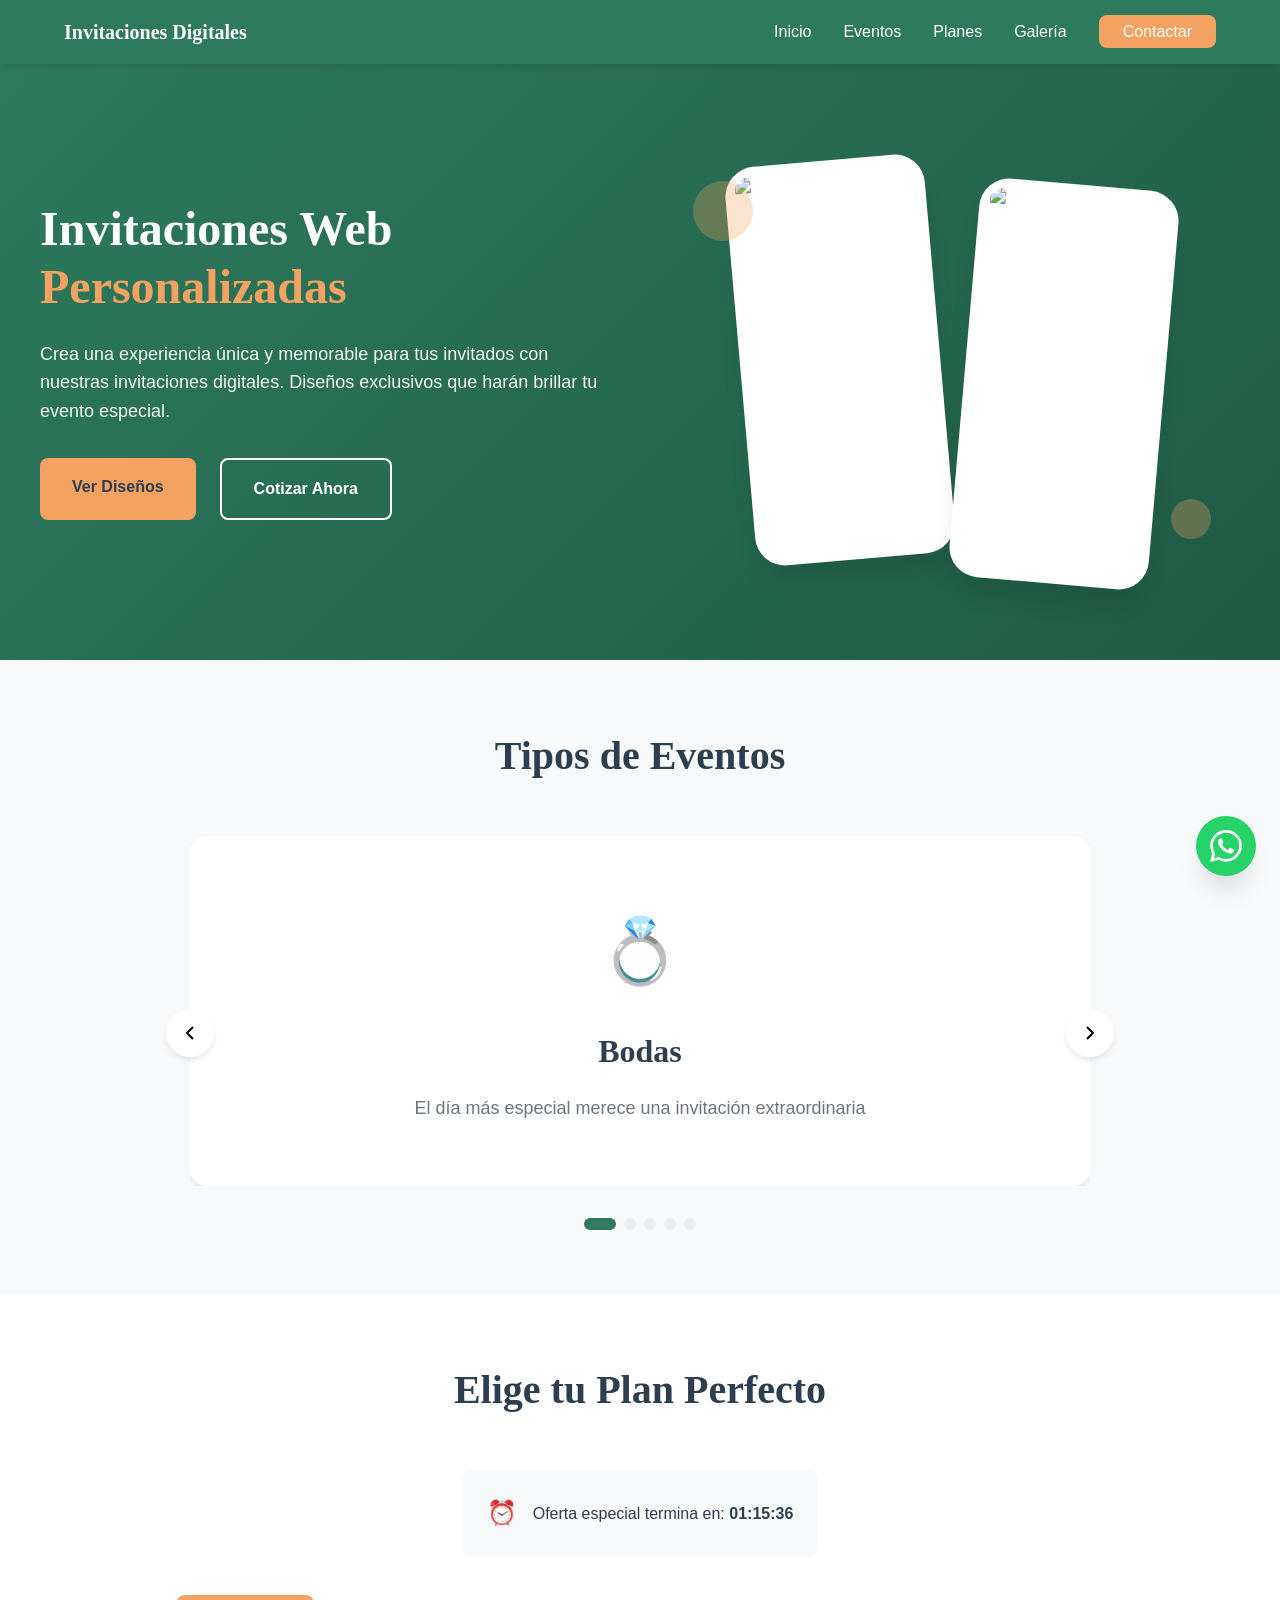
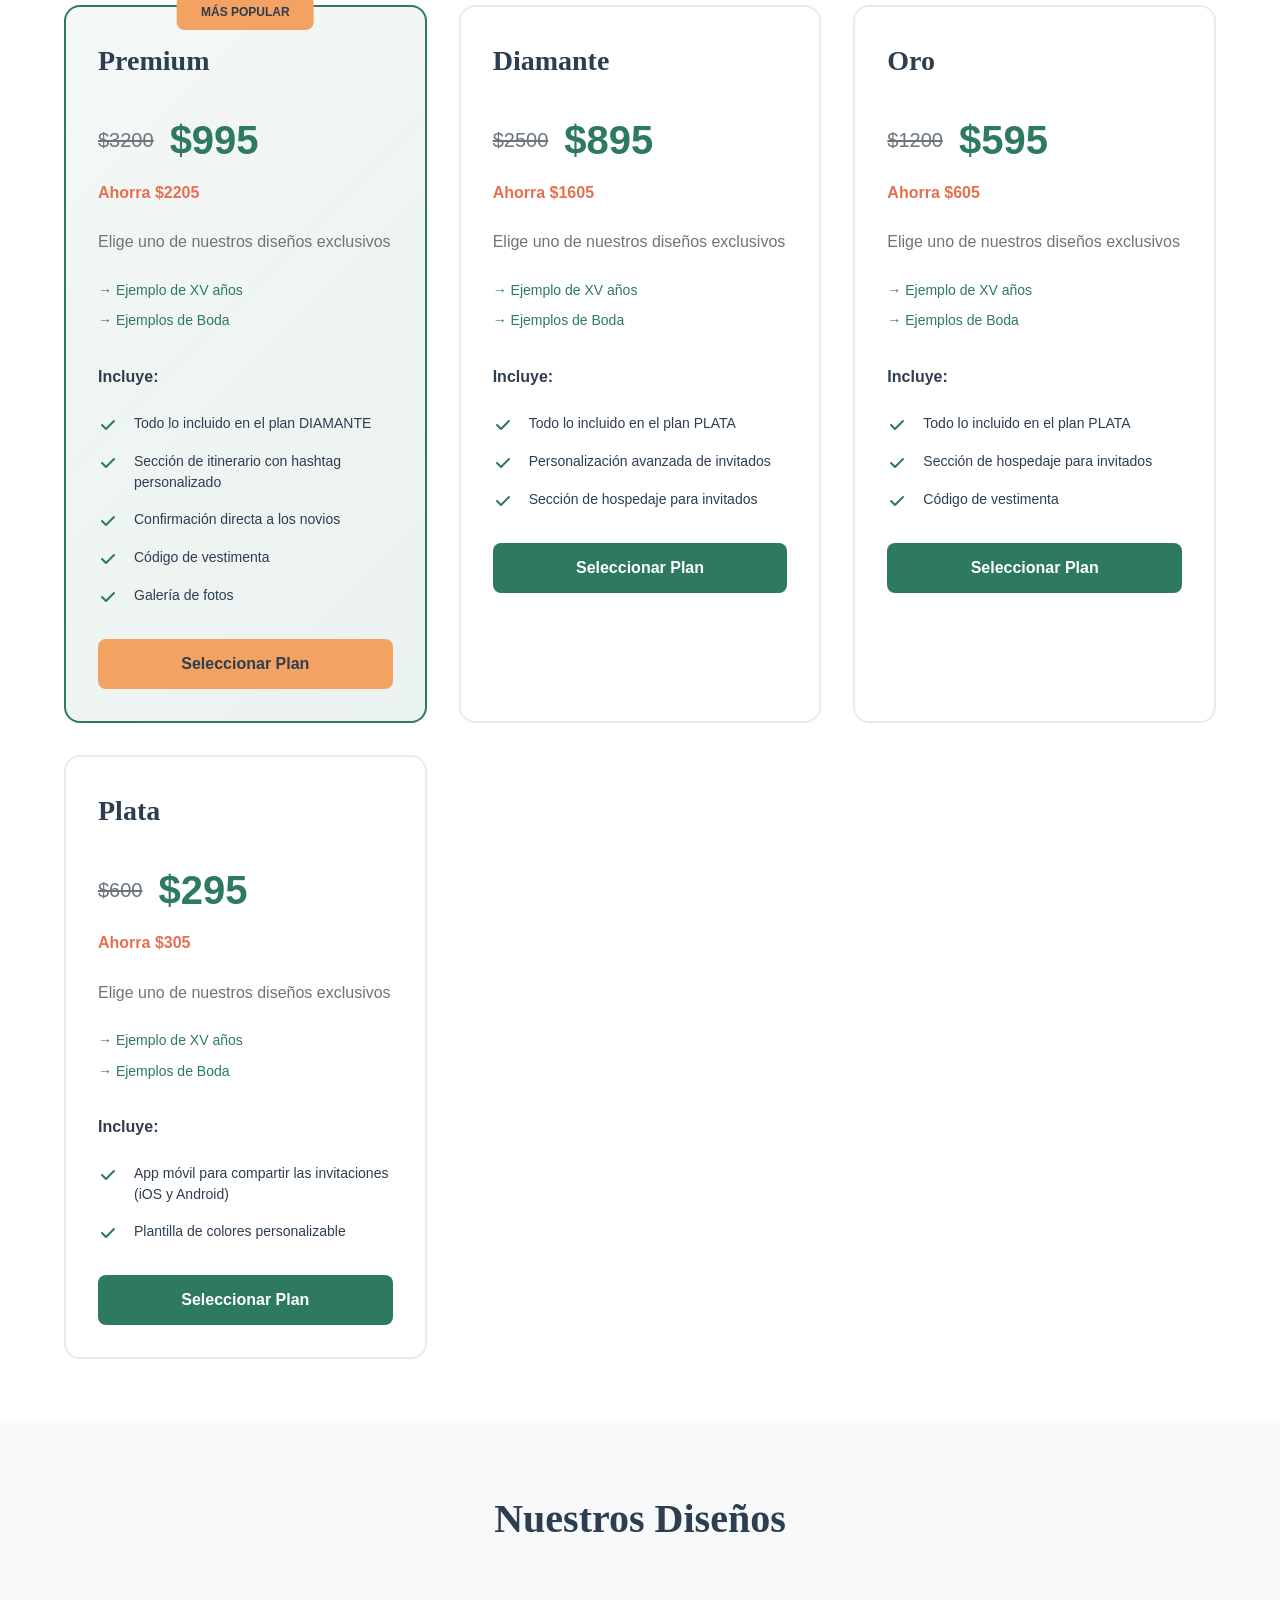
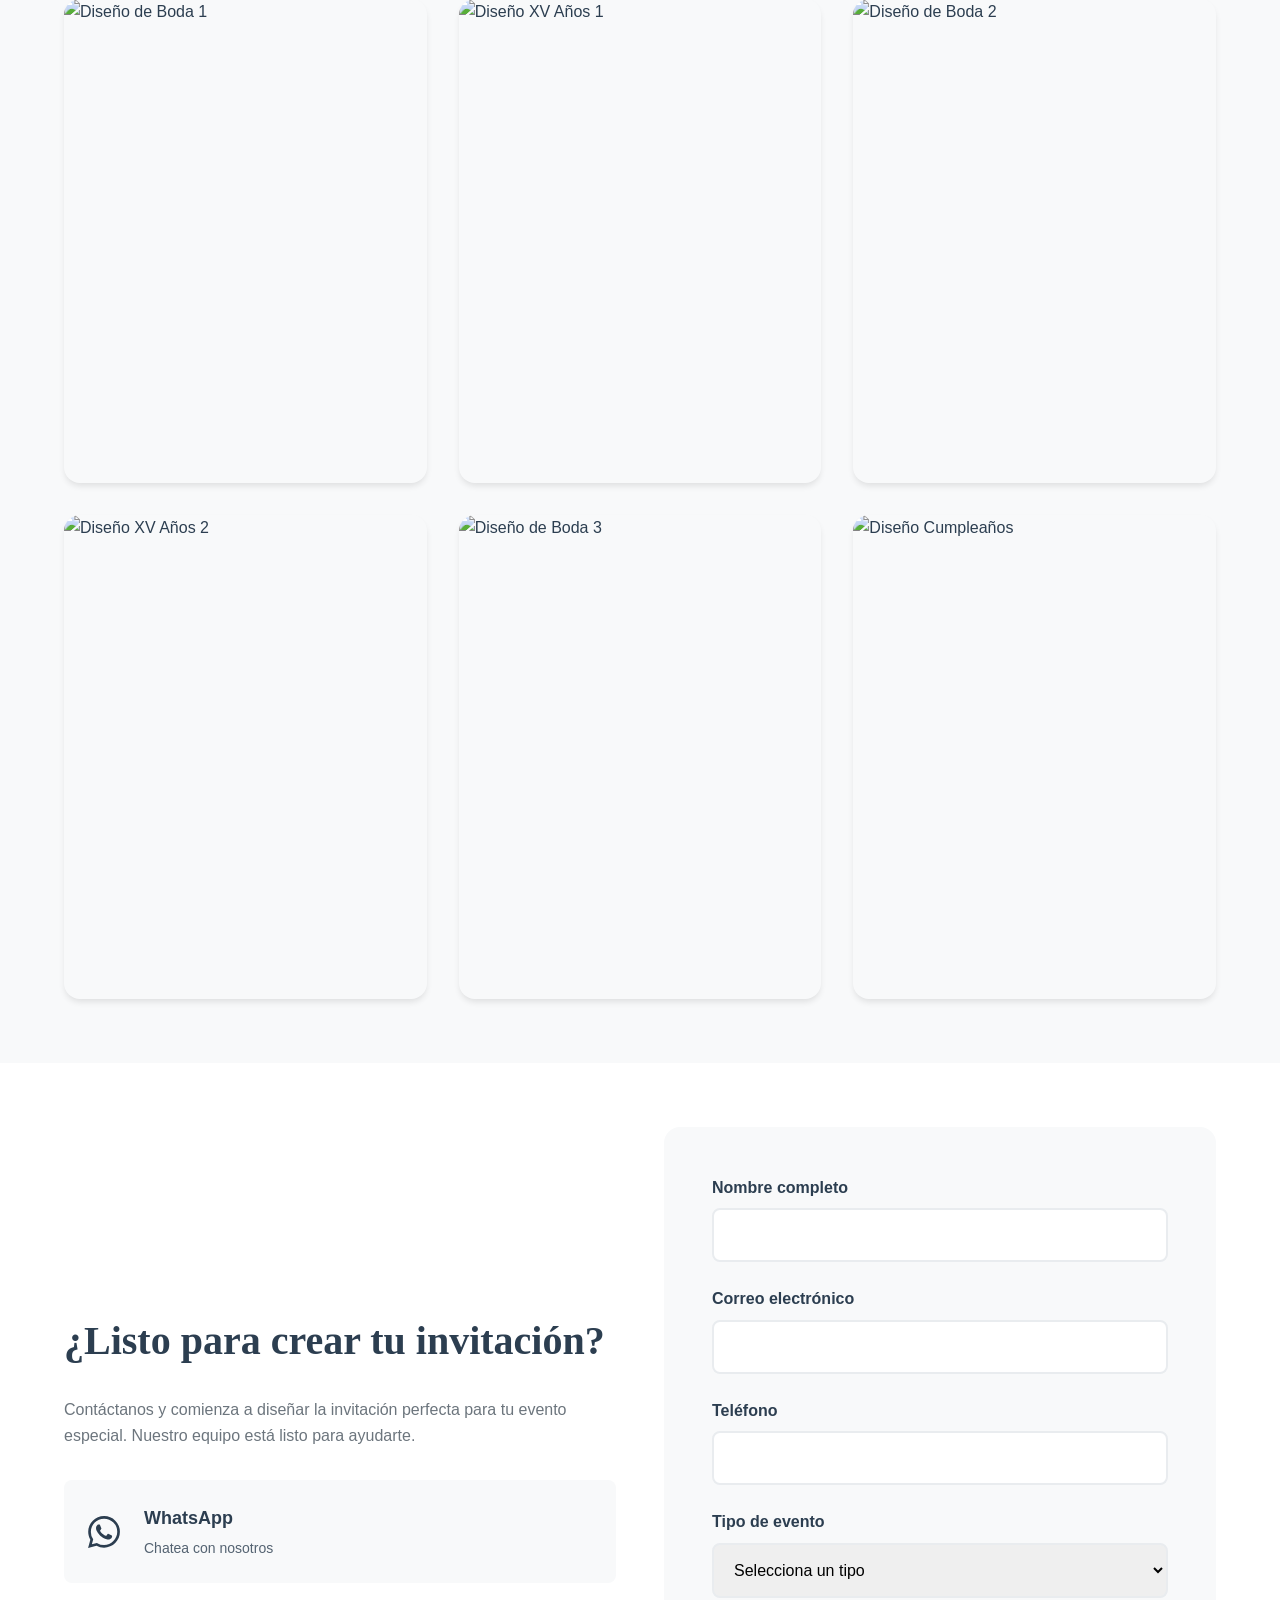
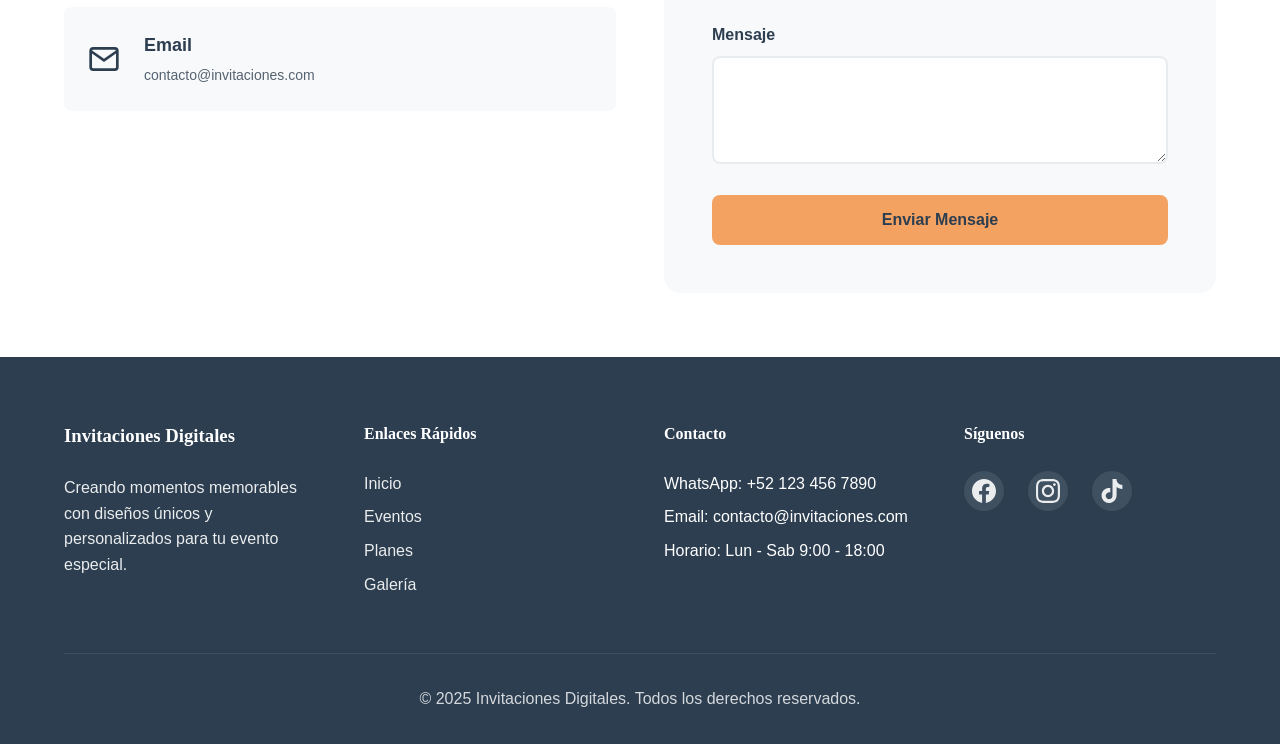
==== Principal/index.html @ 3fc33e01 "proyecto general (estado enero), venezuela cayo" ====
<!DOCTYPE html>
<html lang="es">
<head>
    <meta charset="UTF-8">
    <meta name="viewport" content="width=device-width, initial-scale=1.0">
    <title>Invitaciones Digitales - Diseños Personalizados para tu Evento</title>
    <link rel="stylesheet" href="styles.css">
</head>
<body>
    <!-- Header -->
    <header class="header">
        <nav class="nav">
            <div class="nav-brand">Invitaciones Digitales</div>
            <button class="nav-toggle" aria-label="Toggle menu">
                <span></span>
                <span></span>
                <span></span>
            </button>
            <ul class="nav-menu">
                <li><a href="#inicio">Inicio</a></li>
                <li><a href="#eventos">Eventos</a></li>
                <li><a href="#planes">Planes</a></li>
                <li><a href="#galeria">Galería</a></li>
                <li><a href="#contacto" class="btn-contact">Contactar</a></li>
            </ul>
        </nav>
    </header>

    <!-- Hero Section -->
    <section class="hero" id="inicio">
        <div class="hero-content">
            <div class="hero-text">
                <h1 class="hero-title">
                    Invitaciones Web <span class="highlight">Personalizadas</span>
                </h1>
                <p class="hero-description">
                    Crea una experiencia única y memorable para tus invitados con nuestras invitaciones digitales. Diseños exclusivos que harán brillar tu evento especial.
                </p>
                <div class="hero-buttons">
                    <a href="#planes" class="btn btn-primary">Ver Diseños</a>
                    <a href="#contacto" class="btn btn-secondary">Cotizar Ahora</a>
                </div>
            </div>
            <div class="hero-image">
                <div class="phone-mockup">
                    <img src="/placeholder.svg?height=600&width=300" alt="Invitación de Boda">
                </div>
                <div class="phone-mockup phone-mockup-secondary">
                    <img src="/placeholder.svg?height=600&width=300" alt="Invitación XV Años">
                </div>
                <div class="decorative-element element-1"></div>
                <div class="decorative-element element-2"></div>
            </div>
        </div>
    </section>

    <!-- Tipos de Eventos -->
    <section class="eventos" id="eventos">
        <div class="container">
            <h2 class="section-title">Tipos de Eventos</h2>
            <div class="carousel">
                <button class="carousel-btn carousel-prev" aria-label="Anterior">
                    <svg width="24" height="24" viewBox="0 0 24 24" fill="none" stroke="currentColor" stroke-width="2">
                        <path d="M15 18l-6-6 6-6"/>
                    </svg>
                </button>
                <div class="carousel-track">
                    <div class="carousel-slide active">
                        <div class="event-card">
                            <div class="event-icon">💍</div>
                            <h3 class="event-title">Bodas</h3>
                            <p class="event-description">El día más especial merece una invitación extraordinaria</p>
                        </div>
                    </div>
                    <div class="carousel-slide">
                        <div class="event-card">
                            <div class="event-icon">👑</div>
                            <h3 class="event-title">XV Años</h3>
                            <p class="event-description">Celebra este momento único con estilo y elegancia</p>
                        </div>
                    </div>
                    <div class="carousel-slide">
                        <div class="event-card">
                            <div class="event-icon">🎂</div>
                            <h3 class="event-title">Cumpleaños</h3>
                            <p class="event-description">Invitaciones divertidas y personalizadas para tu celebración</p>
                        </div>
                    </div>
                    <div class="carousel-slide">
                        <div class="event-card">
                            <div class="event-icon">🎓</div>
                            <h3 class="event-title">Graduaciones</h3>
                            <p class="event-description">Comparte tu logro con invitaciones memorables</p>
                        </div>
                    </div>
                    <div class="carousel-slide">
                        <div class="event-card">
                            <div class="event-icon">🎉</div>
                            <h3 class="event-title">Eventos Corporativos</h3>
                            <p class="event-description">Profesionalismo y elegancia para tu empresa</p>
                        </div>
                    </div>
                </div>
                <button class="carousel-btn carousel-next" aria-label="Siguiente">
                    <svg width="24" height="24" viewBox="0 0 24 24" fill="none" stroke="currentColor" stroke-width="2">
                        <path d="M9 18l6-6-6-6"/>
                    </svg>
                </button>
                <div class="carousel-dots"></div>
            </div>
        </div>
    </section>

    <!-- Planes de Precios -->
    <section class="planes" id="planes">
        <div class="container">
            <h2 class="section-title">Elige tu Plan Perfecto</h2>
            <div class="countdown">
                <span class="countdown-icon">⏰</span>
                <span>Oferta especial termina en: <strong id="countdown-timer">23:59:58</strong></span>
            </div>
            <div class="pricing-grid">
                <!-- Plan Premium -->
                <div class="pricing-card featured">
                    <div class="badge">MÁS POPULAR</div>
                    <h3 class="plan-name">Premium</h3>
                    <div class="plan-price">
                        <span class="price-old">$3200</span>
                        <span class="price-current">$995</span>
                    </div>
                    <p class="price-savings">Ahorra $2205</p>
                    <p class="plan-description">Elige uno de nuestros diseños exclusivos</p>
                    <div class="plan-links">
                        <a href="#" class="plan-link">→ Ejemplo de XV años</a>
                        <a href="#" class="plan-link">→ Ejemplos de Boda</a>
                    </div>
                    <div class="plan-features">
                        <h4>Incluye:</h4>
                        <ul>
                            <li>
                                <svg class="check-icon" width="20" height="20" viewBox="0 0 20 20" fill="currentColor">
                                    <path d="M16.707 5.293a1 1 0 010 1.414l-8 8a1 1 0 01-1.414 0l-4-4a1 1 0 011.414-1.414L8 12.586l7.293-7.293a1 1 0 011.414 0z"/>
                                </svg>
                                Todo lo incluido en el plan DIAMANTE
                            </li>
                            <li>
                                <svg class="check-icon" width="20" height="20" viewBox="0 0 20 20" fill="currentColor">
                                    <path d="M16.707 5.293a1 1 0 010 1.414l-8 8a1 1 0 01-1.414 0l-4-4a1 1 0 011.414-1.414L8 12.586l7.293-7.293a1 1 0 011.414 0z"/>
                                </svg>
                                Sección de itinerario con hashtag personalizado
                            </li>
                            <li>
                                <svg class="check-icon" width="20" height="20" viewBox="0 0 20 20" fill="currentColor">
                                    <path d="M16.707 5.293a1 1 0 010 1.414l-8 8a1 1 0 01-1.414 0l-4-4a1 1 0 011.414-1.414L8 12.586l7.293-7.293a1 1 0 011.414 0z"/>
                                </svg>
                                Confirmación directa a los novios
                            </li>
                            <li>
                                <svg class="check-icon" width="20" height="20" viewBox="0 0 20 20" fill="currentColor">
                                    <path d="M16.707 5.293a1 1 0 010 1.414l-8 8a1 1 0 01-1.414 0l-4-4a1 1 0 011.414-1.414L8 12.586l7.293-7.293a1 1 0 011.414 0z"/>
                                </svg>
                                Código de vestimenta
                            </li>
                            <li>
                                <svg class="check-icon" width="20" height="20" viewBox="0 0 20 20" fill="currentColor">
                                    <path d="M16.707 5.293a1 1 0 010 1.414l-8 8a1 1 0 01-1.414 0l-4-4a1 1 0 011.414-1.414L8 12.586l7.293-7.293a1 1 0 011.414 0z"/>
                                </svg>
                                Galería de fotos
                            </li>
                        </ul>
                    </div>
                    <button class="btn btn-plan">Seleccionar Plan</button>
                </div>

                <!-- Plan Diamante -->
                <div class="pricing-card">
                    <h3 class="plan-name">Diamante</h3>
                    <div class="plan-price">
                        <span class="price-old">$2500</span>
                        <span class="price-current">$895</span>
                    </div>
                    <p class="price-savings">Ahorra $1605</p>
                    <p class="plan-description">Elige uno de nuestros diseños exclusivos</p>
                    <div class="plan-links">
                        <a href="#" class="plan-link">→ Ejemplo de XV años</a>
                        <a href="#" class="plan-link">→ Ejemplos de Boda</a>
                    </div>
                    <div class="plan-features">
                        <h4>Incluye:</h4>
                        <ul>
                            <li>
                                <svg class="check-icon" width="20" height="20" viewBox="0 0 20 20" fill="currentColor">
                                    <path d="M16.707 5.293a1 1 0 010 1.414l-8 8a1 1 0 01-1.414 0l-4-4a1 1 0 011.414-1.414L8 12.586l7.293-7.293a1 1 0 011.414 0z"/>
                                </svg>
                                Todo lo incluido en el plan PLATA
                            </li>
                            <li>
                                <svg class="check-icon" width="20" height="20" viewBox="0 0 20 20" fill="currentColor">
                                    <path d="M16.707 5.293a1 1 0 010 1.414l-8 8a1 1 0 01-1.414 0l-4-4a1 1 0 011.414-1.414L8 12.586l7.293-7.293a1 1 0 011.414 0z"/>
                                </svg>
                                Personalización avanzada de invitados
                            </li>
                            <li>
                                <svg class="check-icon" width="20" height="20" viewBox="0 0 20 20" fill="currentColor">
                                    <path d="M16.707 5.293a1 1 0 010 1.414l-8 8a1 1 0 01-1.414 0l-4-4a1 1 0 011.414-1.414L8 12.586l7.293-7.293a1 1 0 011.414 0z"/>
                                </svg>
                                Sección de hospedaje para invitados
                            </li>
                        </ul>
                    </div>
                    <button class="btn btn-plan">Seleccionar Plan</button>
                </div>

                <!-- Plan Oro -->
                <div class="pricing-card">
                    <h3 class="plan-name">Oro</h3>
                    <div class="plan-price">
                        <span class="price-old">$1200</span>
                        <span class="price-current">$595</span>
                    </div>
                    <p class="price-savings">Ahorra $605</p>
                    <p class="plan-description">Elige uno de nuestros diseños exclusivos</p>
                    <div class="plan-links">
                        <a href="#" class="plan-link">→ Ejemplo de XV años</a>
                        <a href="#" class="plan-link">→ Ejemplos de Boda</a>
                    </div>
                    <div class="plan-features">
                        <h4>Incluye:</h4>
                        <ul>
                            <li>
                                <svg class="check-icon" width="20" height="20" viewBox="0 0 20 20" fill="currentColor">
                                    <path d="M16.707 5.293a1 1 0 010 1.414l-8 8a1 1 0 01-1.414 0l-4-4a1 1 0 011.414-1.414L8 12.586l7.293-7.293a1 1 0 011.414 0z"/>
                                </svg>
                                Todo lo incluido en el plan PLATA
                            </li>
                            <li>
                                <svg class="check-icon" width="20" height="20" viewBox="0 0 20 20" fill="currentColor">
                                    <path d="M16.707 5.293a1 1 0 010 1.414l-8 8a1 1 0 01-1.414 0l-4-4a1 1 0 011.414-1.414L8 12.586l7.293-7.293a1 1 0 011.414 0z"/>
                                </svg>
                                Sección de hospedaje para invitados
                            </li>
                            <li>
                                <svg class="check-icon" width="20" height="20" viewBox="0 0 20 20" fill="currentColor">
                                    <path d="M16.707 5.293a1 1 0 010 1.414l-8 8a1 1 0 01-1.414 0l-4-4a1 1 0 011.414-1.414L8 12.586l7.293-7.293a1 1 0 011.414 0z"/>
                                </svg>
                                Código de vestimenta
                            </li>
                        </ul>
                    </div>
                    <button class="btn btn-plan">Seleccionar Plan</button>
                </div>

                <!-- Plan Plata -->
                <div class="pricing-card">
                    <h3 class="plan-name">Plata</h3>
                    <div class="plan-price">
                        <span class="price-old">$600</span>
                        <span class="price-current">$295</span>
                    </div>
                    <p class="price-savings">Ahorra $305</p>
                    <p class="plan-description">Elige uno de nuestros diseños exclusivos</p>
                    <div class="plan-links">
                        <a href="#" class="plan-link">→ Ejemplo de XV años</a>
                        <a href="#" class="plan-link">→ Ejemplos de Boda</a>
                    </div>
                    <div class="plan-features">
                        <h4>Incluye:</h4>
                        <ul>
                            <li>
                                <svg class="check-icon" width="20" height="20" viewBox="0 0 20 20" fill="currentColor">
                                    <path d="M16.707 5.293a1 1 0 010 1.414l-8 8a1 1 0 01-1.414 0l-4-4a1 1 0 011.414-1.414L8 12.586l7.293-7.293a1 1 0 011.414 0z"/>
                                </svg>
                                App móvil para compartir las invitaciones (iOS y Android)
                            </li>
                            <li>
                                <svg class="check-icon" width="20" height="20" viewBox="0 0 20 20" fill="currentColor">
                                    <path d="M16.707 5.293a1 1 0 010 1.414l-8 8a1 1 0 01-1.414 0l-4-4a1 1 0 011.414-1.414L8 12.586l7.293-7.293a1 1 0 011.414 0z"/>
                                </svg>
                                Plantilla de colores personalizable
                            </li>
                        </ul>
                    </div>
                    <button class="btn btn-plan">Seleccionar Plan</button>
                </div>
            </div>
        </div>
    </section>

    <!-- Galería -->
    <section class="galeria" id="galeria">
        <div class="container">
            <h2 class="section-title">Nuestros Diseños</h2>
            <div class="gallery-grid">
                <div class="gallery-item">
                    <img src="/placeholder.svg?height=400&width=300" alt="Diseño de Boda 1">
                    <div class="gallery-overlay">
                        <h3>Boda Elegante</h3>
                        <p>Diseño clásico y sofisticado</p>
                    </div>
                </div>
                <div class="gallery-item">
                    <img src="/placeholder.svg?height=400&width=300" alt="Diseño XV Años 1">
                    <div class="gallery-overlay">
                        <h3>XV Años Moderno</h3>
                        <p>Estilo contemporáneo y vibrante</p>
                    </div>
                </div>
                <div class="gallery-item">
                    <img src="/placeholder.svg?height=400&width=300" alt="Diseño de Boda 2">
                    <div class="gallery-overlay">
                        <h3>Boda Romántica</h3>
                        <p>Delicado y encantador</p>
                    </div>
                </div>
                <div class="gallery-item">
                    <img src="/placeholder.svg?height=400&width=300" alt="Diseño XV Años 2">
                    <div class="gallery-overlay">
                        <h3>XV Años Princesa</h3>
                        <p>Elegancia y glamour</p>
                    </div>
                </div>
                <div class="gallery-item">
                    <img src="/placeholder.svg?height=400&width=300" alt="Diseño de Boda 3">
                    <div class="gallery-overlay">
                        <h3>Boda Rústica</h3>
                        <p>Natural y acogedor</p>
                    </div>
                </div>
                <div class="gallery-item">
                    <img src="/placeholder.svg?height=400&width=300" alt="Diseño Cumpleaños">
                    <div class="gallery-overlay">
                        <h3>Cumpleaños Especial</h3>
                        <p>Celebración memorable</p>
                    </div>
                </div>
            </div>
        </div>
    </section>

    <!-- Contacto -->
    <section class="contacto" id="contacto">
        <div class="container">
            <div class="contact-content">
                <div class="contact-info">
                    <h2 class="section-title">¿Listo para crear tu invitación?</h2>
                    <p class="contact-description">
                        Contáctanos y comienza a diseñar la invitación perfecta para tu evento especial. Nuestro equipo está listo para ayudarte.
                    </p>
                    <div class="contact-methods">
                        <a href="https://wa.me/1234567890" class="contact-method" target="_blank">
                            <svg width="24" height="24" viewBox="0 0 24 24" fill="currentColor">
                                <path d="M17.472 14.382c-.297-.149-1.758-.867-2.03-.967-.273-.099-.471-.148-.67.15-.197.297-.767.966-.94 1.164-.173.199-.347.223-.644.075-.297-.15-1.255-.463-2.39-1.475-.883-.788-1.48-1.761-1.653-2.059-.173-.297-.018-.458.13-.606.134-.133.298-.347.446-.52.149-.174.198-.298.298-.497.099-.198.05-.371-.025-.52-.075-.149-.669-1.612-.916-2.207-.242-.579-.487-.5-.669-.51-.173-.008-.371-.01-.57-.01-.198 0-.52.074-.792.372-.272.297-1.04 1.016-1.04 2.479 0 1.462 1.065 2.875 1.213 3.074.149.198 2.096 3.2 5.077 4.487.709.306 1.262.489 1.694.625.712.227 1.36.195 1.871.118.571-.085 1.758-.719 2.006-1.413.248-.694.248-1.289.173-1.413-.074-.124-.272-.198-.57-.347m-5.421 7.403h-.004a9.87 9.87 0 01-5.031-1.378l-.361-.214-3.741.982.998-3.648-.235-.374a9.86 9.86 0 01-1.51-5.26c.001-5.45 4.436-9.884 9.888-9.884 2.64 0 5.122 1.03 6.988 2.898a9.825 9.825 0 012.893 6.994c-.003 5.45-4.437 9.884-9.885 9.884m8.413-18.297A11.815 11.815 0 0012.05 0C5.495 0 .16 5.335.157 11.892c0 2.096.547 4.142 1.588 5.945L.057 24l6.305-1.654a11.882 11.882 0 005.683 1.448h.005c6.554 0 11.89-5.335 11.893-11.893a11.821 11.821 0 00-3.48-8.413Z"/>
                            </svg>
                            <div>
                                <h3>WhatsApp</h3>
                                <p>Chatea con nosotros</p>
                            </div>
                        </a>
                        <a href="mailto:contacto@invitacionesdigitales.com" class="contact-method">
                            <svg width="24" height="24" viewBox="0 0 24 24" fill="none" stroke="currentColor" stroke-width="2">
                                <path d="M4 4h16c1.1 0 2 .9 2 2v12c0 1.1-.9 2-2 2H4c-1.1 0-2-.9-2-2V6c0-1.1.9-2 2-2z"/>
                                <polyline points="22,6 12,13 2,6"/>
                            </svg>
                            <div>
                                <h3>Email</h3>
                                <p>contacto@invitaciones.com</p>
                            </div>
                        </a>
                    </div>
                </div>
                <form class="contact-form">
                    <div class="form-group">
                        <label for="nombre">Nombre completo</label>
                        <input type="text" id="nombre" name="nombre" required>
                    </div>
                    <div class="form-group">
                        <label for="email">Correo electrónico</label>
                        <input type="email" id="email" name="email" required>
                    </div>
                    <div class="form-group">
                        <label for="telefono">Teléfono</label>
                        <input type="tel" id="telefono" name="telefono" required>
                    </div>
                    <div class="form-group">
                        <label for="evento">Tipo de evento</label>
                        <select id="evento" name="evento" required>
                            <option value="">Selecciona un tipo</option>
                            <option value="boda">Boda</option>
                            <option value="xv">XV Años</option>
                            <option value="cumpleanos">Cumpleaños</option>
                            <option value="graduacion">Graduación</option>
                            <option value="corporativo">Evento Corporativo</option>
                            <option value="otro">Otro</option>
                        </select>
                    </div>
                    <div class="form-group">
                        <label for="mensaje">Mensaje</label>
                        <textarea id="mensaje" name="mensaje" rows="4" required></textarea>
                    </div>
                    <button type="submit" class="btn btn-primary btn-full">Enviar Mensaje</button>
                </form>
            </div>
        </div>
    </section>

    <!-- Footer -->
    <footer class="footer">
        <div class="container">
            <div class="footer-content">
                <div class="footer-section">
                    <h3>Invitaciones Digitales</h3>
                    <p>Creando momentos memorables con diseños únicos y personalizados para tu evento especial.</p>
                </div>
                <div class="footer-section">
                    <h4>Enlaces Rápidos</h4>
                    <ul>
                        <li><a href="#inicio">Inicio</a></li>
                        <li><a href="#eventos">Eventos</a></li>
                        <li><a href="#planes">Planes</a></li>
                        <li><a href="#galeria">Galería</a></li>
                    </ul>
                </div>
                <div class="footer-section">
                    <h4>Contacto</h4>
                    <ul>
                        <li>WhatsApp: +52 123 456 7890</li>
                        <li>Email: contacto@invitaciones.com</li>
                        <li>Horario: Lun - Sab 9:00 - 18:00</li>
                    </ul>
                </div>
                <div class="footer-section">
                    <h4>Síguenos</h4>
                    <div class="social-links">
                        <a href="#" aria-label="Facebook">
                            <svg width="24" height="24" viewBox="0 0 24 24" fill="currentColor">
                                <path d="M24 12.073c0-6.627-5.373-12-12-12s-12 5.373-12 12c0 5.99 4.388 10.954 10.125 11.854v-8.385H7.078v-3.47h3.047V9.43c0-3.007 1.792-4.669 4.533-4.669 1.312 0 2.686.235 2.686.235v2.953H15.83c-1.491 0-1.956.925-1.956 1.874v2.25h3.328l-.532 3.47h-2.796v8.385C19.612 23.027 24 18.062 24 12.073z"/>
                            </svg>
                        </a>
                        <a href="#" aria-label="Instagram">
                            <svg width="24" height="24" viewBox="0 0 24 24" fill="currentColor">
                                <path d="M12 0C8.74 0 8.333.015 7.053.072 5.775.132 4.905.333 4.14.63c-.789.306-1.459.717-2.126 1.384S.935 3.35.63 4.14C.333 4.905.131 5.775.072 7.053.012 8.333 0 8.74 0 12s.015 3.667.072 4.947c.06 1.277.261 2.148.558 2.913.306.788.717 1.459 1.384 2.126.667.666 1.336 1.079 2.126 1.384.766.296 1.636.499 2.913.558C8.333 23.988 8.74 24 12 24s3.667-.015 4.947-.072c1.277-.06 2.148-.262 2.913-.558.788-.306 1.459-.718 2.126-1.384.666-.667 1.079-1.335 1.384-2.126.296-.765.499-1.636.558-2.913.06-1.28.072-1.687.072-4.947s-.015-3.667-.072-4.947c-.06-1.277-.262-2.149-.558-2.913-.306-.789-.718-1.459-1.384-2.126C21.319 1.347 20.651.935 19.86.63c-.765-.297-1.636-.499-2.913-.558C15.667.012 15.26 0 12 0zm0 2.16c3.203 0 3.585.016 4.85.071 1.17.055 1.805.249 2.227.415.562.217.96.477 1.382.896.419.42.679.819.896 1.381.164.422.36 1.057.413 2.227.057 1.266.07 1.646.07 4.85s-.015 3.585-.074 4.85c-.061 1.17-.256 1.805-.421 2.227-.224.562-.479.96-.899 1.382-.419.419-.824.679-1.38.896-.42.164-1.065.36-2.235.413-1.274.057-1.649.07-4.859.07-3.211 0-3.586-.015-4.859-.074-1.171-.061-1.816-.256-2.236-.421-.569-.224-.96-.479-1.379-.899-.421-.419-.69-.824-.9-1.38-.165-.42-.359-1.065-.42-2.235-.045-1.26-.061-1.649-.061-4.844 0-3.196.016-3.586.061-4.861.061-1.17.255-1.814.42-2.234.21-.57.479-.96.9-1.381.419-.419.81-.689 1.379-.898.42-.166 1.051-.361 2.221-.421 1.275-.045 1.65-.06 4.859-.06l.045.03zm0 3.678c-3.405 0-6.162 2.76-6.162 6.162 0 3.405 2.76 6.162 6.162 6.162 3.405 0 6.162-2.76 6.162-6.162 0-3.405-2.76-6.162-6.162-6.162zM12 16c-2.21 0-4-1.79-4-4s1.79-4 4-4 4 1.79 4 4-1.79 4-4 4zm7.846-10.405c0 .795-.646 1.44-1.44 1.44-.795 0-1.44-.646-1.44-1.44 0-.794.646-1.439 1.44-1.439.793-.001 1.44.645 1.44 1.439z"/>
                            </svg>
                        </a>
                        <a href="#" aria-label="TikTok">
                            <svg width="24" height="24" viewBox="0 0 24 24" fill="currentColor">
                                <path d="M12.525.02c1.31-.02 2.61-.01 3.91-.02.08 1.53.63 3.09 1.75 4.17 1.12 1.11 2.7 1.62 4.24 1.79v4.03c-1.44-.05-2.89-.35-4.2-.97-.57-.26-1.1-.59-1.62-.93-.01 2.92.01 5.84-.02 8.75-.08 1.4-.54 2.79-1.35 3.94-1.31 1.92-3.58 3.17-5.91 3.21-1.43.08-2.86-.31-4.08-1.03-2.02-1.19-3.44-3.37-3.65-5.71-.02-.5-.03-1-.01-1.49.18-1.9 1.12-3.72 2.58-4.96 1.66-1.44 3.98-2.13 6.15-1.72.02 1.48-.04 2.96-.04 4.44-.99-.32-2.15-.23-3.02.37-.63.41-1.11 1.04-1.36 1.75-.21.51-.15 1.07-.14 1.61.24 1.64 1.82 3.02 3.5 2.87 1.12-.01 2.19-.66 2.77-1.61.19-.33.4-.67.41-1.06.1-1.79.06-3.57.07-5.36.01-4.03-.01-8.05.02-12.07z"/>
                            </svg>
                        </a>
                    </div>
                </div>
            </div>
            <div class="footer-bottom">
                <p>&copy; 2025 Invitaciones Digitales. Todos los derechos reservados.</p>
            </div>
        </div>
    </footer>

    <!-- WhatsApp Float Button -->
    <a href="https://wa.me/1234567890" class="whatsapp-float" target="_blank" aria-label="Contactar por WhatsApp">
        <svg width="32" height="32" viewBox="0 0 24 24" fill="currentColor">
            <path d="M17.472 14.382c-.297-.149-1.758-.867-2.03-.967-.273-.099-.471-.148-.67.15-.197.297-.767.966-.94 1.164-.173.199-.347.223-.644.075-.297-.15-1.255-.463-2.39-1.475-.883-.788-1.48-1.761-1.653-2.059-.173-.297-.018-.458.13-.606.134-.133.298-.347.446-.52.149-.174.198-.298.298-.497.099-.198.05-.371-.025-.52-.075-.149-.669-1.612-.916-2.207-.242-.579-.487-.5-.669-.51-.173-.008-.371-.01-.57-.01-.198 0-.52.074-.792.372-.272.297-1.04 1.016-1.04 2.479 0 1.462 1.065 2.875 1.213 3.074.149.198 2.096 3.2 5.077 4.487.709.306 1.262.489 1.694.625.712.227 1.36.195 1.871.118.571-.085 1.758-.719 2.006-1.413.248-.694.248-1.289.173-1.413-.074-.124-.272-.198-.57-.347m-5.421 7.403h-.004a9.87 9.87 0 01-5.031-1.378l-.361-.214-3.741.982.998-3.648-.235-.374a9.86 9.86 0 01-1.51-5.26c.001-5.45 4.436-9.884 9.888-9.884 2.64 0 5.122 1.03 6.988 2.898a9.825 9.825 0 012.893 6.994c-.003 5.45-4.437 9.884-9.885 9.884m8.413-18.297A11.815 11.815 0 0012.05 0C5.495 0 .16 5.335.157 11.892c0 2.096.547 4.142 1.588 5.945L.057 24l6.305-1.654a11.882 11.882 0 005.683 1.448h.005c6.554 0 11.89-5.335 11.893-11.893a11.821 11.821 0 00-3.48-8.413Z"/>
        </svg>
    </a>

    <script src="script.js"></script>
</body>
</html>
---- Principal/styles.css ----
* {
  margin: 0;
  padding: 0;
  box-sizing: border-box;
}

:root {
  /* Colors */
  --color-primary: #2d7a5e;
  --color-primary-dark: #1f5a44;
  --color-secondary: #f4a261;
  --color-accent: #e76f51;
  --color-background: #ffffff;
  --color-surface: #f8f9fa;
  --color-text: #2c3e50;
  --color-text-light: #6c757d;
  --color-border: #e9ecef;

  /* Typography */
  --font-primary: -apple-system, BlinkMacSystemFont, "Segoe UI", Roboto, "Helvetica Neue", Arial, sans-serif;
  --font-heading: "Georgia", serif;

  /* Spacing */
  --spacing-xs: 0.5rem;
  --spacing-sm: 1rem;
  --spacing-md: 1.5rem;
  --spacing-lg: 2rem;
  --spacing-xl: 3rem;
  --spacing-2xl: 4rem;

  /* Border Radius */
  --radius-sm: 0.375rem;
  --radius-md: 0.5rem;
  --radius-lg: 1rem;

  /* Shadows */
  --shadow-sm: 0 1px 2px 0 rgba(0, 0, 0, 0.05);
  --shadow-md: 0 4px 6px -1px rgba(0, 0, 0, 0.1);
  --shadow-lg: 0 10px 15px -3px rgba(0, 0, 0, 0.1);
  --shadow-xl: 0 20px 25px -5px rgba(0, 0, 0, 0.1);
}

body {
  font-family: var(--font-primary);
  color: var(--color-text);
  line-height: 1.6;
  background-color: var(--color-background);
}

.container {
  max-width: 1200px;
  margin: 0 auto;
  padding: 0 var(--spacing-md);
}

/* Header & Navigation */
.header {
  position: fixed;
  top: 0;
  left: 0;
  right: 0;
  background-color: var(--color-primary);
  box-shadow: var(--shadow-md);
  z-index: 1000;
}

.nav {
  display: flex;
  justify-content: space-between;
  align-items: center;
  padding: var(--spacing-sm) var(--spacing-md);
  max-width: 1200px;
  margin: 0 auto;
}

.nav-brand {
  font-size: 1.25rem;
  font-weight: 700;
  color: var(--color-background);
  font-family: var(--font-heading);
}

.nav-toggle {
  display: none;
  flex-direction: column;
  gap: 4px;
  background: none;
  border: none;
  cursor: pointer;
  padding: var(--spacing-xs);
}

.nav-toggle span {
  width: 24px;
  height: 2px;
  background-color: var(--color-background);
  transition: all 0.3s ease;
}

.nav-menu {
  display: flex;
  gap: var(--spacing-lg);
  list-style: none;
  align-items: center;
}

.nav-menu a {
  color: var(--color-background);
  text-decoration: none;
  font-weight: 500;
  transition: opacity 0.3s ease;
}

.nav-menu a:hover {
  opacity: 0.8;
}

.btn-contact {
  background-color: var(--color-secondary);
  color: var(--color-text);
  padding: var(--spacing-xs) var(--spacing-md);
  border-radius: var(--radius-md);
}

.btn-contact:hover {
  opacity: 1;
  background-color: var(--color-accent);
}

/* Hero Section */
.hero {
  margin-top: 60px;
  background: linear-gradient(135deg, var(--color-primary) 0%, var(--color-primary-dark) 100%);
  color: var(--color-background);
  padding: var(--spacing-2xl) var(--spacing-md);
  min-height: 600px;
  display: flex;
  align-items: center;
}

.hero-content {
  max-width: 1200px;
  margin: 0 auto;
  display: flex;
  gap: var(--spacing-xl);
  align-items: center;
}

.hero-text {
  flex: 1;
}

.hero-title {
  font-family: var(--font-heading);
  font-size: 3rem;
  line-height: 1.2;
  margin-bottom: var(--spacing-md);
}

.highlight {
  color: var(--color-secondary);
}

.hero-description {
  font-size: 1.125rem;
  line-height: 1.6;
  margin-bottom: var(--spacing-lg);
  opacity: 0.95;
}

.hero-buttons {
  display: flex;
  gap: var(--spacing-md);
  flex-wrap: wrap;
}

.btn {
  padding: var(--spacing-sm) var(--spacing-lg);
  border-radius: var(--radius-md);
  font-weight: 600;
  text-decoration: none;
  display: inline-block;
  transition: all 0.3s ease;
  border: none;
  cursor: pointer;
  font-size: 1rem;
}

.btn-primary {
  background-color: var(--color-secondary);
  color: var(--color-text);
}

.btn-primary:hover {
  background-color: var(--color-accent);
  transform: translateY(-2px);
  box-shadow: var(--shadow-lg);
}

.btn-secondary {
  background-color: transparent;
  color: var(--color-background);
  border: 2px solid var(--color-background);
}

.btn-secondary:hover {
  background-color: var(--color-background);
  color: var(--color-primary);
}

.hero-image {
  flex: 1;
  position: relative;
  display: flex;
  justify-content: center;
  align-items: center;
  gap: var(--spacing-md);
}

.phone-mockup {
  width: 200px;
  height: 400px;
  border-radius: 30px;
  overflow: hidden;
  box-shadow: var(--shadow-xl);
  background-color: var(--color-background);
  padding: 10px;
  transform: rotate(-5deg);
  transition: transform 0.3s ease;
}

.phone-mockup:hover {
  transform: rotate(0deg) scale(1.05);
}

.phone-mockup-secondary {
  transform: rotate(5deg);
  margin-top: var(--spacing-xl);
}

.phone-mockup-secondary:hover {
  transform: rotate(0deg) scale(1.05);
}

.phone-mockup img {
  width: 100%;
  height: 100%;
  object-fit: cover;
  border-radius: 20px;
}

.decorative-element {
  position: absolute;
  width: 60px;
  height: 60px;
  background-color: var(--color-secondary);
  border-radius: 50%;
  opacity: 0.3;
}

.element-1 {
  top: 10%;
  left: 5%;
  animation: float 3s ease-in-out infinite;
}

.element-2 {
  bottom: 10%;
  right: 5%;
  width: 40px;
  height: 40px;
  animation: float 4s ease-in-out infinite;
}

@keyframes float {
  0%,
  100% {
    transform: translateY(0);
  }
  50% {
    transform: translateY(-20px);
  }
}

/* Section Title */
.section-title {
  font-family: var(--font-heading);
  font-size: 2.5rem;
  text-align: center;
  margin-bottom: var(--spacing-xl);
  color: var(--color-text);
}

/* Eventos Section */
.eventos {
  padding: var(--spacing-2xl) var(--spacing-md);
  background-color: var(--color-surface);
}

.carousel {
  position: relative;
  max-width: 900px;
  margin: 0 auto;
}

.carousel-track {
  overflow: hidden;
  position: relative;
}

.carousel-slide {
  display: none;
  animation: fadeIn 0.5s ease;
}

.carousel-slide.active {
  display: block;
}

@keyframes fadeIn {
  from {
    opacity: 0;
    transform: translateX(20px);
  }
  to {
    opacity: 1;
    transform: translateX(0);
  }
}

.event-card {
  background-color: var(--color-background);
  padding: var(--spacing-2xl);
  border-radius: var(--radius-lg);
  text-align: center;
  box-shadow: var(--shadow-md);
}

.event-icon {
  font-size: 4rem;
  margin-bottom: var(--spacing-md);
}

.event-title {
  font-family: var(--font-heading);
  font-size: 2rem;
  margin-bottom: var(--spacing-sm);
  color: var(--color-text);
}

.event-description {
  color: var(--color-text-light);
  font-size: 1.125rem;
}

.carousel-btn {
  position: absolute;
  top: 50%;
  transform: translateY(-50%);
  background-color: var(--color-background);
  border: none;
  width: 48px;
  height: 48px;
  border-radius: 50%;
  display: flex;
  align-items: center;
  justify-content: center;
  cursor: pointer;
  box-shadow: var(--shadow-md);
  transition: all 0.3s ease;
  z-index: 10;
}

.carousel-btn:hover {
  background-color: var(--color-primary);
  color: var(--color-background);
  transform: translateY(-50%) scale(1.1);
}

.carousel-prev {
  left: -24px;
}

.carousel-next {
  right: -24px;
}

.carousel-dots {
  display: flex;
  justify-content: center;
  gap: var(--spacing-xs);
  margin-top: var(--spacing-lg);
}

.carousel-dot {
  width: 12px;
  height: 12px;
  border-radius: 50%;
  background-color: var(--color-border);
  cursor: pointer;
  transition: all 0.3s ease;
}

.carousel-dot.active {
  background-color: var(--color-primary);
  width: 32px;
  border-radius: 6px;
}

/* Planes Section */
.planes {
  padding: var(--spacing-2xl) var(--spacing-md);
  background-color: var(--color-background);
}

.countdown {
  text-align: center;
  margin-bottom: var(--spacing-xl);
  padding: var(--spacing-md);
  background-color: var(--color-surface);
  border-radius: var(--radius-md);
  display: inline-flex;
  align-items: center;
  gap: var(--spacing-sm);
  margin-left: 50%;
  transform: translateX(-50%);
}

.countdown-icon {
  font-size: 1.5rem;
}

.pricing-grid {
  display: grid;
  grid-template-columns: repeat(auto-fit, minmax(280px, 1fr));
  gap: var(--spacing-lg);
  max-width: 1200px;
  margin: 0 auto;
}

.pricing-card {
  background-color: var(--color-background);
  border: 2px solid var(--color-border);
  border-radius: var(--radius-lg);
  padding: var(--spacing-lg);
  position: relative;
  transition: all 0.3s ease;
}

.pricing-card:hover {
  transform: translateY(-8px);
  box-shadow: var(--shadow-xl);
}

.pricing-card.featured {
  border-color: var(--color-primary);
  background: linear-gradient(135deg, rgba(45, 122, 94, 0.05) 0%, rgba(45, 122, 94, 0.1) 100%);
}

.badge {
  position: absolute;
  top: -12px;
  left: 50%;
  transform: translateX(-50%);
  background-color: var(--color-secondary);
  color: var(--color-text);
  padding: var(--spacing-xs) var(--spacing-md);
  border-radius: var(--radius-md);
  font-size: 0.75rem;
  font-weight: 700;
}

.plan-name {
  font-family: var(--font-heading);
  font-size: 1.75rem;
  margin-bottom: var(--spacing-md);
  color: var(--color-text);
}

.plan-price {
  display: flex;
  align-items: center;
  gap: var(--spacing-sm);
  margin-bottom: var(--spacing-xs);
}

.price-old {
  text-decoration: line-through;
  color: var(--color-text-light);
  font-size: 1.25rem;
}

.price-current {
  font-size: 2.5rem;
  font-weight: 700;
  color: var(--color-primary);
}

.price-savings {
  color: var(--color-accent);
  font-weight: 600;
  margin-bottom: var(--spacing-md);
}

.plan-description {
  color: var(--color-text-light);
  margin-bottom: var(--spacing-md);
}

.plan-links {
  display: flex;
  flex-direction: column;
  gap: var(--spacing-xs);
  margin-bottom: var(--spacing-lg);
}

.plan-link {
  color: var(--color-primary);
  text-decoration: none;
  font-size: 0.875rem;
  transition: color 0.3s ease;
}

.plan-link:hover {
  color: var(--color-primary-dark);
}

.plan-features {
  margin-bottom: var(--spacing-lg);
}

.plan-features h4 {
  margin-bottom: var(--spacing-md);
  color: var(--color-text);
}

.plan-features ul {
  list-style: none;
}

.plan-features li {
  display: flex;
  gap: var(--spacing-sm);
  margin-bottom: var(--spacing-sm);
  font-size: 0.875rem;
  line-height: 1.5;
}

.check-icon {
  color: var(--color-primary);
  flex-shrink: 0;
  margin-top: 2px;
}

.btn-plan {
  width: 100%;
  background-color: var(--color-primary);
  color: var(--color-background);
}

.btn-plan:hover {
  background-color: var(--color-primary-dark);
}

.featured .btn-plan {
  background-color: var(--color-secondary);
  color: var(--color-text);
}

.featured .btn-plan:hover {
  background-color: var(--color-accent);
}

/* Galería Section */
.galeria {
  padding: var(--spacing-2xl) var(--spacing-md);
  background-color: var(--color-surface);
}

.gallery-grid {
  display: grid;
  grid-template-columns: repeat(auto-fit, minmax(300px, 1fr));
  gap: var(--spacing-lg);
}

.gallery-item {
  position: relative;
  border-radius: var(--radius-lg);
  overflow: hidden;
  aspect-ratio: 3 / 4;
  cursor: pointer;
  box-shadow: var(--shadow-md);
}

.gallery-item img {
  width: 100%;
  height: 100%;
  object-fit: cover;
  transition: transform 0.3s ease;
}

.gallery-overlay {
  position: absolute;
  bottom: 0;
  left: 0;
  right: 0;
  background: linear-gradient(to top, rgba(0, 0, 0, 0.8), transparent);
  color: var(--color-background);
  padding: var(--spacing-lg);
  transform: translateY(100%);
  transition: transform 0.3s ease;
}

.gallery-item:hover img {
  transform: scale(1.1);
}

.gallery-item:hover .gallery-overlay {
  transform: translateY(0);
}

.gallery-overlay h3 {
  font-family: var(--font-heading);
  font-size: 1.25rem;
  margin-bottom: var(--spacing-xs);
}

.gallery-overlay p {
  font-size: 0.875rem;
  opacity: 0.9;
}

/* Contacto Section */
.contacto {
  padding: var(--spacing-2xl) var(--spacing-md);
  background-color: var(--color-background);
}

.contact-content {
  display: grid;
  grid-template-columns: 1fr 1fr;
  gap: var(--spacing-xl);
  max-width: 1200px;
  margin: 0 auto;
}

.contact-info {
  display: flex;
  flex-direction: column;
  justify-content: center;
}

.contact-info .section-title {
  text-align: left;
  margin-bottom: var(--spacing-md);
}

.contact-description {
  color: var(--color-text-light);
  margin-bottom: var(--spacing-lg);
  line-height: 1.6;
}

.contact-methods {
  display: flex;
  flex-direction: column;
  gap: var(--spacing-md);
}

.contact-method {
  display: flex;
  align-items: center;
  gap: var(--spacing-md);
  padding: var(--spacing-md);
  background-color: var(--color-surface);
  border-radius: var(--radius-md);
  text-decoration: none;
  color: var(--color-text);
  transition: all 0.3s ease;
}

.contact-method:hover {
  background-color: var(--color-primary);
  color: var(--color-background);
  transform: translateX(8px);
}

.contact-method svg {
  width: 32px;
  height: 32px;
  flex-shrink: 0;
}

.contact-method h3 {
  font-size: 1.125rem;
  margin-bottom: 4px;
}

.contact-method p {
  font-size: 0.875rem;
  opacity: 0.8;
}

.contact-form {
  background-color: var(--color-surface);
  padding: var(--spacing-xl);
  border-radius: var(--radius-lg);
}

.form-group {
  margin-bottom: var(--spacing-md);
}

.form-group label {
  display: block;
  margin-bottom: var(--spacing-xs);
  font-weight: 600;
  color: var(--color-text);
}

.form-group input,
.form-group select,
.form-group textarea {
  width: 100%;
  padding: var(--spacing-sm);
  border: 2px solid var(--color-border);
  border-radius: var(--radius-md);
  font-family: var(--font-primary);
  font-size: 1rem;
  transition: border-color 0.3s ease;
}

.form-group input:focus,
.form-group select:focus,
.form-group textarea:focus {
  outline: none;
  border-color: var(--color-primary);
}

.btn-full {
  width: 100%;
}

/* Footer */
.footer {
  background-color: var(--color-text);
  color: var(--color-background);
  padding: var(--spacing-2xl) var(--spacing-md) var(--spacing-lg);
}

.footer-content {
  display: grid;
  grid-template-columns: repeat(auto-fit, minmax(250px, 1fr));
  gap: var(--spacing-xl);
  max-width: 1200px;
  margin: 0 auto var(--spacing-xl);
}

.footer-section h3,
.footer-section h4 {
  margin-bottom: var(--spacing-md);
  font-family: var(--font-heading);
}

.footer-section p {
  line-height: 1.6;
  opacity: 0.9;
}

.footer-section ul {
  list-style: none;
}

.footer-section li {
  margin-bottom: var(--spacing-xs);
}

.footer-section a {
  color: var(--color-background);
  text-decoration: none;
  opacity: 0.9;
  transition: opacity 0.3s ease;
}

.footer-section a:hover {
  opacity: 1;
}

.social-links {
  display: flex;
  gap: var(--spacing-md);
}

.social-links a {
  width: 40px;
  height: 40px;
  display: flex;
  align-items: center;
  justify-content: center;
  background-color: rgba(255, 255, 255, 0.1);
  border-radius: 50%;
  transition: all 0.3s ease;
}

.social-links a:hover {
  background-color: var(--color-primary);
  transform: translateY(-4px);
}

.footer-bottom {
  text-align: center;
  padding-top: var(--spacing-lg);
  border-top: 1px solid rgba(255, 255, 255, 0.1);
  opacity: 0.8;
}

/* WhatsApp Float Button */
.whatsapp-float {
  position: fixed;
  bottom: 24px;
  right: 24px;
  width: 60px;
  height: 60px;
  background-color: #25d366;
  border-radius: 50%;
  display: flex;
  align-items: center;
  justify-content: center;
  box-shadow: var(--shadow-xl);
  z-index: 1000;
  transition: all 0.3s ease;
  color: var(--color-background);
}

.whatsapp-float:hover {
  transform: scale(1.1);
  box-shadow: 0 8px 16px rgba(37, 211, 102, 0.4);
}

/* Responsive Design */
@media (max-width: 768px) {
  .nav-toggle {
    display: flex;
  }

  .nav-menu {
    position: absolute;
    top: 100%;
    left: 0;
    right: 0;
    background-color: var(--color-primary);
    flex-direction: column;
    padding: var(--spacing-md);
    gap: var(--spacing-md);
    transform: translateY(-100%);
    opacity: 0;
    pointer-events: none;
    transition: all 0.3s ease;
  }

  .nav-menu.active {
    transform: translateY(0);
    opacity: 1;
    pointer-events: all;
  }

  .hero-content {
    flex-direction: column;
    text-align: center;
  }

  .hero-title {
    font-size: 2rem;
  }

  .hero-buttons {
    justify-content: center;
  }

  .hero-image {
    margin-top: var(--spacing-lg);
  }

  .phone-mockup {
    width: 150px;
    height: 300px;
  }

  .carousel-prev {
    left: 8px;
  }

  .carousel-next {
    right: 8px;
  }

  .pricing-grid {
    grid-template-columns: 1fr;
  }

  .contact-content {
    grid-template-columns: 1fr;
  }

  .gallery-grid {
    grid-template-columns: 1fr;
  }

  .footer-content {
    grid-template-columns: 1fr;
  }
}

@media (max-width: 480px) {
  .hero-title {
    font-size: 1.75rem;
  }

  .section-title {
    font-size: 2rem;
  }

  .hero-image {
    flex-direction: column;
  }

  .phone-mockup-secondary {
    margin-top: var(--spacing-md);
  }
}
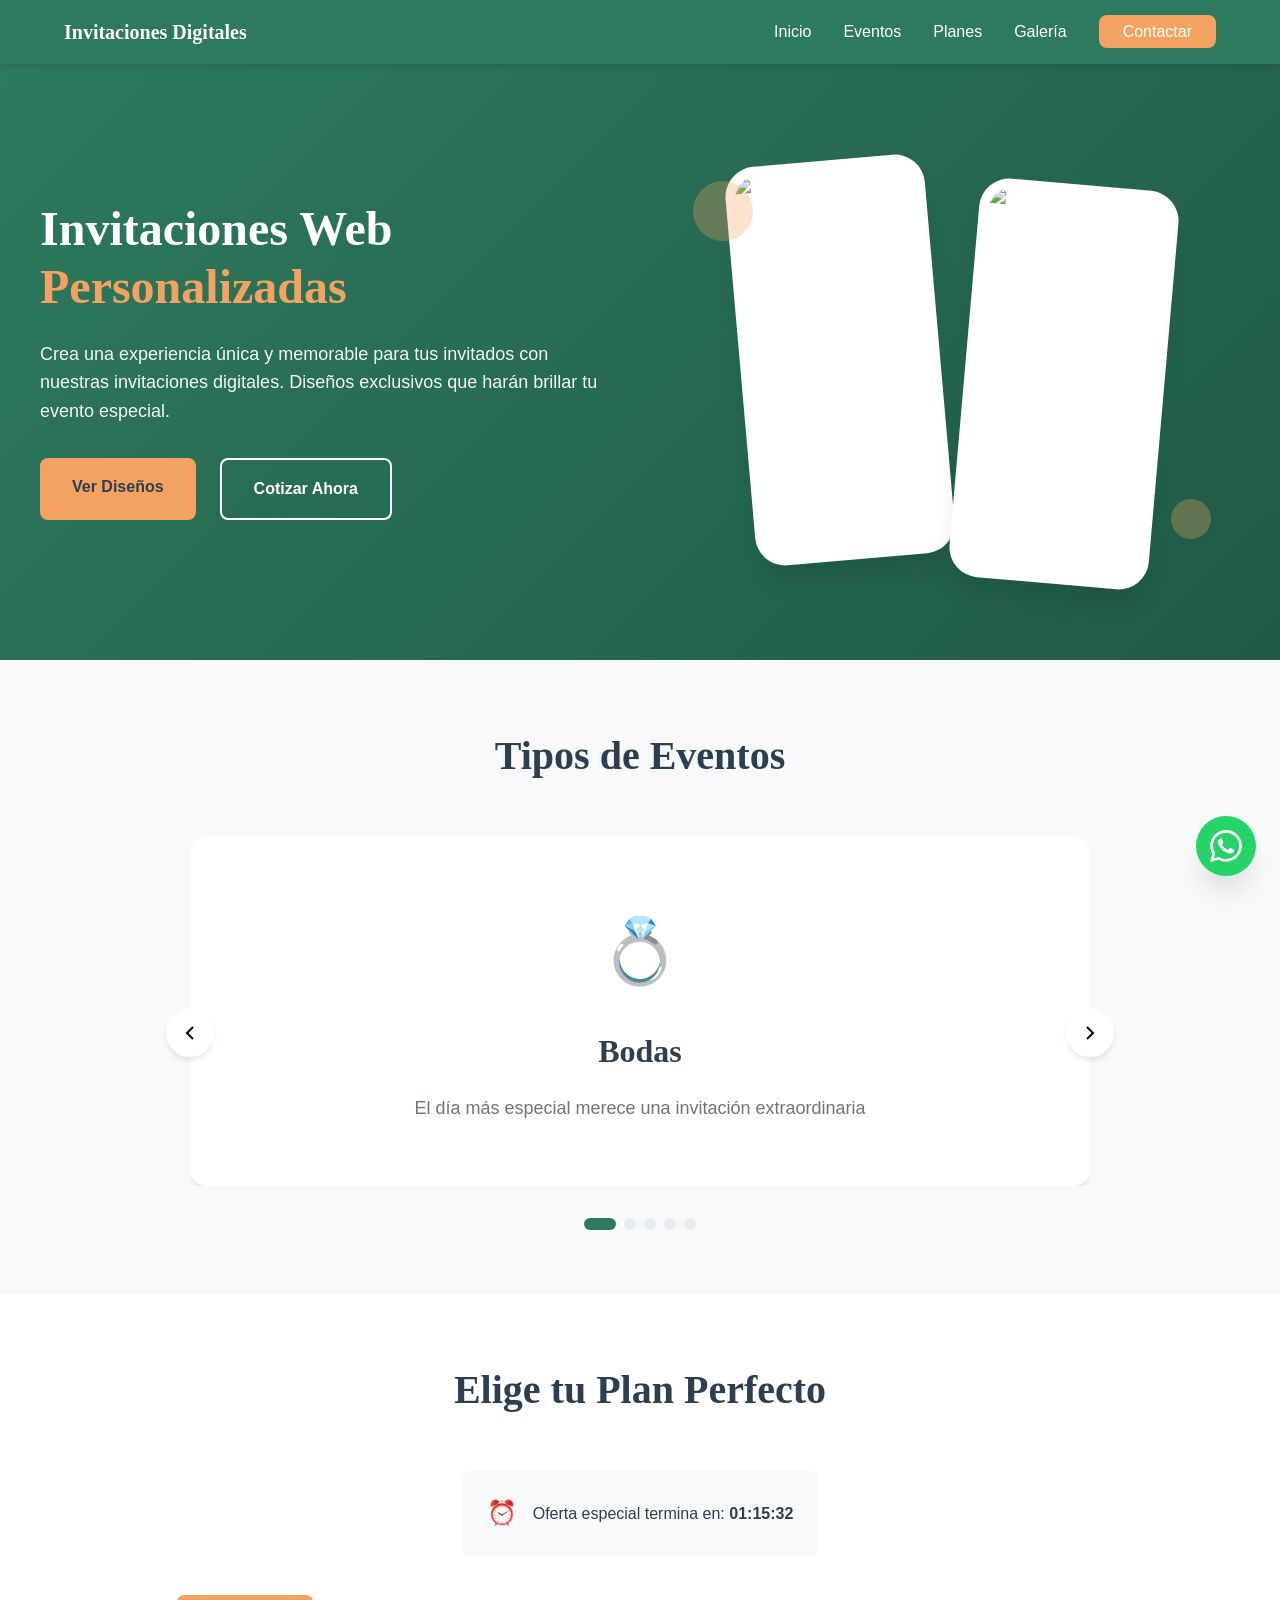
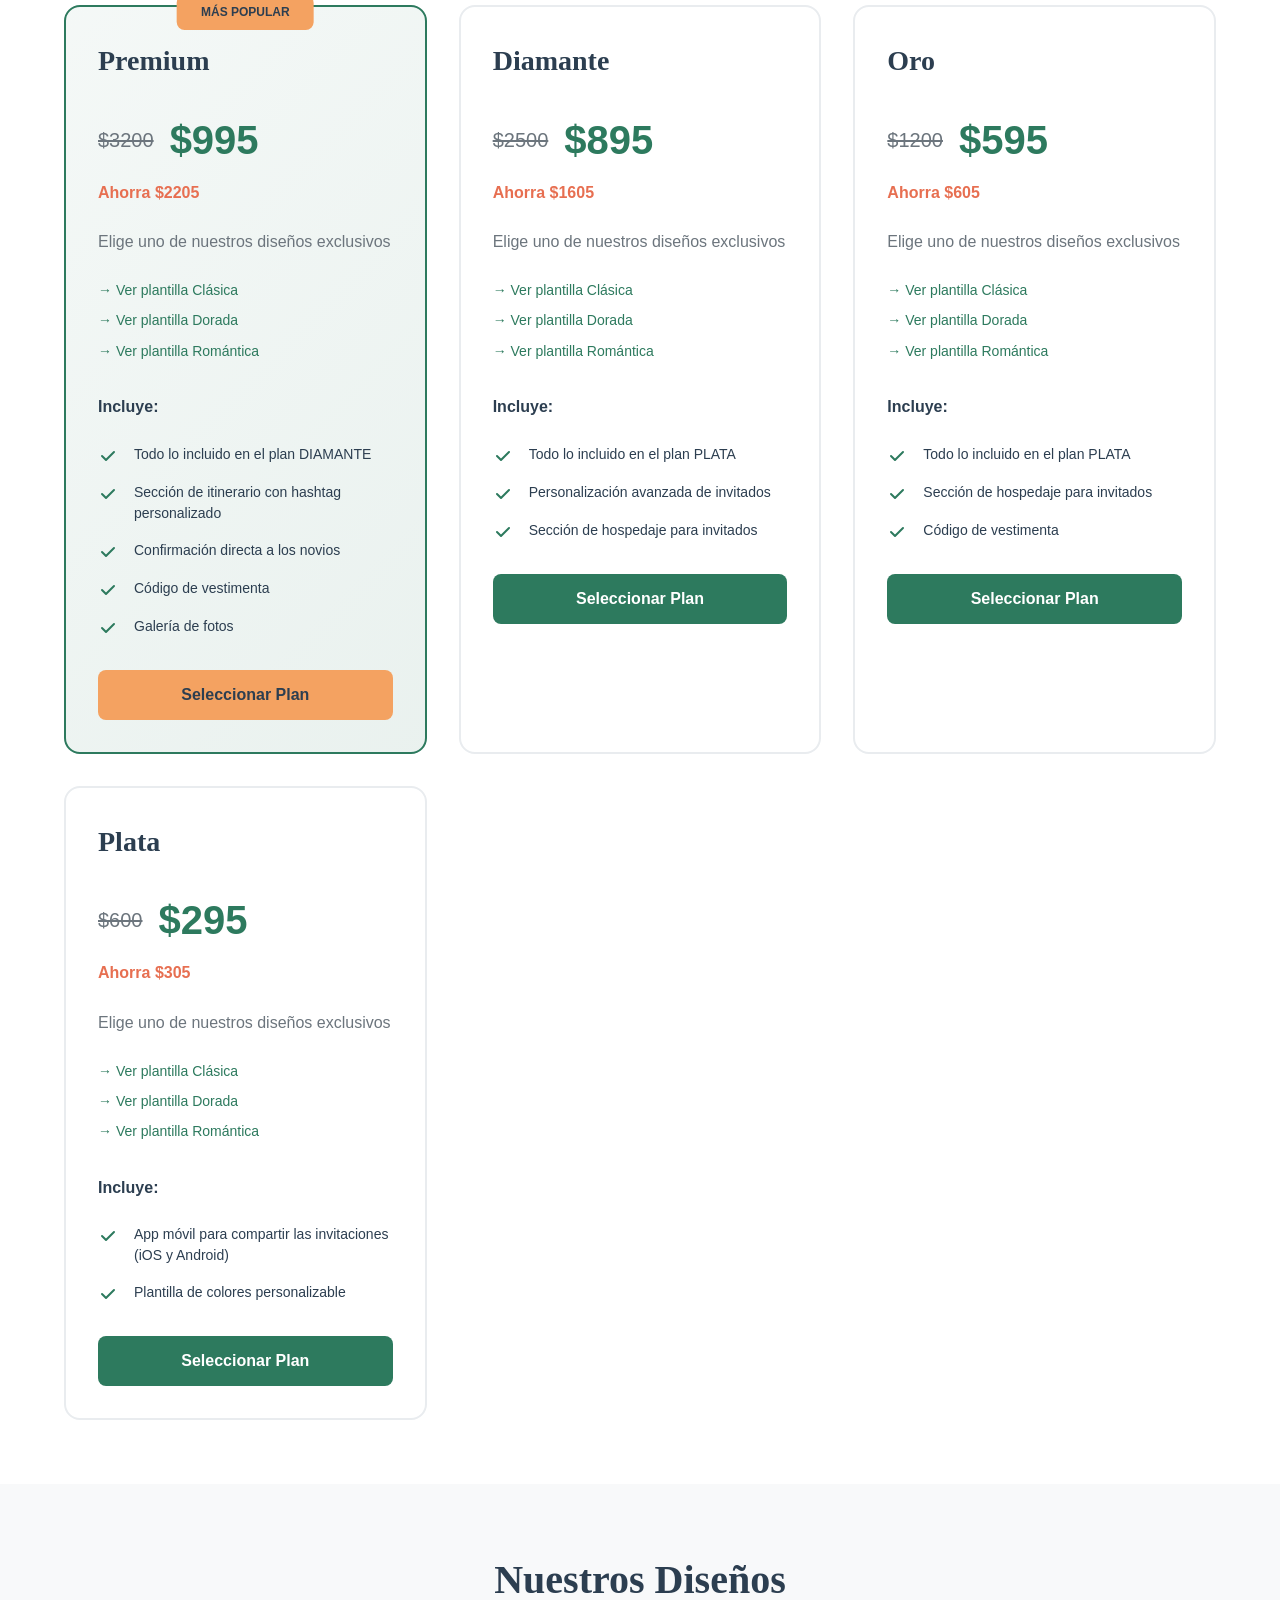
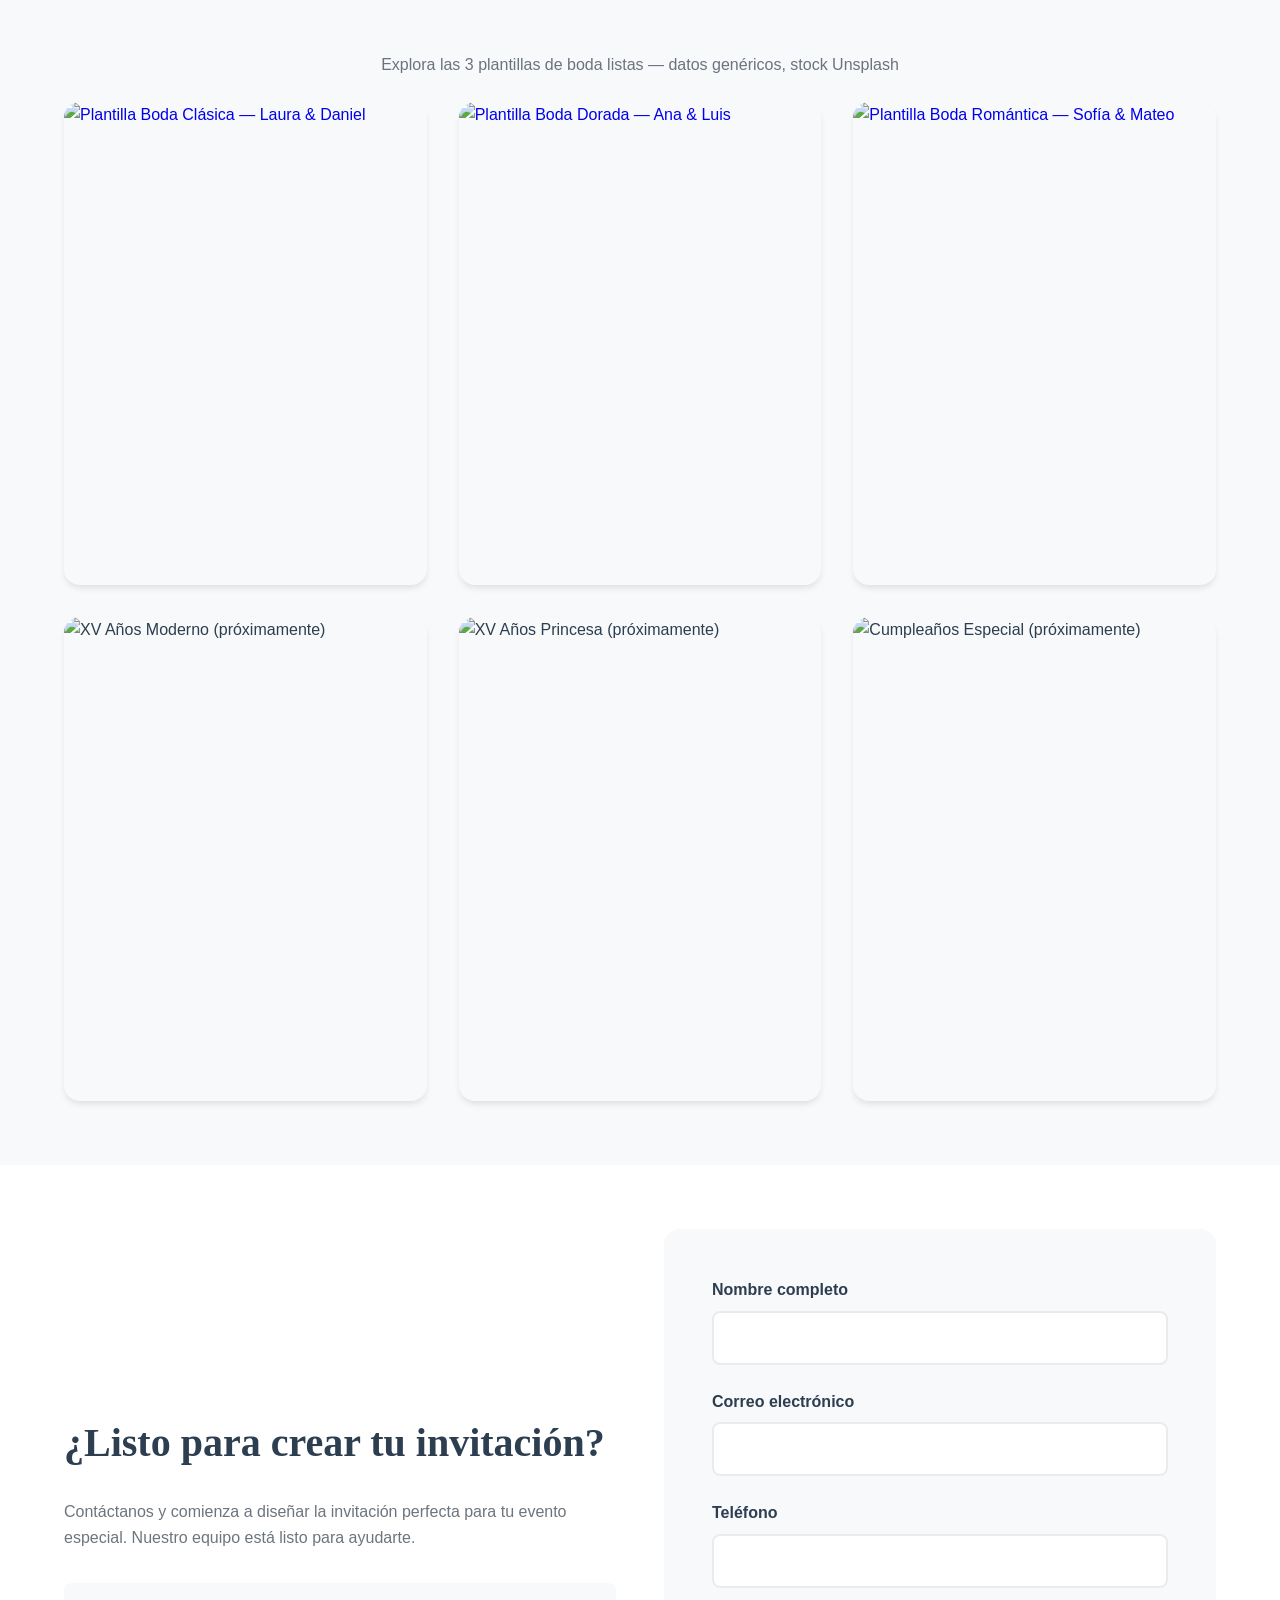
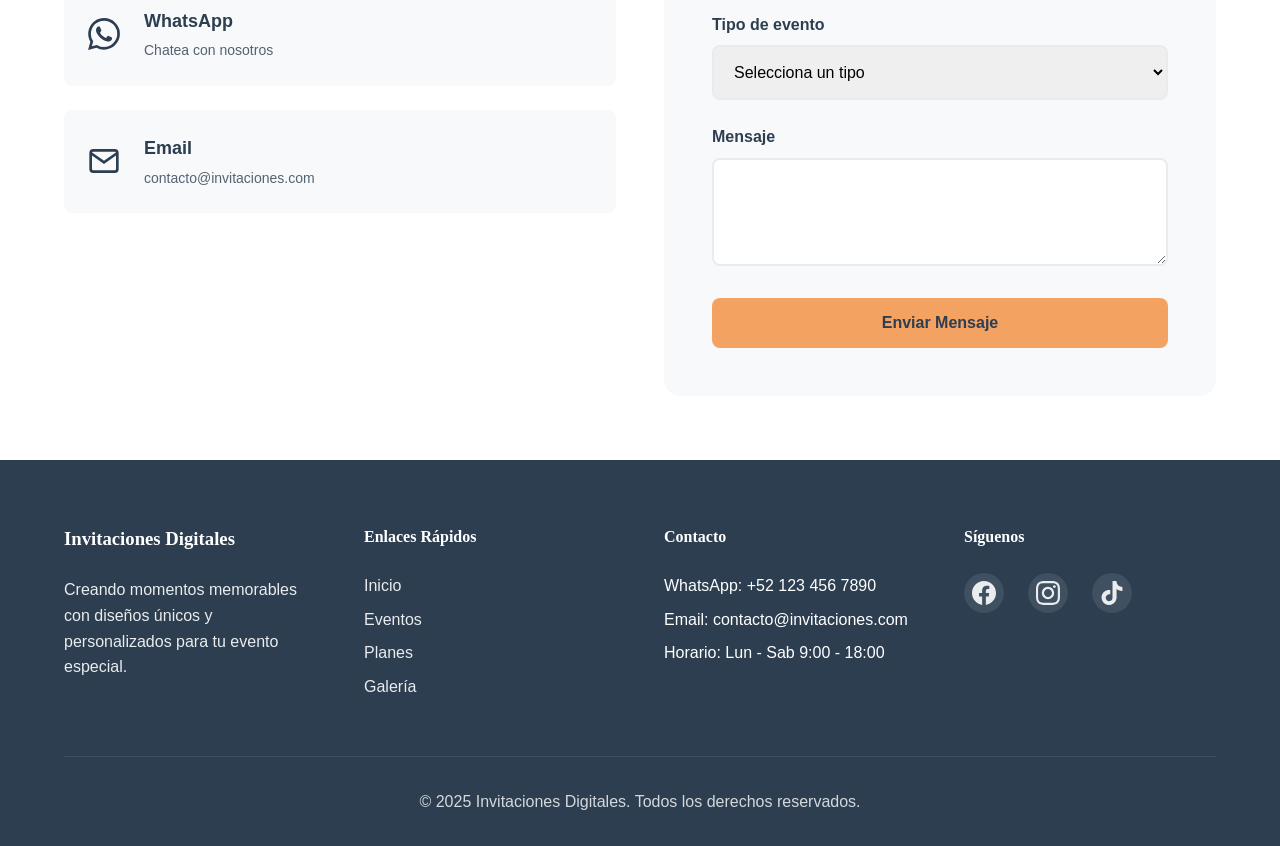
==== commit db0ae398: "feat(landing): 3 plantillas boda showcase + refactor Principal - Plantillas/boda-clasica (Laura & Da" ====
--- a/Principal/index.html
+++ b/Principal/index.html
@@ -43,10 +43,10 @@
             </div>
             <div class="hero-image">
                 <div class="phone-mockup">
-                    <img src="/placeholder.svg?height=600&width=300" alt="Invitación de Boda">
+                    <img src="https://images.unsplash.com/photo-1519741497674-611481863552?w=600&q=80&auto=format&fit=crop" alt="Invitación de Boda — Laura & Daniel (demo)" loading="eager" decoding="async">
                 </div>
                 <div class="phone-mockup phone-mockup-secondary">
-                    <img src="/placeholder.svg?height=600&width=300" alt="Invitación XV Años">
+                    <img src="https://images.unsplash.com/photo-1511285560929-80b456fea0bc?w=600&q=80&auto=format&fit=crop" alt="Invitación Boda — Ana & Luis (demo)" loading="eager" decoding="async">
                 </div>
                 <div class="decorative-element element-1"></div>
                 <div class="decorative-element element-2"></div>
@@ -131,8 +131,9 @@
                     <p class="price-savings">Ahorra $2205</p>
                     <p class="plan-description">Elige uno de nuestros diseños exclusivos</p>
                     <div class="plan-links">
-                        <a href="#" class="plan-link">→ Ejemplo de XV años</a>
-                        <a href="#" class="plan-link">→ Ejemplos de Boda</a>
+                        <a href="./Plantillas/boda-clasica/" class="plan-link">→ Ver plantilla Clásica</a>
+                        <a href="./Plantillas/boda-dorada/" class="plan-link">→ Ver plantilla Dorada</a>
+                        <a href="./Plantillas/boda-romantica/" class="plan-link">→ Ver plantilla Romántica</a>
                     </div>
                     <div class="plan-features">
                         <h4>Incluye:</h4>
@@ -181,9 +182,10 @@
                     </div>
                     <p class="price-savings">Ahorra $1605</p>
                     <p class="plan-description">Elige uno de nuestros diseños exclusivos</p>
-                    <div class="plan-links">
-                        <a href="#" class="plan-link">→ Ejemplo de XV años</a>
-                        <a href="#" class="plan-link">→ Ejemplos de Boda</a>
+                     <div class="plan-links">
+                        <a href="./Plantillas/boda-clasica/" class="plan-link">→ Ver plantilla Clásica</a>
+                        <a href="./Plantillas/boda-dorada/" class="plan-link">→ Ver plantilla Dorada</a>
+                        <a href="./Plantillas/boda-romantica/" class="plan-link">→ Ver plantilla Romántica</a>
                     </div>
                     <div class="plan-features">
                         <h4>Incluye:</h4>
@@ -221,8 +223,9 @@
                     <p class="price-savings">Ahorra $605</p>
                     <p class="plan-description">Elige uno de nuestros diseños exclusivos</p>
                     <div class="plan-links">
-                        <a href="#" class="plan-link">→ Ejemplo de XV años</a>
-                        <a href="#" class="plan-link">→ Ejemplos de Boda</a>
+                        <a href="./Plantillas/boda-clasica/" class="plan-link">→ Ver plantilla Clásica</a>
+                        <a href="./Plantillas/boda-dorada/" class="plan-link">→ Ver plantilla Dorada</a>
+                        <a href="./Plantillas/boda-romantica/" class="plan-link">→ Ver plantilla Romántica</a>
                     </div>
                     <div class="plan-features">
                         <h4>Incluye:</h4>
@@ -260,8 +263,9 @@
                     <p class="price-savings">Ahorra $305</p>
                     <p class="plan-description">Elige uno de nuestros diseños exclusivos</p>
                     <div class="plan-links">
-                        <a href="#" class="plan-link">→ Ejemplo de XV años</a>
-                        <a href="#" class="plan-link">→ Ejemplos de Boda</a>
+                        <a href="./Plantillas/boda-clasica/" class="plan-link">→ Ver plantilla Clásica</a>
+                        <a href="./Plantillas/boda-dorada/" class="plan-link">→ Ver plantilla Dorada</a>
+                        <a href="./Plantillas/boda-romantica/" class="plan-link">→ Ver plantilla Romántica</a>
                     </div>
                     <div class="plan-features">
                         <h4>Incluye:</h4>
@@ -286,51 +290,52 @@
         </div>
     </section>
 
-    <!-- Galería -->
+    <!-- Galería / Plantillas destacadas -->
     <section class="galeria" id="galeria">
         <div class="container">
             <h2 class="section-title">Nuestros Diseños</h2>
+            <p style="text-align:center; color:#6b7280; margin:-8px 0 24px; font-family:'DM Sans',sans-serif;">Explora las 3 plantillas de boda listas — datos genéricos, stock Unsplash</p>
             <div class="gallery-grid">
+                <a href="./Plantillas/boda-clasica/" class="gallery-item" style="text-decoration:none;">
+                    <img src="https://images.unsplash.com/photo-1519741497674-611481863552?w=600&q=80&auto=format&fit=crop" alt="Plantilla Boda Clásica — Laura & Daniel" loading="lazy" decoding="async">
+                    <div class="gallery-overlay">
+                        <h3>Boda Clásica</h3>
+                        <p>Laura & Daniel · Verde salvia · → Ver demo</p>
+                    </div>
+                </a>
+                <a href="./Plantillas/boda-dorada/" class="gallery-item" style="text-decoration:none;">
+                    <img src="https://images.unsplash.com/photo-1511285560929-80b456fea0bc?w=600&q=80&auto=format&fit=crop" alt="Plantilla Boda Dorada — Ana & Luis" loading="lazy" decoding="async">
+                    <div class="gallery-overlay">
+                        <h3>Boda Dorada</h3>
+                        <p>Ana & Luis · Dorado crema · → Ver demo</p>
+                    </div>
+                </a>
+                <a href="./Plantillas/boda-romantica/" class="gallery-item" style="text-decoration:none;">
+                    <img src="https://images.unsplash.com/photo-1465495976277-4387d4b0b4c6?w=600&q=80&auto=format&fit=crop" alt="Plantilla Boda Romántica — Sofía & Mateo" loading="lazy" decoding="async">
+                    <div class="gallery-overlay">
+                        <h3>Boda Romántica</h3>
+                        <p>Sofía & Mateo · Rosa mauve · → Ver demo</p>
+                    </div>
+                </a>
                 <div class="gallery-item">
-                    <img src="/placeholder.svg?height=400&width=300" alt="Diseño de Boda 1">
-                    <div class="gallery-overlay">
-                        <h3>Boda Elegante</h3>
-                        <p>Diseño clásico y sofisticado</p>
+                    <img src="https://images.unsplash.com/photo-1520854221256-589c14166900?w=600&q=80&auto=format&fit=crop" alt="XV Años Moderno (próximamente)" loading="lazy" decoding="async">
+                    <div class="gallery-overlay">
+                        <h3>XV Años Moderno</h3>
+                        <p>Próximamente · Estilo contemporáneo</p>
                     </div>
                 </div>
                 <div class="gallery-item">
-                    <img src="/placeholder.svg?height=400&width=300" alt="Diseño XV Años 1">
-                    <div class="gallery-overlay">
-                        <h3>XV Años Moderno</h3>
-                        <p>Estilo contemporáneo y vibrante</p>
+                    <img src="https://images.unsplash.com/photo-1583939003579-730e3918a45a?w=600&q=80&auto=format&fit=crop" alt="XV Años Princesa (próximamente)" loading="lazy" decoding="async">
+                    <div class="gallery-overlay">
+                        <h3>XV Años Princesa</h3>
+                        <p>Próximamente · Elegancia y glamour</p>
                     </div>
                 </div>
                 <div class="gallery-item">
-                    <img src="/placeholder.svg?height=400&width=300" alt="Diseño de Boda 2">
-                    <div class="gallery-overlay">
-                        <h3>Boda Romántica</h3>
-                        <p>Delicado y encantador</p>
-                    </div>
-                </div>
-                <div class="gallery-item">
-                    <img src="/placeholder.svg?height=400&width=300" alt="Diseño XV Años 2">
-                    <div class="gallery-overlay">
-                        <h3>XV Años Princesa</h3>
-                        <p>Elegancia y glamour</p>
-                    </div>
-                </div>
-                <div class="gallery-item">
-                    <img src="/placeholder.svg?height=400&width=300" alt="Diseño de Boda 3">
-                    <div class="gallery-overlay">
-                        <h3>Boda Rústica</h3>
-                        <p>Natural y acogedor</p>
-                    </div>
-                </div>
-                <div class="gallery-item">
-                    <img src="/placeholder.svg?height=400&width=300" alt="Diseño Cumpleaños">
+                    <img src="https://images.unsplash.com/photo-1511795409834-ef04bbd61622?w=600&q=80&auto=format&fit=crop" alt="Cumpleaños Especial (próximamente)" loading="lazy" decoding="async">
                     <div class="gallery-overlay">
                         <h3>Cumpleaños Especial</h3>
-                        <p>Celebración memorable</p>
+                        <p>Próximamente · Celebración memorable</p>
                     </div>
                 </div>
             </div>
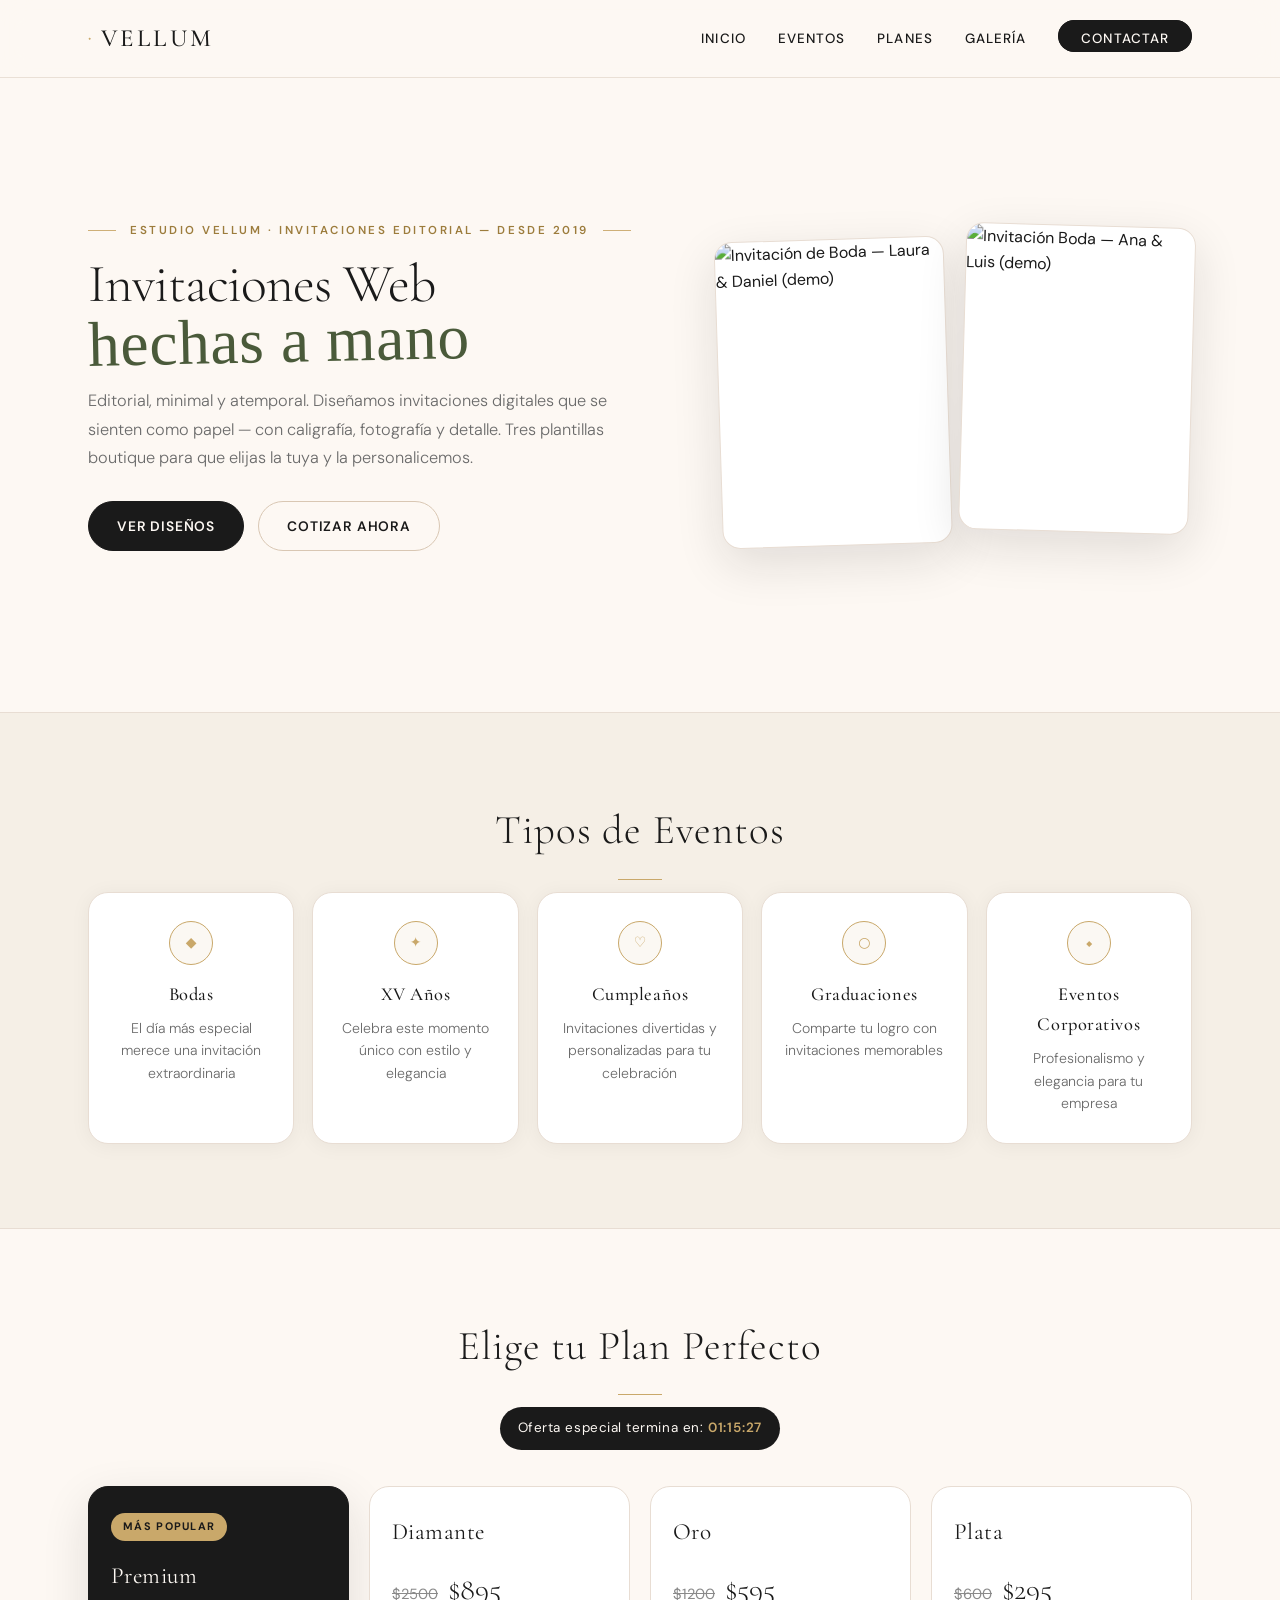
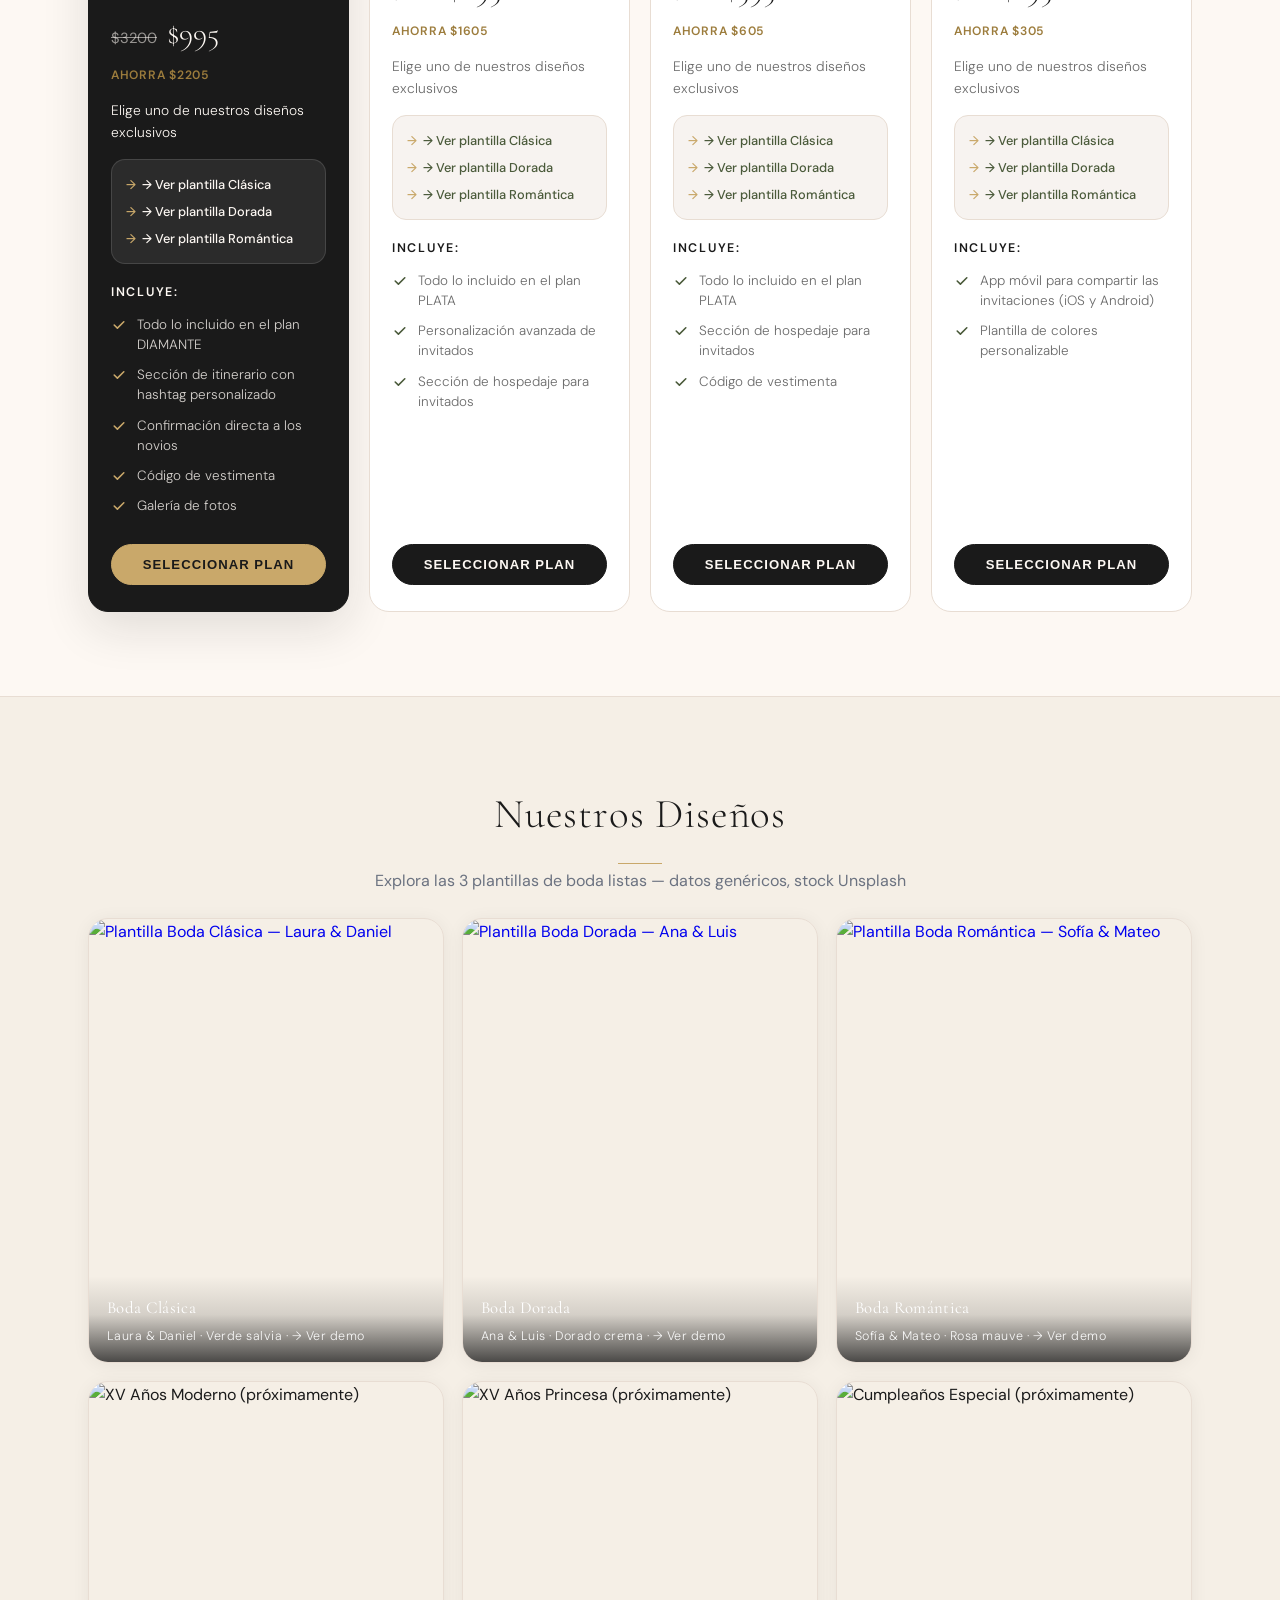
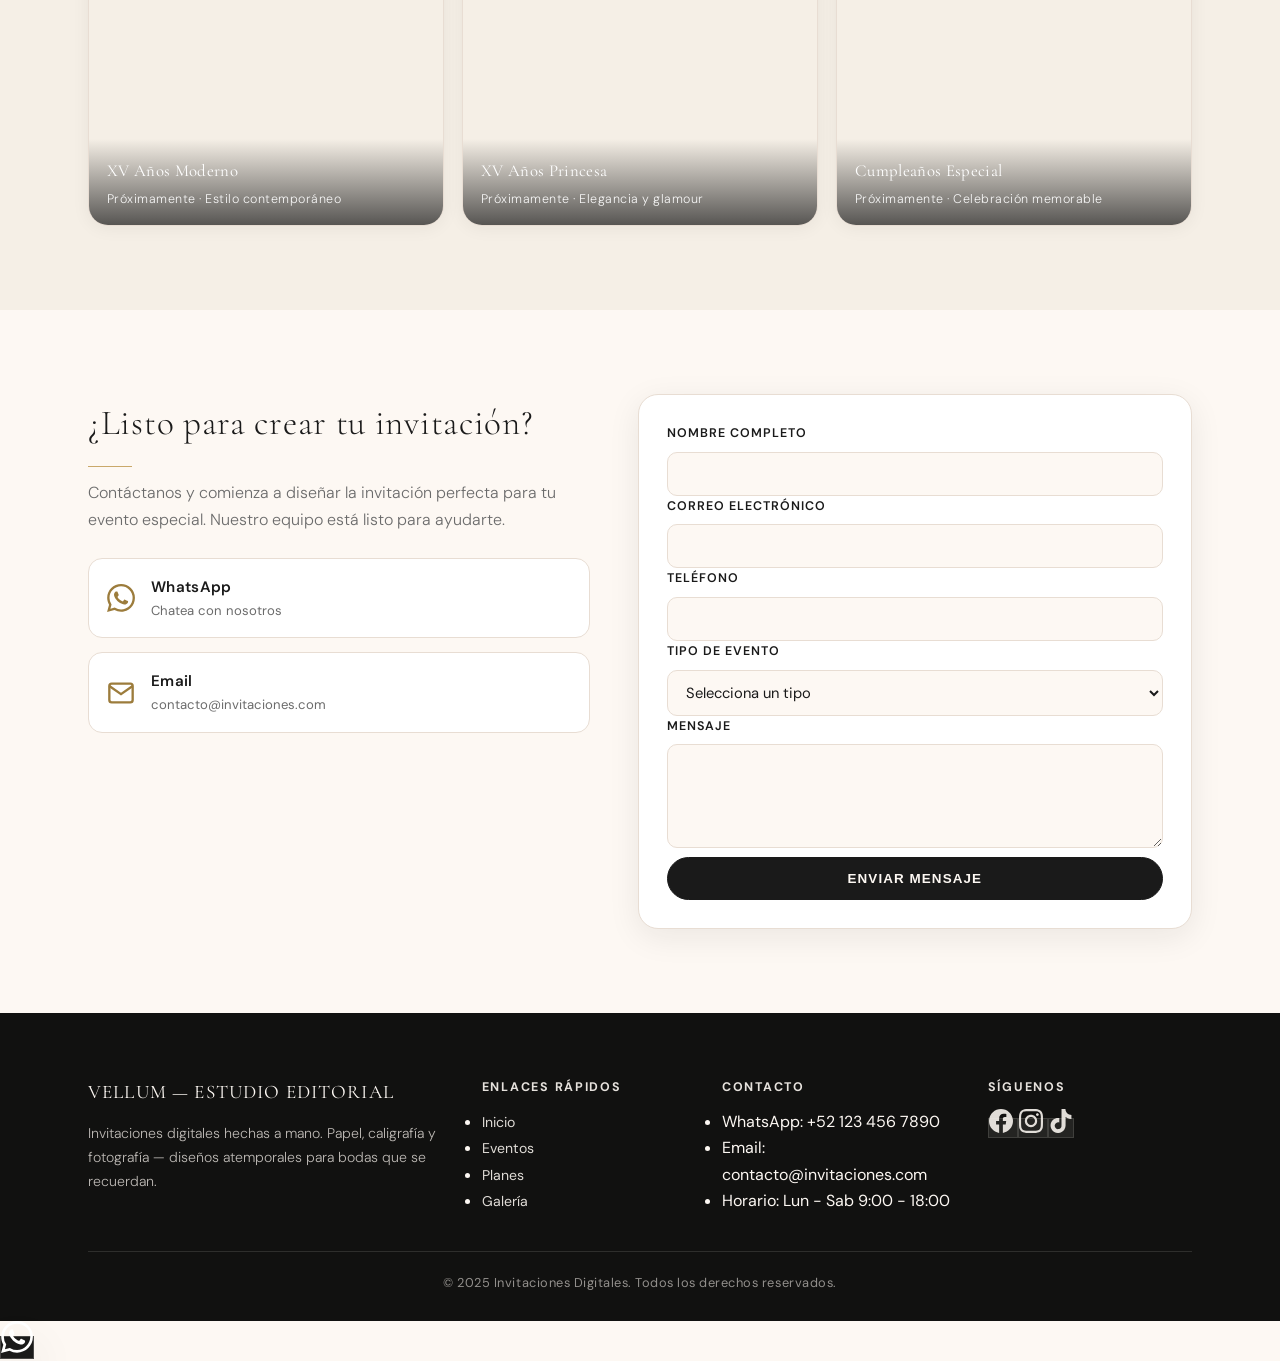
==== commit 619998bc: "design: diferencia radical 3 bodas + landing editorial premium - Plantillas: hero overlay degradado " ====
--- a/Principal/index.html
+++ b/Principal/index.html
@@ -10,7 +10,7 @@
     <!-- Header -->
     <header class="header">
         <nav class="nav">
-            <div class="nav-brand">Invitaciones Digitales</div>
+            <div class="nav-brand">VELLUM</div>
             <button class="nav-toggle" aria-label="Toggle menu">
                 <span></span>
                 <span></span>
@@ -30,11 +30,12 @@
     <section class="hero" id="inicio">
         <div class="hero-content">
             <div class="hero-text">
+                <div class="hero-eyebrow">Estudio Vellum · Invitaciones Editorial — Desde 2019</div>
                 <h1 class="hero-title">
-                    Invitaciones Web <span class="highlight">Personalizadas</span>
+                    Invitaciones Web <span class="highlight">hechas a mano</span>
                 </h1>
                 <p class="hero-description">
-                    Crea una experiencia única y memorable para tus invitados con nuestras invitaciones digitales. Diseños exclusivos que harán brillar tu evento especial.
+                    Editorial, minimal y atemporal. Diseñamos invitaciones digitales que se sienten como papel — con caligrafía, fotografía y detalle. Tres plantillas boutique para que elijas la tuya y la personalicemos.
                 </p>
                 <div class="hero-buttons">
                     <a href="#planes" class="btn btn-primary">Ver Diseños</a>
@@ -413,8 +414,8 @@
         <div class="container">
             <div class="footer-content">
                 <div class="footer-section">
-                    <h3>Invitaciones Digitales</h3>
-                    <p>Creando momentos memorables con diseños únicos y personalizados para tu evento especial.</p>
+                    <h3>VELLUM — Estudio Editorial</h3>
+                    <p>Invitaciones digitales hechas a mano. Papel, caligrafía y fotografía — diseños atemporales para bodas que se recuerdan.</p>
                 </div>
                 <div class="footer-section">
                     <h4>Enlaces Rápidos</h4>
--- a/Principal/styles.css
+++ b/Principal/styles.css
@@ -1,930 +1,357 @@
-* {
-  margin: 0;
-  padding: 0;
-  box-sizing: border-box;
-}
-
-:root {
-  /* Colors */
-  --color-primary: #2d7a5e;
-  --color-primary-dark: #1f5a44;
-  --color-secondary: #f4a261;
-  --color-accent: #e76f51;
-  --color-background: #ffffff;
-  --color-surface: #f8f9fa;
-  --color-text: #2c3e50;
-  --color-text-light: #6c757d;
-  --color-border: #e9ecef;
-
-  /* Typography */
-  --font-primary: -apple-system, BlinkMacSystemFont, "Segoe UI", Roboto, "Helvetica Neue", Arial, sans-serif;
-  --font-heading: "Georgia", serif;
-
-  /* Spacing */
-  --spacing-xs: 0.5rem;
-  --spacing-sm: 1rem;
-  --spacing-md: 1.5rem;
-  --spacing-lg: 2rem;
-  --spacing-xl: 3rem;
-  --spacing-2xl: 4rem;
-
-  /* Border Radius */
-  --radius-sm: 0.375rem;
-  --radius-md: 0.5rem;
-  --radius-lg: 1rem;
-
-  /* Shadows */
-  --shadow-sm: 0 1px 2px 0 rgba(0, 0, 0, 0.05);
-  --shadow-md: 0 4px 6px -1px rgba(0, 0, 0, 0.1);
-  --shadow-lg: 0 10px 15px -3px rgba(0, 0, 0, 0.1);
-  --shadow-xl: 0 20px 25px -5px rgba(0, 0, 0, 0.1);
-}
-
-body {
-  font-family: var(--font-primary);
+/* ==========================================================
+   VELLUM — Landing Editorial Premium
+   Rework 2026-09-02 — quitar estética ChatGPT / genérica IA
+   Palette: ivory #fdf8f3, charcoal #1a1a1a, sage #4a5a3a,
+            gold #c9a86a, blush #e8ddd3, stone #f5efe6
+   Fonts:  Cormorant Garamond (display), DM Sans (body),
+           Miama (script acento)
+========================================================== */
+@import url('https://fonts.googleapis.com/css2?family=Cormorant+Garamond:ital,wght@0,300;0,400;0,500;0,600;1,300;1,400&family=DM+Sans:wght@300;400;500;600&display=swap');
+@import url('https://fonts.cdnfonts.com/css/miama');
+
+* { margin:0; padding:0; box-sizing:border-box; }
+
+:root{
+  --color-bg: #fdf8f3;
+  --color-surface: #f5efe6;
+  --color-surface-2: #ffffff;
+  --color-text: #1a1a1a;
+  --color-text-muted: #6b6b6b;
+  --color-text-light: #8a8a8a;
+  --color-border: #e8ddd3;
+  --color-border-strong: #d9c7b3;
+  --color-sage: #4a5a3a;
+  --color-sage-dark: #2f3a26;
+  --color-gold: #c9a86a;
+  --color-gold-dark: #9c7c3c;
+  --font-display: 'Cormorant Garamond', serif;
+  --font-body: 'DM Sans', system-ui, sans-serif;
+  --font-script: 'Miama', cursive;
+  --radius-sm: 10px;
+  --radius-md: 14px;
+  --radius-lg: 20px;
+  --radius-pill: 999px;
+  --shadow-soft: 0 8px 32px rgba(26,26,26,0.08);
+  --shadow-medium: 0 16px 48px rgba(26,26,26,0.12);
+}
+
+html{ scroll-behavior:smooth; scroll-padding-top:84px; }
+body{
+  font-family: var(--font-body);
   color: var(--color-text);
-  line-height: 1.6;
-  background-color: var(--color-background);
-}
-
-.container {
-  max-width: 1200px;
-  margin: 0 auto;
-  padding: 0 var(--spacing-md);
-}
-
-/* Header & Navigation */
-.header {
-  position: fixed;
-  top: 0;
-  left: 0;
-  right: 0;
-  background-color: var(--color-primary);
-  box-shadow: var(--shadow-md);
-  z-index: 1000;
-}
-
-.nav {
-  display: flex;
-  justify-content: space-between;
-  align-items: center;
-  padding: var(--spacing-sm) var(--spacing-md);
-  max-width: 1200px;
-  margin: 0 auto;
-}
-
-.nav-brand {
-  font-size: 1.25rem;
-  font-weight: 700;
-  color: var(--color-background);
-  font-family: var(--font-heading);
-}
-
-.nav-toggle {
-  display: none;
-  flex-direction: column;
-  gap: 4px;
-  background: none;
-  border: none;
-  cursor: pointer;
-  padding: var(--spacing-xs);
-}
-
-.nav-toggle span {
-  width: 24px;
-  height: 2px;
-  background-color: var(--color-background);
-  transition: all 0.3s ease;
-}
-
-.nav-menu {
-  display: flex;
-  gap: var(--spacing-lg);
-  list-style: none;
-  align-items: center;
-}
-
-.nav-menu a {
-  color: var(--color-background);
-  text-decoration: none;
-  font-weight: 500;
-  transition: opacity 0.3s ease;
-}
-
-.nav-menu a:hover {
-  opacity: 0.8;
-}
-
-.btn-contact {
-  background-color: var(--color-secondary);
-  color: var(--color-text);
-  padding: var(--spacing-xs) var(--spacing-md);
-  border-radius: var(--radius-md);
-}
-
-.btn-contact:hover {
-  opacity: 1;
-  background-color: var(--color-accent);
-}
-
-/* Hero Section */
-.hero {
-  margin-top: 60px;
-  background: linear-gradient(135deg, var(--color-primary) 0%, var(--color-primary-dark) 100%);
-  color: var(--color-background);
-  padding: var(--spacing-2xl) var(--spacing-md);
-  min-height: 600px;
-  display: flex;
-  align-items: center;
-}
-
-.hero-content {
-  max-width: 1200px;
-  margin: 0 auto;
-  display: flex;
-  gap: var(--spacing-xl);
-  align-items: center;
-}
-
-.hero-text {
-  flex: 1;
-}
-
-.hero-title {
-  font-family: var(--font-heading);
-  font-size: 3rem;
-  line-height: 1.2;
-  margin-bottom: var(--spacing-md);
-}
-
-.highlight {
-  color: var(--color-secondary);
-}
-
-.hero-description {
-  font-size: 1.125rem;
-  line-height: 1.6;
-  margin-bottom: var(--spacing-lg);
-  opacity: 0.95;
-}
-
-.hero-buttons {
-  display: flex;
-  gap: var(--spacing-md);
-  flex-wrap: wrap;
-}
-
-.btn {
-  padding: var(--spacing-sm) var(--spacing-lg);
-  border-radius: var(--radius-md);
-  font-weight: 600;
-  text-decoration: none;
-  display: inline-block;
-  transition: all 0.3s ease;
-  border: none;
-  cursor: pointer;
-  font-size: 1rem;
-}
-
-.btn-primary {
-  background-color: var(--color-secondary);
-  color: var(--color-text);
-}
-
-.btn-primary:hover {
-  background-color: var(--color-accent);
-  transform: translateY(-2px);
-  box-shadow: var(--shadow-lg);
-}
-
-.btn-secondary {
-  background-color: transparent;
-  color: var(--color-background);
-  border: 2px solid var(--color-background);
-}
-
-.btn-secondary:hover {
-  background-color: var(--color-background);
-  color: var(--color-primary);
-}
-
-.hero-image {
-  flex: 1;
-  position: relative;
-  display: flex;
-  justify-content: center;
-  align-items: center;
-  gap: var(--spacing-md);
-}
-
-.phone-mockup {
-  width: 200px;
-  height: 400px;
-  border-radius: 30px;
-  overflow: hidden;
-  box-shadow: var(--shadow-xl);
-  background-color: var(--color-background);
-  padding: 10px;
-  transform: rotate(-5deg);
-  transition: transform 0.3s ease;
-}
-
-.phone-mockup:hover {
-  transform: rotate(0deg) scale(1.05);
-}
-
-.phone-mockup-secondary {
-  transform: rotate(5deg);
-  margin-top: var(--spacing-xl);
-}
-
-.phone-mockup-secondary:hover {
-  transform: rotate(0deg) scale(1.05);
-}
-
-.phone-mockup img {
-  width: 100%;
-  height: 100%;
-  object-fit: cover;
-  border-radius: 20px;
-}
-
-.decorative-element {
-  position: absolute;
-  width: 60px;
-  height: 60px;
-  background-color: var(--color-secondary);
-  border-radius: 50%;
-  opacity: 0.3;
-}
-
-.element-1 {
-  top: 10%;
-  left: 5%;
-  animation: float 3s ease-in-out infinite;
-}
-
-.element-2 {
-  bottom: 10%;
-  right: 5%;
-  width: 40px;
-  height: 40px;
-  animation: float 4s ease-in-out infinite;
-}
-
-@keyframes float {
-  0%,
-  100% {
-    transform: translateY(0);
+  background: var(--color-bg);
+  line-height:1.65;
+  -webkit-font-smoothing:antialiased;
+}
+.container{ max-width:1160px; margin:0 auto; padding:0 28px; }
+
+/* Header — editorial translucido, no teal sólido */
+.header{
+  position:fixed; top:0; left:0; right:0;
+  background: rgba(253,248,243,0.86);
+  backdrop-filter: blur(14px);
+  -webkit-backdrop-filter: blur(14px);
+  border-bottom:1px solid rgba(232,221,211,0.9);
+  z-index:1000;
+}
+.nav{
+  display:flex; justify-content:space-between; align-items:center;
+  padding:18px 28px; max-width:1160px; margin:0 auto;
+}
+.nav-brand{
+  font-family: var(--font-display);
+  font-size:1.55rem; font-weight:500; letter-spacing:0.14em;
+  text-transform:uppercase; color:var(--color-text);
+  display:flex; align-items:center; gap:10px;
+}
+.nav-brand::before{
+  content:"◆"; color:var(--color-gold); font-size:0.7rem; letter-spacing:0;
+}
+.nav-toggle{ display:none; flex-direction:column; gap:5px; background:none; border:none; cursor:pointer; padding:6px; }
+.nav-toggle span{ width:22px; height:1.5px; background:var(--color-text); transition:all 0.3s ease; display:block; }
+.nav-menu{ display:flex; gap:32px; list-style:none; align-items:center; }
+.nav-menu a{
+  color:var(--color-text); text-decoration:none;
+  font-size:0.84rem; font-weight:500; letter-spacing:0.08em; text-transform:uppercase;
+  position:relative; padding-bottom:4px;
+}
+.nav-menu a::after{
+  content:""; position:absolute; left:0; bottom:0; width:0; height:1px;
+  background:var(--color-gold); transition:width 0.3s ease;
+}
+.nav-menu a:hover::after{ width:100%; }
+.btn-contact{
+  background:var(--color-text); color:var(--color-bg) !important;
+  padding:9px 22px; border-radius:var(--radius-pill);
+  font-size:0.82rem; letter-spacing:0.06em;
+  border:1px solid var(--color-text);
+}
+.btn-contact::after{ display:none !important; }
+.btn-contact:hover{ background:var(--color-sage); border-color:var(--color-sage); color:white !important; }
+
+/* Hero — editorial split, no gradiente teal */
+.hero{
+  margin-top:72px;
+  padding:72px 28px 84px;
+  max-width:1160px; margin-left:auto; margin-right:auto;
+  display:flex; align-items:center; min-height:640px;
+}
+.hero-content{
+  display:grid; grid-template-columns:1.15fr 0.95fr;
+  gap:56px; align-items:center; width:100%;
+}
+.hero-text{ padding-right:12px; }
+.hero-eyebrow{
+  font-family:var(--font-body); font-size:0.72rem; letter-spacing:0.22em;
+  text-transform:uppercase; color:var(--color-gold-dark); font-weight:600;
+  margin-bottom:18px; display:flex; align-items:center; gap:14px;
+}
+.hero-eyebrow::before, .hero-eyebrow::after{ content:""; height:1px; width:28px; background:var(--color-gold); opacity:0.9; }
+.hero-title{
+  font-family:var(--font-display); font-weight:300;
+  font-size: clamp(2.8rem, 4.2vw, 3.9rem);
+  line-height:0.95; letter-spacing:-0.02em; color:var(--color-text);
+  margin-bottom:18px;
+}
+.hero-title .highlight{
+  font-family:var(--font-script); font-weight:400;
+  color:var(--color-sage); font-size:1.18em; letter-spacing:0.01em;
+  display:inline-block; transform:rotate(-1.2deg) translateY(2px);
+}
+.hero-description{
+  color:var(--color-text-muted); font-size:1.02rem; line-height:1.75;
+  max-width:520px; margin-bottom:28px; font-weight:300;
+}
+.hero-buttons{ display:flex; gap:14px; flex-wrap:wrap; }
+.btn{
+  padding:13px 28px; border-radius:var(--radius-pill);
+  font-size:0.86rem; font-weight:600; letter-spacing:0.06em; text-transform:uppercase;
+  text-decoration:none; display:inline-flex; align-items:center; justify-content:center;
+  transition:all 0.25s ease; border:1.5px solid transparent; cursor:pointer;
+}
+.btn-primary{ background:var(--color-text); color:var(--color-bg); border-color:var(--color-text); }
+.btn-primary:hover{ background:var(--color-sage); border-color:var(--color-sage); transform:translateY(-1px); box-shadow:var(--shadow-soft); }
+.btn-secondary{ background:transparent; color:var(--color-text); border-color:var(--color-border-strong); }
+.btn-secondary:hover{ background:var(--color-surface); border-color:var(--color-text); }
+
+/* Hero visuals — editorial collage, no phone rotante */
+.hero-image{
+  position:relative; display:grid; grid-template-columns:1fr 1fr; gap:14px; align-items:center;
+}
+.hero-image .phone-mockup{
+  border-radius:18px; overflow:hidden; background:var(--color-surface-2);
+  box-shadow:var(--shadow-medium); border:1px solid var(--color-border);
+  transform:none; padding:0; width:auto; height:auto; aspect-ratio:3/4;
+}
+.hero-image .phone-mockup img{ width:100%; height:100%; object-fit:cover; border-radius:0; }
+.hero-image .phone-mockup:first-child{ transform:rotate(-1.8deg) translateY(6px); }
+.hero-image .phone-mockup-secondary{ transform:rotate(1.6deg) translateY(-8px); margin-top:0; }
+.hero-image .phone-mockup:hover{ transform:rotate(0deg) scale(1.02); }
+.decorative-element{ display:none; }
+
+/* Section titles — editorial */
+.section-title{
+  font-family:var(--font-display); font-weight:300;
+  font-size: clamp(2rem, 3.2vw, 2.8rem); text-align:center;
+  letter-spacing:0.02em; color:var(--color-text); margin-bottom:12px;
+}
+.section-title::after{
+  content:""; display:block; width:44px; height:1px; background:var(--color-gold);
+  margin:14px auto 0;
+}
+.section-kicker{
+  text-align:center; font-size:0.74rem; letter-spacing:0.18em; text-transform:uppercase;
+  color:var(--color-gold-dark); font-weight:600; margin-bottom:36px;
+}
+
+/* Eventos — de carousel emoji a grid editorial */
+.eventos{ padding:84px 28px; background:var(--color-surface); border-top:1px solid var(--color-border); border-bottom:1px solid var(--color-border); }
+.carousel{ max-width:1160px; margin:0 auto; position:relative; }
+.carousel-track{ overflow:visible; display:grid; grid-template-columns:repeat(5,1fr); gap:18px; }
+.carousel-slide{ display:block !important; animation:none; }
+.carousel-slide .event-card{
+  background:var(--color-surface-2); border:1px solid var(--color-border);
+  border-radius:var(--radius-lg); padding:28px 20px; text-align:center;
+  box-shadow:0 2px 20px rgba(26,26,26,0.05); transition:all 0.25s ease; height:100%;
+}
+.carousel-slide .event-card:hover{ transform:translateY(-4px); box-shadow:var(--shadow-soft); border-color:var(--color-border-strong); }
+.event-icon{ font-size:0 !important; margin-bottom:14px; display:flex; justify-content:center; }
+.event-icon::before{
+  content:""; width:42px; height:42px; border:1px solid var(--color-gold); border-radius:50%;
+  display:grid; place-items:center; background:rgba(201,168,106,0.08);
+}
+.carousel-slide:nth-child(1) .event-icon::before{ content:"◆"; color:var(--color-gold); font-size:14px; }
+.carousel-slide:nth-child(2) .event-icon::before{ content:"✦"; color:var(--color-gold); font-size:14px; }
+.carousel-slide:nth-child(3) .event-icon::before{ content:"♡"; color:var(--color-gold); font-size:14px; }
+.carousel-slide:nth-child(4) .event-icon::before{ content:"○"; color:var(--color-gold); font-size:14px; }
+.carousel-slide:nth-child(5) .event-icon::before{ content:"⬥"; color:var(--color-gold); font-size:14px; }
+.event-title{ font-family:var(--font-display); font-size:1.15rem; font-weight:500; margin-bottom:8px; letter-spacing:0.03em; }
+.event-description{ color:var(--color-text-muted); font-size:0.88rem; line-height:1.6; font-weight:300; }
+.carousel-btn, .carousel-dots{ display:none !important; }
+
+/* Planes — más boutique, menos “ahorra $XXXX” agresivo */
+.planes{ padding:84px 28px; background:var(--color-bg); }
+.countdown{
+  display:flex; align-items:center; gap:10px; justify-content:center;
+  margin:0 auto 36px; padding:10px 18px;
+  background:var(--color-text); color:var(--color-bg);
+  border-radius:var(--radius-pill); font-size:0.84rem; letter-spacing:0.04em;
+  width:fit-content;
+}
+.countdown-icon{ display:none; }
+#countdown-timer{ font-variant-numeric:tabular-nums; letter-spacing:0.06em; color:var(--color-gold); font-weight:600; }
+.pricing-grid{ display:grid; grid-template-columns:repeat(4,1fr); gap:20px; max-width:1160px; margin:0 auto; align-items:stretch; }
+.pricing-card{
+  background:var(--color-surface-2); border:1px solid var(--color-border);
+  border-radius:var(--radius-lg); padding:26px 22px; display:flex; flex-direction:column;
+  transition:all 0.25s ease;
+}
+.pricing-card:hover{ transform:translateY(-4px); box-shadow:var(--shadow-soft); }
+.pricing-card.featured{
+  background:var(--color-text); color:var(--color-bg); border-color:var(--color-text);
+  transform:translateY(-6px); box-shadow:var(--shadow-medium);
+}
+.pricing-card.featured .plan-name, .pricing-card.featured .plan-price .price-current,
+.pricing-card.featured h4, .pricing-card.featured .plan-description{ color:var(--color-bg); }
+.pricing-card.featured .price-old{ color:rgba(253,248,243,0.55); }
+.pricing-card.featured .check-icon{ color:var(--color-gold); }
+.badge{
+  position:static; transform:none; background:var(--color-gold); color:var(--color-text);
+  padding:5px 12px; border-radius:var(--radius-pill); font-size:0.68rem; letter-spacing:0.12em;
+  text-transform:uppercase; font-weight:700; width:fit-content; margin-bottom:16px;
+}
+.featured .badge{ background:var(--color-gold); }
+.plan-name{ font-family:var(--font-display); font-size:1.45rem; font-weight:400; letter-spacing:0.02em; margin-bottom:14px; }
+.plan-price{ display:flex; align-items:baseline; gap:10px; margin-bottom:6px; }
+.price-old{ font-size:0.92rem; color:var(--color-text-light); text-decoration:line-through; }
+.price-current{ font-size:1.9rem; font-weight:300; font-family:var(--font-display); color:var(--color-text); }
+.price-savings{ font-size:0.76rem; letter-spacing:0.06em; text-transform:uppercase; color:var(--color-gold-dark); font-weight:600; margin-bottom:14px; }
+.plan-description{ font-size:0.86rem; color:var(--color-text-muted); font-weight:300; margin-bottom:16px; line-height:1.6; }
+.plan-links{ display:flex; flex-direction:column; gap:6px; margin-bottom:18px; padding:14px; background:rgba(232,221,211,0.35); border-radius:var(--radius-md); border:1px solid var(--color-border); }
+.featured .plan-links{ background:rgba(255,255,255,0.08); border-color:rgba(255,255,255,0.12); }
+.plan-link{ font-size:0.8rem; color:var(--color-sage); text-decoration:none; font-weight:500; display:flex; align-items:center; gap:6px; }
+.plan-link::before{ content:"→"; color:var(--color-gold); }
+.featured .plan-link{ color:var(--color-bg); }
+.featured .plan-link::before{ color:var(--color-gold); }
+.plan-features{ margin-bottom:18px; flex:1; }
+.plan-features h4{ font-size:0.78rem; letter-spacing:0.14em; text-transform:uppercase; color:var(--color-text); margin-bottom:12px; font-weight:600; }
+.plan-features ul{ list-style:none; }
+.plan-features li{ font-size:0.84rem; color:var(--color-text-muted); display:flex; gap:10px; margin-bottom:10px; line-height:1.5; font-weight:300; }
+.featured .plan-features li{ color:rgba(253,248,243,0.82); }
+.check-icon{ color:var(--color-sage); width:16px; height:16px; flex-shrink:0; margin-top:2px; }
+.btn-plan{
+  background:var(--color-text); color:var(--color-bg); border:1px solid var(--color-text);
+  padding:12px 18px; border-radius:var(--radius-pill); font-size:0.82rem;
+  letter-spacing:0.08em; text-transform:uppercase; font-weight:600; width:100%;
+}
+.btn-plan:hover{ background:transparent; color:var(--color-text); }
+.featured .btn-plan{ background:var(--color-gold); color:var(--color-text); border-color:var(--color-gold); }
+.featured .btn-plan:hover{ background:var(--color-bg); color:var(--color-text); }
+
+/* Galería — más editorial, menos hover brusco */
+.galeria{ padding:84px 28px; background:var(--color-surface); border-top:1px solid var(--color-border); }
+.gallery-grid{ display:grid; grid-template-columns:repeat(3,1fr); gap:18px; }
+.gallery-item{
+  aspect-ratio:4/5; border-radius:var(--radius-lg); overflow:hidden;
+  border:1px solid var(--color-border); box-shadow:0 2px 18px rgba(26,26,26,0.06);
+  position:relative; cursor:pointer; display:block; text-decoration:none;
+}
+.gallery-item img{ width:100%; height:100%; object-fit:cover; transition:transform 0.6s cubic-bezier(0.2,0.8,0.2,1); }
+.gallery-item:hover img{ transform:scale(1.04); }
+.gallery-overlay{
+  position:absolute; inset:auto 0 0 0; background:linear-gradient(to top, rgba(26,26,26,0.72) 0%, rgba(26,26,26,0) 100%);
+  color:white; padding:18px 18px 16px; transform:none; opacity:1;
+  display:flex; flex-direction:column; gap:4px;
+}
+.gallery-overlay h3{ font-family:var(--font-display); font-size:1.05rem; font-weight:400; letter-spacing:0.02em; margin:0; }
+.gallery-overlay p{ font-size:0.78rem; opacity:0.92; font-weight:300; letter-spacing:0.04em; margin:0; }
+a.gallery-item .gallery-overlay{ background:linear-gradient(to top, rgba(26,26,26,0.78) 0%, rgba(26,26,26,0.15) 55%, transparent 100%); }
+
+/* Contacto — más limpio */
+.contacto{ padding:84px 28px; background:var(--color-bg); }
+.contact-content{ display:grid; grid-template-columns:0.95fr 1.05fr; gap:48px; max-width:1160px; margin:0 auto; }
+.contact-info .section-title{ text-align:left; font-size:2.2rem; }
+.contact-info .section-title::after{ margin-left:0; }
+.contact-description{ color:var(--color-text-muted); font-weight:300; line-height:1.7; max-width:480px; }
+.contact-methods{ display:flex; flex-direction:column; gap:14px; margin-top:24px; }
+.contact-method{
+  display:flex; align-items:center; gap:16px; padding:16px 18px;
+  background:var(--color-surface-2); border:1px solid var(--color-border);
+  border-radius:var(--radius-md); text-decoration:none; color:var(--color-text);
+  transition:all 0.2s ease;
+}
+.contact-method:hover{ border-color:var(--color-border-strong); transform:translateY(-1px); box-shadow:var(--shadow-soft); background:var(--color-surface); }
+.contact-method svg{ width:28px; height:28px; color:var(--color-gold-dark); }
+.contact-method h3{ font-size:0.95rem; font-weight:600; letter-spacing:0.02em; }
+.contact-method p{ font-size:0.82rem; color:var(--color-text-muted); }
+.contact-form{
+  background:var(--color-surface-2); border:1px solid var(--color-border);
+  border-radius:var(--radius-lg); padding:28px; box-shadow:var(--shadow-soft);
+}
+.form-group label{
+  font-size:0.78rem; letter-spacing:0.08em; text-transform:uppercase;
+  font-weight:600; color:var(--color-text); margin-bottom:8px; display:block;
+}
+.form-group input, .form-group select, .form-group textarea{
+  width:100%; padding:11px 14px; border:1px solid var(--color-border);
+  border-radius:var(--radius-sm); background:var(--color-bg);
+  font-family:var(--font-body); font-size:0.92rem; color:var(--color-text);
+  transition:border-color 0.2s ease, box-shadow 0.2s ease;
+}
+.form-group input:focus, .form-group select:focus, .form-group textarea:focus{
+  outline:none; border-color:var(--color-gold); box-shadow:0 0 0 3px rgba(201,168,106,0.15);
+}
+.btn-full{ width:100%; background:var(--color-text); color:var(--color-bg); border:1px solid var(--color-text); border-radius:var(--radius-pill); padding:13px; font-size:0.84rem; letter-spacing:0.08em; text-transform:uppercase; font-weight:600; }
+.btn-full:hover{ background:var(--color-sage); border-color:var(--color-sage); }
+
+/* Footer — editorial oscuro */
+.footer{ background:#111110; color:#fdf8f3; padding:64px 28px 28px; }
+.footer-content{ display:grid; grid-template-columns:1.4fr 0.8fr 0.9fr 0.8fr; gap:36px; max-width:1160px; margin:0 auto 36px; }
+.footer-section h3{ font-family:var(--font-display); font-weight:400; font-size:1.2rem; letter-spacing:0.06em; text-transform:uppercase; margin-bottom:14px; }
+.footer-section h4{ font-size:0.78rem; letter-spacing:0.14em; text-transform:uppercase; opacity:0.9; margin-bottom:12px; }
+.footer-section p{ color:rgba(253,248,243,0.72); font-weight:300; line-height:1.7; font-size:0.88rem; }
+.footer-section a{ color:rgba(253,248,243,0.88); text-decoration:none; font-size:0.88rem; }
+.footer-section a:hover{ color:var(--color-gold); }
+.footer-bottom{ text-align:center; padding-top:20px; border-top:1px solid rgba(253,248,243,0.12); color:rgba(253,248,243,0.55); font-size:0.8rem; letter-spacing:0.04em; }
+.social-links a{ background:rgba(253,248,243,0.08); border:1px solid rgba(253,248,243,0.12); }
+.social-links a:hover{ background:var(--color-gold); border-color:var(--color-gold); color:#111110; }
+
+.whatsapp-float{ background:#1a1a1a; border:1px solid rgba(253,248,243,0.2); color:white; box-shadow:var(--shadow-medium); }
+.whatsapp-float:hover{ background:var(--color-sage); }
+
+/* Responsive — mantener funcionalidad, mejorar estética */
+@media (max-width: 1024px){
+  .pricing-grid{ grid-template-columns:repeat(2,1fr); }
+  .carousel-track{ grid-template-columns:repeat(3,1fr); }
+  .hero-content{ grid-template-columns:1fr; gap:32px; }
+  .hero{ padding:48px 28px 48px; min-height:auto; }
+  .footer-content{ grid-template-columns:1fr 1fr; }
+}
+@media (max-width: 768px){
+  .nav-toggle{ display:flex; }
+  .nav-menu{
+    position:absolute; top:100%; left:0; right:0;
+    background:rgba(253,248,243,0.98); backdrop-filter:blur(14px);
+    flex-direction:column; padding:18px 28px; gap:16px;
+    border-top:1px solid var(--color-border); border-bottom:1px solid var(--color-border);
+    transform:translateY(-12px); opacity:0; pointer-events:none; transition:all 0.25s ease;
+    box-shadow:var(--shadow-soft);
   }
-  50% {
-    transform: translateY(-20px);
-  }
-}
-
-/* Section Title */
-.section-title {
-  font-family: var(--font-heading);
-  font-size: 2.5rem;
-  text-align: center;
-  margin-bottom: var(--spacing-xl);
-  color: var(--color-text);
-}
-
-/* Eventos Section */
-.eventos {
-  padding: var(--spacing-2xl) var(--spacing-md);
-  background-color: var(--color-surface);
-}
-
-.carousel {
-  position: relative;
-  max-width: 900px;
-  margin: 0 auto;
-}
-
-.carousel-track {
-  overflow: hidden;
-  position: relative;
-}
-
-.carousel-slide {
-  display: none;
-  animation: fadeIn 0.5s ease;
-}
-
-.carousel-slide.active {
-  display: block;
-}
-
-@keyframes fadeIn {
-  from {
-    opacity: 0;
-    transform: translateX(20px);
-  }
-  to {
-    opacity: 1;
-    transform: translateX(0);
-  }
-}
-
-.event-card {
-  background-color: var(--color-background);
-  padding: var(--spacing-2xl);
-  border-radius: var(--radius-lg);
-  text-align: center;
-  box-shadow: var(--shadow-md);
-}
-
-.event-icon {
-  font-size: 4rem;
-  margin-bottom: var(--spacing-md);
-}
-
-.event-title {
-  font-family: var(--font-heading);
-  font-size: 2rem;
-  margin-bottom: var(--spacing-sm);
-  color: var(--color-text);
-}
-
-.event-description {
-  color: var(--color-text-light);
-  font-size: 1.125rem;
-}
-
-.carousel-btn {
-  position: absolute;
-  top: 50%;
-  transform: translateY(-50%);
-  background-color: var(--color-background);
-  border: none;
-  width: 48px;
-  height: 48px;
-  border-radius: 50%;
-  display: flex;
-  align-items: center;
-  justify-content: center;
-  cursor: pointer;
-  box-shadow: var(--shadow-md);
-  transition: all 0.3s ease;
-  z-index: 10;
-}
-
-.carousel-btn:hover {
-  background-color: var(--color-primary);
-  color: var(--color-background);
-  transform: translateY(-50%) scale(1.1);
-}
-
-.carousel-prev {
-  left: -24px;
-}
-
-.carousel-next {
-  right: -24px;
-}
-
-.carousel-dots {
-  display: flex;
-  justify-content: center;
-  gap: var(--spacing-xs);
-  margin-top: var(--spacing-lg);
-}
-
-.carousel-dot {
-  width: 12px;
-  height: 12px;
-  border-radius: 50%;
-  background-color: var(--color-border);
-  cursor: pointer;
-  transition: all 0.3s ease;
-}
-
-.carousel-dot.active {
-  background-color: var(--color-primary);
-  width: 32px;
-  border-radius: 6px;
-}
-
-/* Planes Section */
-.planes {
-  padding: var(--spacing-2xl) var(--spacing-md);
-  background-color: var(--color-background);
-}
-
-.countdown {
-  text-align: center;
-  margin-bottom: var(--spacing-xl);
-  padding: var(--spacing-md);
-  background-color: var(--color-surface);
-  border-radius: var(--radius-md);
-  display: inline-flex;
-  align-items: center;
-  gap: var(--spacing-sm);
-  margin-left: 50%;
-  transform: translateX(-50%);
-}
-
-.countdown-icon {
-  font-size: 1.5rem;
-}
-
-.pricing-grid {
-  display: grid;
-  grid-template-columns: repeat(auto-fit, minmax(280px, 1fr));
-  gap: var(--spacing-lg);
-  max-width: 1200px;
-  margin: 0 auto;
-}
-
-.pricing-card {
-  background-color: var(--color-background);
-  border: 2px solid var(--color-border);
-  border-radius: var(--radius-lg);
-  padding: var(--spacing-lg);
-  position: relative;
-  transition: all 0.3s ease;
-}
-
-.pricing-card:hover {
-  transform: translateY(-8px);
-  box-shadow: var(--shadow-xl);
-}
-
-.pricing-card.featured {
-  border-color: var(--color-primary);
-  background: linear-gradient(135deg, rgba(45, 122, 94, 0.05) 0%, rgba(45, 122, 94, 0.1) 100%);
-}
-
-.badge {
-  position: absolute;
-  top: -12px;
-  left: 50%;
-  transform: translateX(-50%);
-  background-color: var(--color-secondary);
-  color: var(--color-text);
-  padding: var(--spacing-xs) var(--spacing-md);
-  border-radius: var(--radius-md);
-  font-size: 0.75rem;
-  font-weight: 700;
-}
-
-.plan-name {
-  font-family: var(--font-heading);
-  font-size: 1.75rem;
-  margin-bottom: var(--spacing-md);
-  color: var(--color-text);
-}
-
-.plan-price {
-  display: flex;
-  align-items: center;
-  gap: var(--spacing-sm);
-  margin-bottom: var(--spacing-xs);
-}
-
-.price-old {
-  text-decoration: line-through;
-  color: var(--color-text-light);
-  font-size: 1.25rem;
-}
-
-.price-current {
-  font-size: 2.5rem;
-  font-weight: 700;
-  color: var(--color-primary);
-}
-
-.price-savings {
-  color: var(--color-accent);
-  font-weight: 600;
-  margin-bottom: var(--spacing-md);
-}
-
-.plan-description {
-  color: var(--color-text-light);
-  margin-bottom: var(--spacing-md);
-}
-
-.plan-links {
-  display: flex;
-  flex-direction: column;
-  gap: var(--spacing-xs);
-  margin-bottom: var(--spacing-lg);
-}
-
-.plan-link {
-  color: var(--color-primary);
-  text-decoration: none;
-  font-size: 0.875rem;
-  transition: color 0.3s ease;
-}
-
-.plan-link:hover {
-  color: var(--color-primary-dark);
-}
-
-.plan-features {
-  margin-bottom: var(--spacing-lg);
-}
-
-.plan-features h4 {
-  margin-bottom: var(--spacing-md);
-  color: var(--color-text);
-}
-
-.plan-features ul {
-  list-style: none;
-}
-
-.plan-features li {
-  display: flex;
-  gap: var(--spacing-sm);
-  margin-bottom: var(--spacing-sm);
-  font-size: 0.875rem;
-  line-height: 1.5;
-}
-
-.check-icon {
-  color: var(--color-primary);
-  flex-shrink: 0;
-  margin-top: 2px;
-}
-
-.btn-plan {
-  width: 100%;
-  background-color: var(--color-primary);
-  color: var(--color-background);
-}
-
-.btn-plan:hover {
-  background-color: var(--color-primary-dark);
-}
-
-.featured .btn-plan {
-  background-color: var(--color-secondary);
-  color: var(--color-text);
-}
-
-.featured .btn-plan:hover {
-  background-color: var(--color-accent);
-}
-
-/* Galería Section */
-.galeria {
-  padding: var(--spacing-2xl) var(--spacing-md);
-  background-color: var(--color-surface);
-}
-
-.gallery-grid {
-  display: grid;
-  grid-template-columns: repeat(auto-fit, minmax(300px, 1fr));
-  gap: var(--spacing-lg);
-}
-
-.gallery-item {
-  position: relative;
-  border-radius: var(--radius-lg);
-  overflow: hidden;
-  aspect-ratio: 3 / 4;
-  cursor: pointer;
-  box-shadow: var(--shadow-md);
-}
-
-.gallery-item img {
-  width: 100%;
-  height: 100%;
-  object-fit: cover;
-  transition: transform 0.3s ease;
-}
-
-.gallery-overlay {
-  position: absolute;
-  bottom: 0;
-  left: 0;
-  right: 0;
-  background: linear-gradient(to top, rgba(0, 0, 0, 0.8), transparent);
-  color: var(--color-background);
-  padding: var(--spacing-lg);
-  transform: translateY(100%);
-  transition: transform 0.3s ease;
-}
-
-.gallery-item:hover img {
-  transform: scale(1.1);
-}
-
-.gallery-item:hover .gallery-overlay {
-  transform: translateY(0);
-}
-
-.gallery-overlay h3 {
-  font-family: var(--font-heading);
-  font-size: 1.25rem;
-  margin-bottom: var(--spacing-xs);
-}
-
-.gallery-overlay p {
-  font-size: 0.875rem;
-  opacity: 0.9;
-}
-
-/* Contacto Section */
-.contacto {
-  padding: var(--spacing-2xl) var(--spacing-md);
-  background-color: var(--color-background);
-}
-
-.contact-content {
-  display: grid;
-  grid-template-columns: 1fr 1fr;
-  gap: var(--spacing-xl);
-  max-width: 1200px;
-  margin: 0 auto;
-}
-
-.contact-info {
-  display: flex;
-  flex-direction: column;
-  justify-content: center;
-}
-
-.contact-info .section-title {
-  text-align: left;
-  margin-bottom: var(--spacing-md);
-}
-
-.contact-description {
-  color: var(--color-text-light);
-  margin-bottom: var(--spacing-lg);
-  line-height: 1.6;
-}
-
-.contact-methods {
-  display: flex;
-  flex-direction: column;
-  gap: var(--spacing-md);
-}
-
-.contact-method {
-  display: flex;
-  align-items: center;
-  gap: var(--spacing-md);
-  padding: var(--spacing-md);
-  background-color: var(--color-surface);
-  border-radius: var(--radius-md);
-  text-decoration: none;
-  color: var(--color-text);
-  transition: all 0.3s ease;
-}
-
-.contact-method:hover {
-  background-color: var(--color-primary);
-  color: var(--color-background);
-  transform: translateX(8px);
-}
-
-.contact-method svg {
-  width: 32px;
-  height: 32px;
-  flex-shrink: 0;
-}
-
-.contact-method h3 {
-  font-size: 1.125rem;
-  margin-bottom: 4px;
-}
-
-.contact-method p {
-  font-size: 0.875rem;
-  opacity: 0.8;
-}
-
-.contact-form {
-  background-color: var(--color-surface);
-  padding: var(--spacing-xl);
-  border-radius: var(--radius-lg);
-}
-
-.form-group {
-  margin-bottom: var(--spacing-md);
-}
-
-.form-group label {
-  display: block;
-  margin-bottom: var(--spacing-xs);
-  font-weight: 600;
-  color: var(--color-text);
-}
-
-.form-group input,
-.form-group select,
-.form-group textarea {
-  width: 100%;
-  padding: var(--spacing-sm);
-  border: 2px solid var(--color-border);
-  border-radius: var(--radius-md);
-  font-family: var(--font-primary);
-  font-size: 1rem;
-  transition: border-color 0.3s ease;
-}
-
-.form-group input:focus,
-.form-group select:focus,
-.form-group textarea:focus {
-  outline: none;
-  border-color: var(--color-primary);
-}
-
-.btn-full {
-  width: 100%;
-}
-
-/* Footer */
-.footer {
-  background-color: var(--color-text);
-  color: var(--color-background);
-  padding: var(--spacing-2xl) var(--spacing-md) var(--spacing-lg);
-}
-
-.footer-content {
-  display: grid;
-  grid-template-columns: repeat(auto-fit, minmax(250px, 1fr));
-  gap: var(--spacing-xl);
-  max-width: 1200px;
-  margin: 0 auto var(--spacing-xl);
-}
-
-.footer-section h3,
-.footer-section h4 {
-  margin-bottom: var(--spacing-md);
-  font-family: var(--font-heading);
-}
-
-.footer-section p {
-  line-height: 1.6;
-  opacity: 0.9;
-}
-
-.footer-section ul {
-  list-style: none;
-}
-
-.footer-section li {
-  margin-bottom: var(--spacing-xs);
-}
-
-.footer-section a {
-  color: var(--color-background);
-  text-decoration: none;
-  opacity: 0.9;
-  transition: opacity 0.3s ease;
-}
-
-.footer-section a:hover {
-  opacity: 1;
-}
-
-.social-links {
-  display: flex;
-  gap: var(--spacing-md);
-}
-
-.social-links a {
-  width: 40px;
-  height: 40px;
-  display: flex;
-  align-items: center;
-  justify-content: center;
-  background-color: rgba(255, 255, 255, 0.1);
-  border-radius: 50%;
-  transition: all 0.3s ease;
-}
-
-.social-links a:hover {
-  background-color: var(--color-primary);
-  transform: translateY(-4px);
-}
-
-.footer-bottom {
-  text-align: center;
-  padding-top: var(--spacing-lg);
-  border-top: 1px solid rgba(255, 255, 255, 0.1);
-  opacity: 0.8;
-}
-
-/* WhatsApp Float Button */
-.whatsapp-float {
-  position: fixed;
-  bottom: 24px;
-  right: 24px;
-  width: 60px;
-  height: 60px;
-  background-color: #25d366;
-  border-radius: 50%;
-  display: flex;
-  align-items: center;
-  justify-content: center;
-  box-shadow: var(--shadow-xl);
-  z-index: 1000;
-  transition: all 0.3s ease;
-  color: var(--color-background);
-}
-
-.whatsapp-float:hover {
-  transform: scale(1.1);
-  box-shadow: 0 8px 16px rgba(37, 211, 102, 0.4);
-}
-
-/* Responsive Design */
-@media (max-width: 768px) {
-  .nav-toggle {
-    display: flex;
-  }
-
-  .nav-menu {
-    position: absolute;
-    top: 100%;
-    left: 0;
-    right: 0;
-    background-color: var(--color-primary);
-    flex-direction: column;
-    padding: var(--spacing-md);
-    gap: var(--spacing-md);
-    transform: translateY(-100%);
-    opacity: 0;
-    pointer-events: none;
-    transition: all 0.3s ease;
-  }
-
-  .nav-menu.active {
-    transform: translateY(0);
-    opacity: 1;
-    pointer-events: all;
-  }
-
-  .hero-content {
-    flex-direction: column;
-    text-align: center;
-  }
-
-  .hero-title {
-    font-size: 2rem;
-  }
-
-  .hero-buttons {
-    justify-content: center;
-  }
-
-  .hero-image {
-    margin-top: var(--spacing-lg);
-  }
-
-  .phone-mockup {
-    width: 150px;
-    height: 300px;
-  }
-
-  .carousel-prev {
-    left: 8px;
-  }
-
-  .carousel-next {
-    right: 8px;
-  }
-
-  .pricing-grid {
-    grid-template-columns: 1fr;
-  }
-
-  .contact-content {
-    grid-template-columns: 1fr;
-  }
-
-  .gallery-grid {
-    grid-template-columns: 1fr;
-  }
-
-  .footer-content {
-    grid-template-columns: 1fr;
-  }
-}
-
-@media (max-width: 480px) {
-  .hero-title {
-    font-size: 1.75rem;
-  }
-
-  .section-title {
-    font-size: 2rem;
-  }
-
-  .hero-image {
-    flex-direction: column;
-  }
-
-  .phone-mockup-secondary {
-    margin-top: var(--spacing-md);
-  }
-}
+  .nav-menu a{ color:var(--color-text); }
+  .nav-menu.active{ transform:translateY(0); opacity:1; pointer-events:all; }
+  .hero-title{ font-size:2.4rem; text-align:center; }
+  .hero-description{ text-align:center; margin-left:auto; margin-right:auto; }
+  .hero-buttons{ justify-content:center; }
+  .hero-eyebrow{ justify-content:center; }
+  .carousel-track{ grid-template-columns:1fr; }
+  .pricing-grid{ grid-template-columns:1fr; }
+  .gallery-grid{ grid-template-columns:1fr; }
+  .contact-content{ grid-template-columns:1fr; }
+  .footer-content{ grid-template-columns:1fr; }
+  .hero-image{ max-width:360px; margin:0 auto; }
+}
+@media (max-width:480px){
+  .hero{ padding:36px 18px 40px; }
+  .container, .nav{ padding-left:18px; padding-right:18px; }
+  .pricing-card, .contact-form{ padding:20px 18px; }
+}
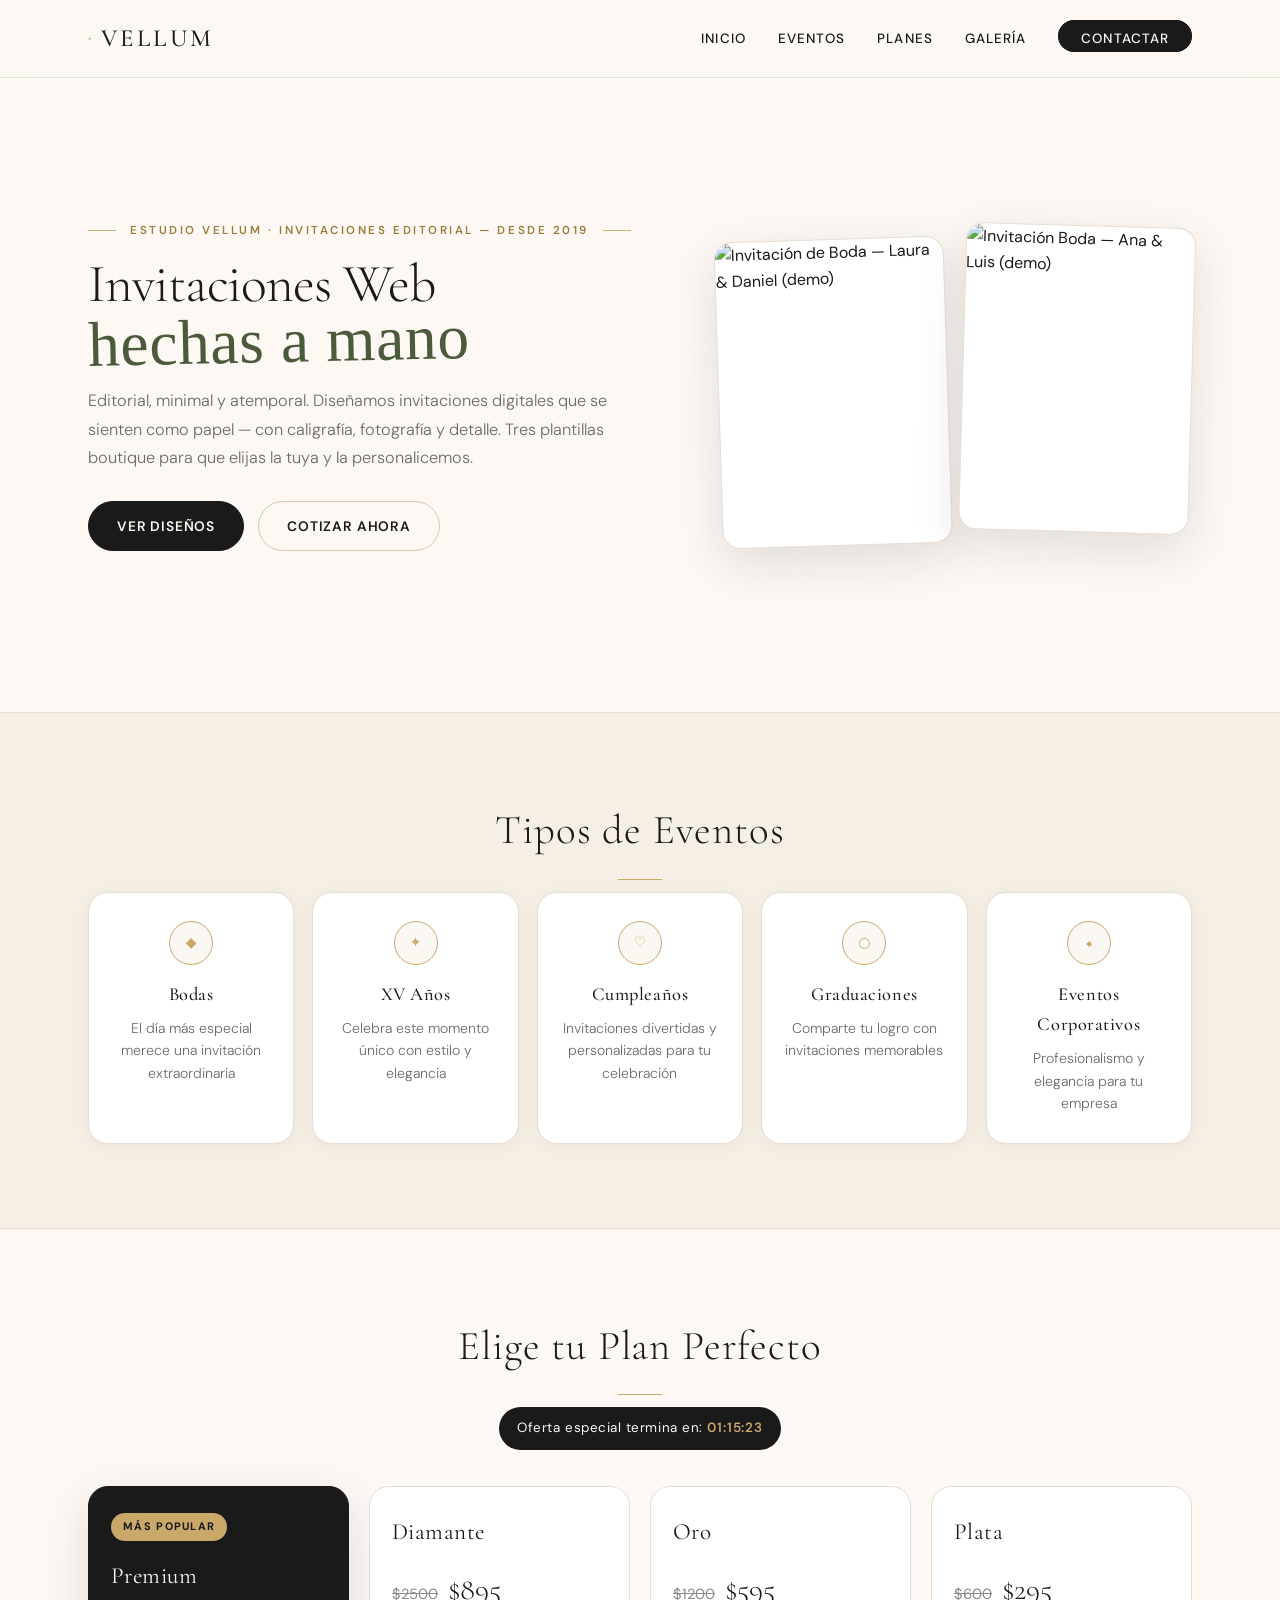
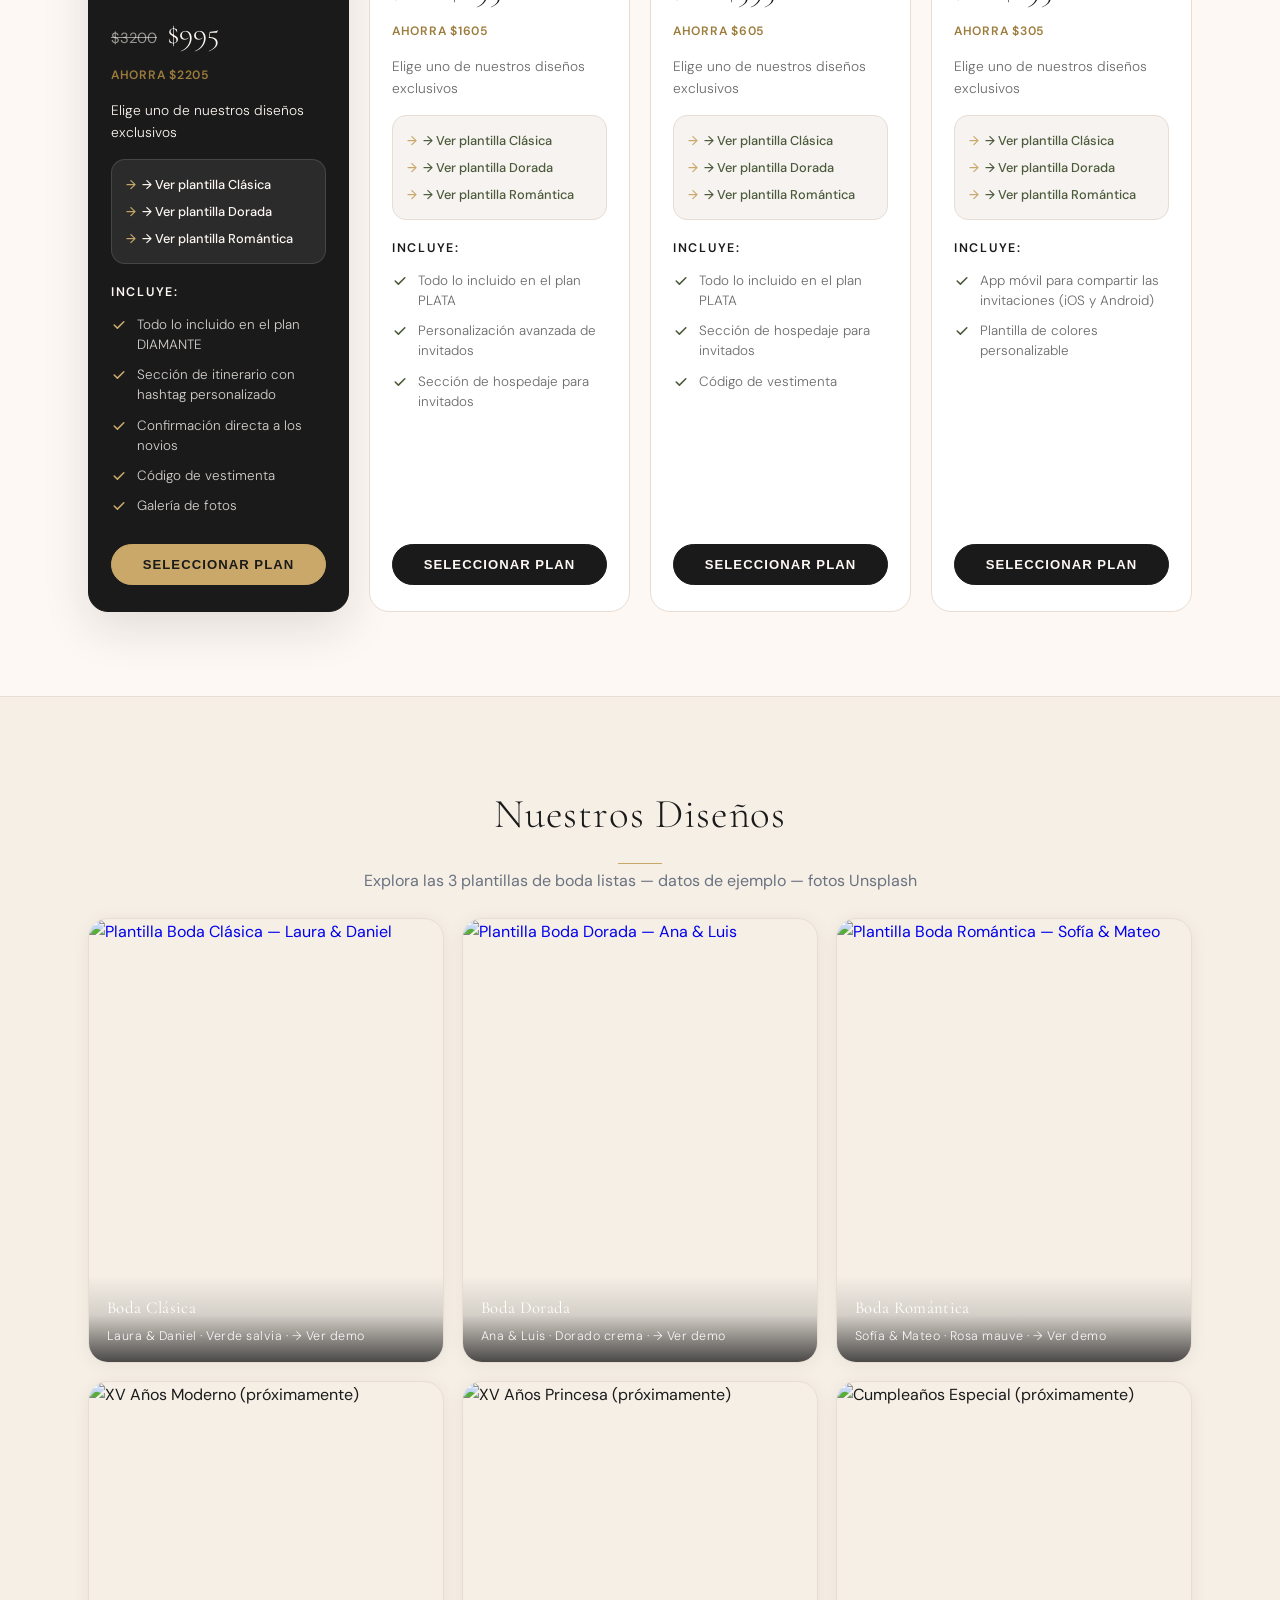
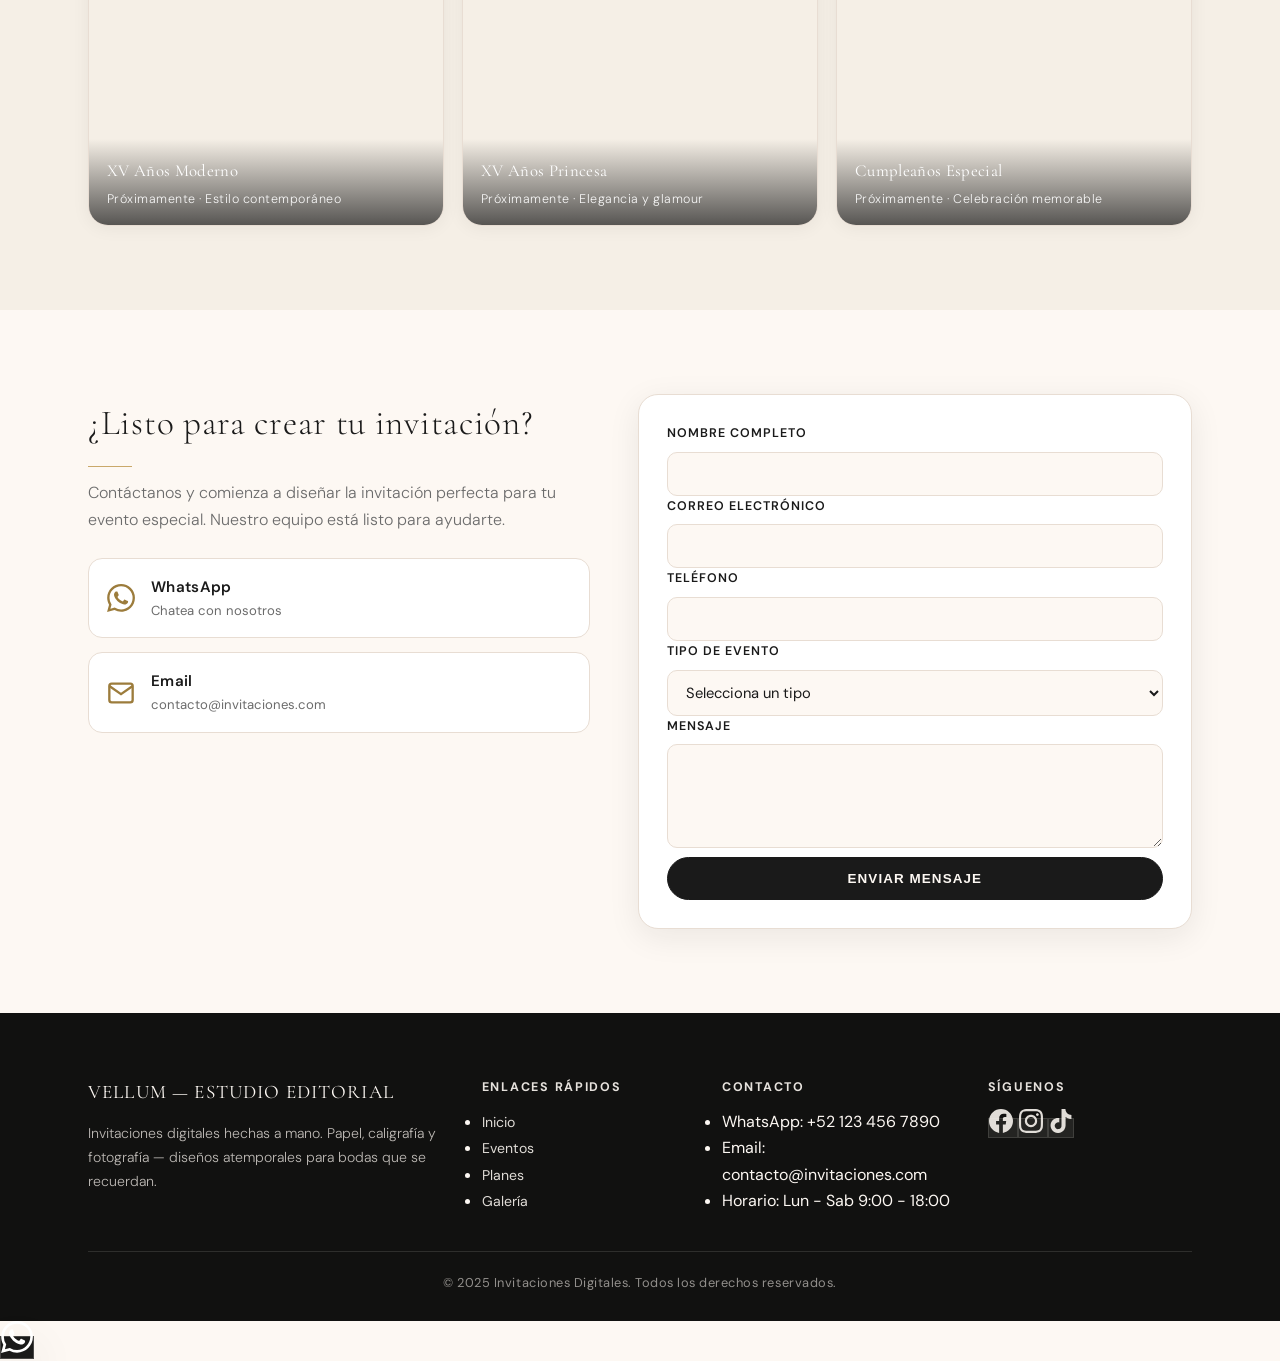
==== commit 6bf54e26: "feat(plantillas): integridad color/fotos + QR interactivo + demo sin genérico - Color: revisa integr" ====
--- a/Principal/index.html
+++ b/Principal/index.html
@@ -295,7 +295,7 @@
     <section class="galeria" id="galeria">
         <div class="container">
             <h2 class="section-title">Nuestros Diseños</h2>
-            <p style="text-align:center; color:#6b7280; margin:-8px 0 24px; font-family:'DM Sans',sans-serif;">Explora las 3 plantillas de boda listas — datos genéricos, stock Unsplash</p>
+            <p style="text-align:center; color:#6b7280; margin:-8px 0 24px; font-family:'DM Sans',sans-serif;">Explora las 3 plantillas de boda listas — datos de ejemplo — fotos Unsplash</p>
             <div class="gallery-grid">
                 <a href="./Plantillas/boda-clasica/" class="gallery-item" style="text-decoration:none;">
                     <img src="https://images.unsplash.com/photo-1519741497674-611481863552?w=600&q=80&auto=format&fit=crop" alt="Plantilla Boda Clásica — Laura & Daniel" loading="lazy" decoding="async">
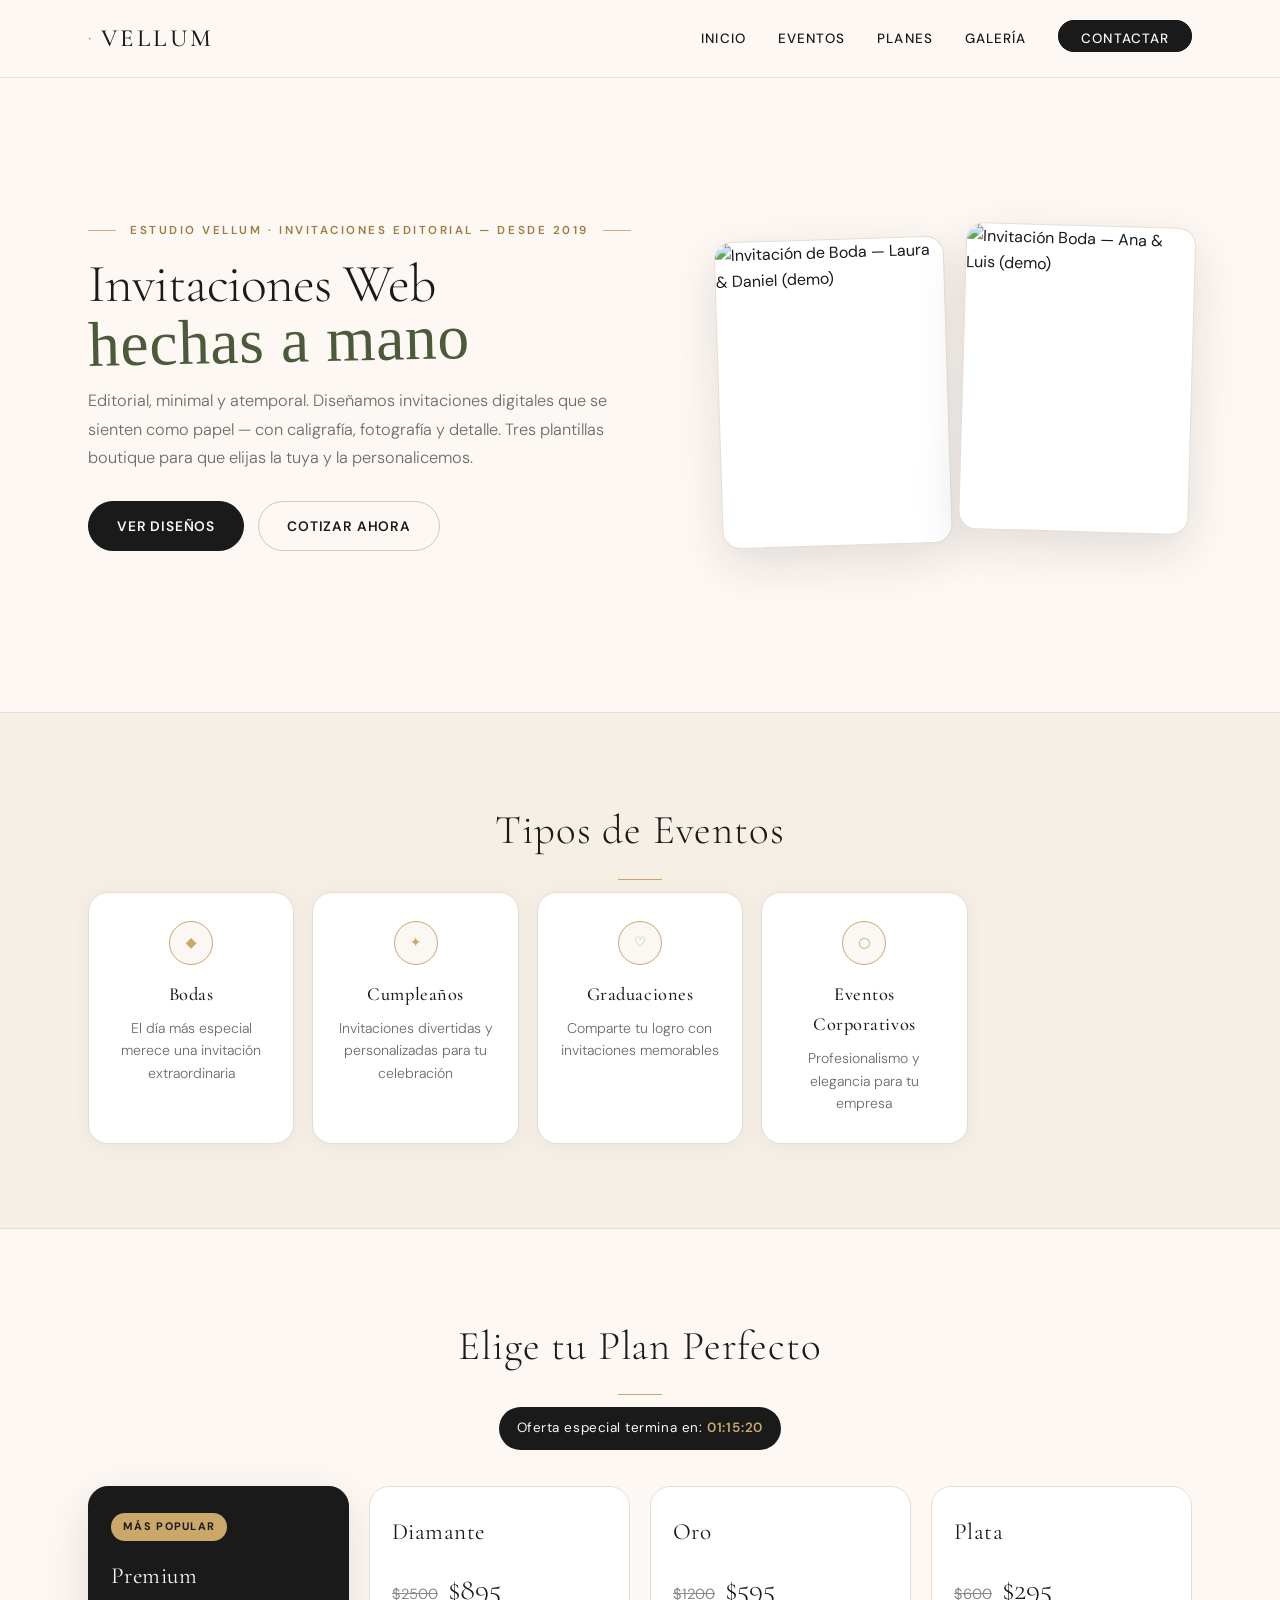
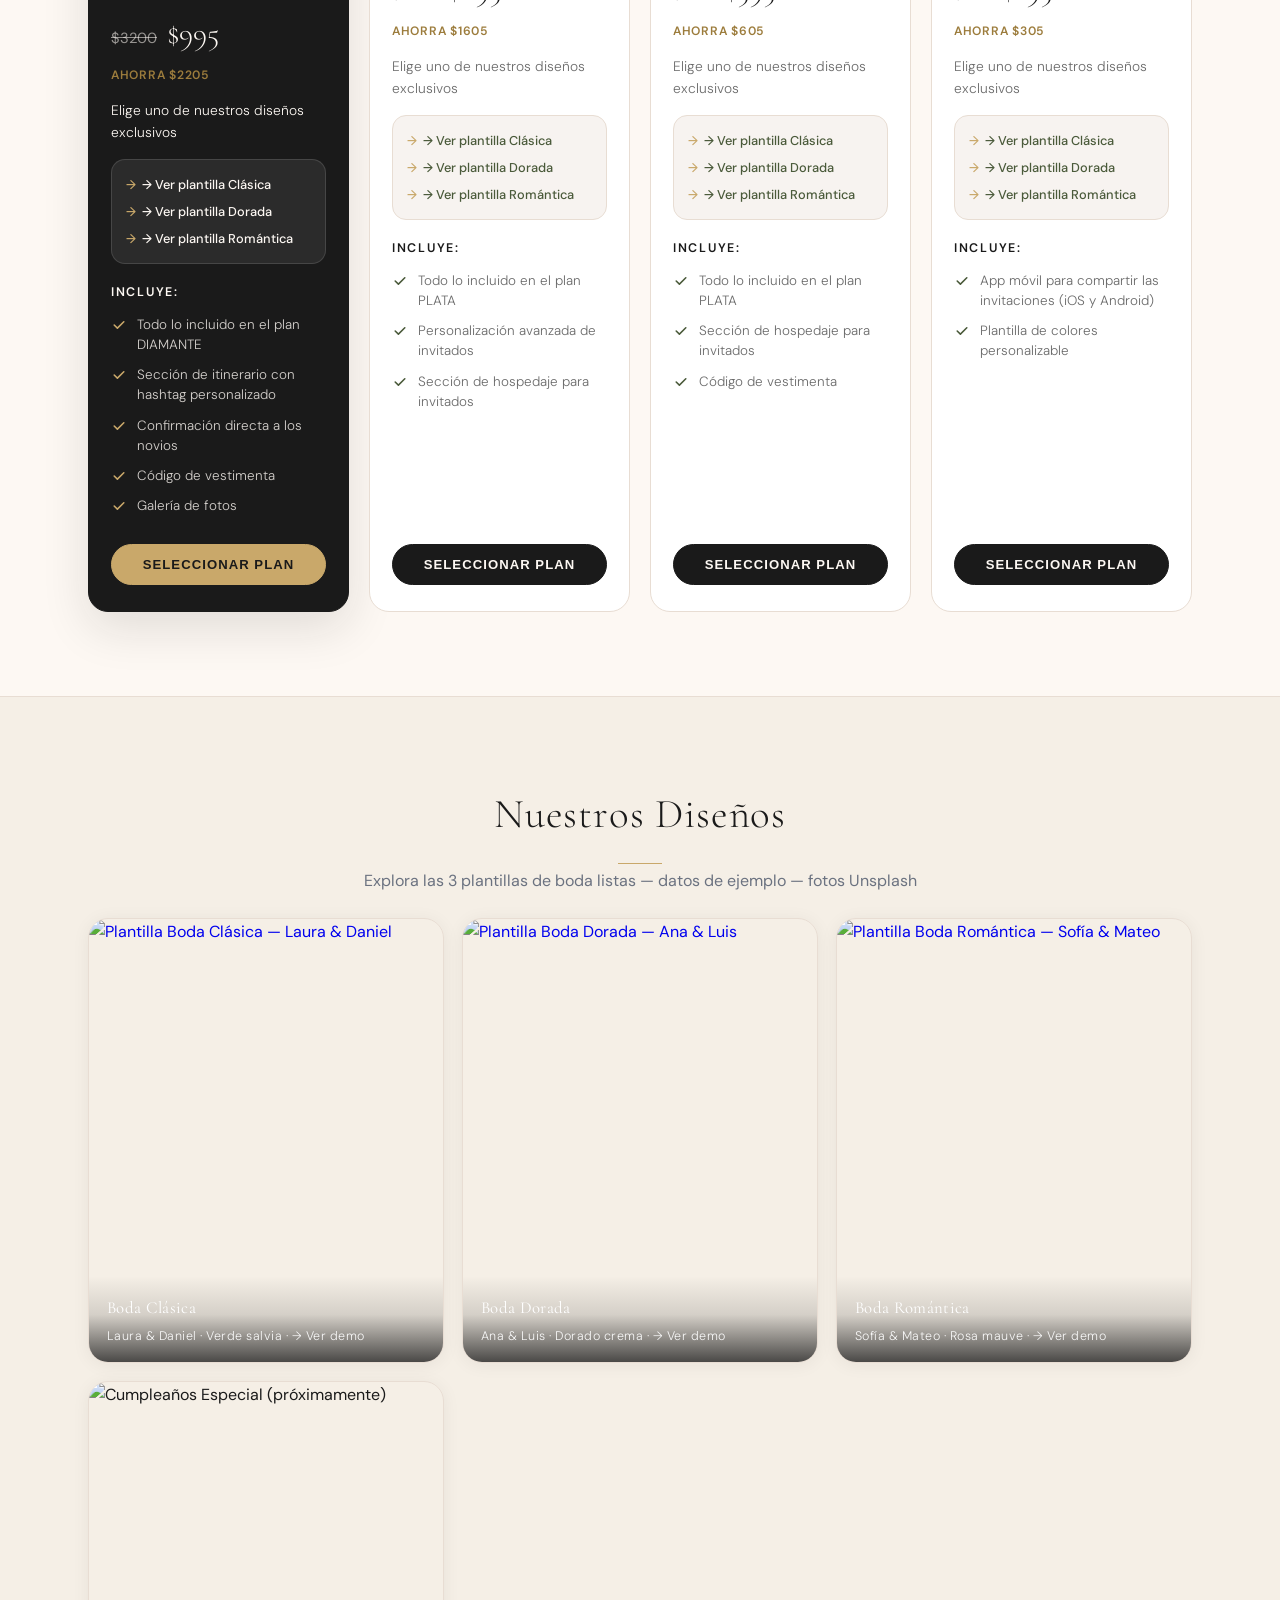
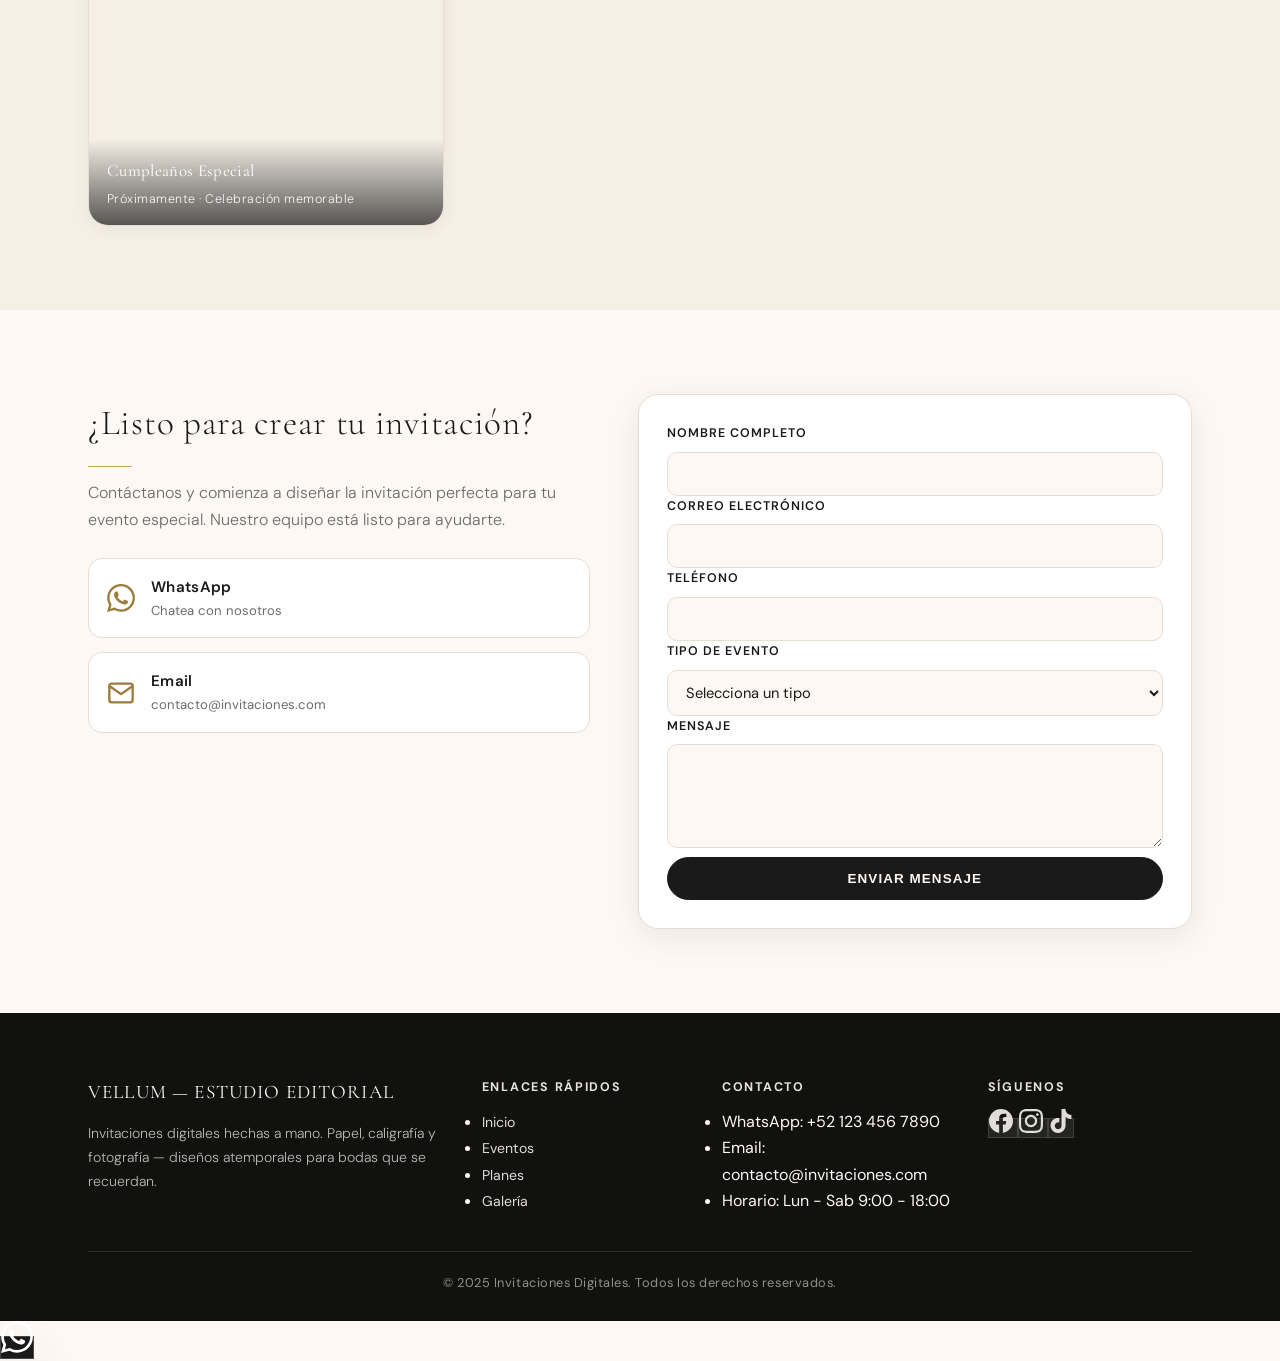
==== commit b1e37885: "fix(plantillas): sidebar elegante + oculta XV del landing - sidebar plantillas: rework completo (bac" ====
--- a/Principal/index.html
+++ b/Principal/index.html
@@ -75,13 +75,6 @@
                     </div>
                     <div class="carousel-slide">
                         <div class="event-card">
-                            <div class="event-icon">👑</div>
-                            <h3 class="event-title">XV Años</h3>
-                            <p class="event-description">Celebra este momento único con estilo y elegancia</p>
-                        </div>
-                    </div>
-                    <div class="carousel-slide">
-                        <div class="event-card">
                             <div class="event-icon">🎂</div>
                             <h3 class="event-title">Cumpleaños</h3>
                             <p class="event-description">Invitaciones divertidas y personalizadas para tu celebración</p>
@@ -318,20 +311,6 @@
                         <p>Sofía & Mateo · Rosa mauve · → Ver demo</p>
                     </div>
                 </a>
-                <div class="gallery-item">
-                    <img src="https://images.unsplash.com/photo-1520854221256-589c14166900?w=600&q=80&auto=format&fit=crop" alt="XV Años Moderno (próximamente)" loading="lazy" decoding="async">
-                    <div class="gallery-overlay">
-                        <h3>XV Años Moderno</h3>
-                        <p>Próximamente · Estilo contemporáneo</p>
-                    </div>
-                </div>
-                <div class="gallery-item">
-                    <img src="https://images.unsplash.com/photo-1583939003579-730e3918a45a?w=600&q=80&auto=format&fit=crop" alt="XV Años Princesa (próximamente)" loading="lazy" decoding="async">
-                    <div class="gallery-overlay">
-                        <h3>XV Años Princesa</h3>
-                        <p>Próximamente · Elegancia y glamour</p>
-                    </div>
-                </div>
                 <div class="gallery-item">
                     <img src="https://images.unsplash.com/photo-1511795409834-ef04bbd61622?w=600&q=80&auto=format&fit=crop" alt="Cumpleaños Especial (próximamente)" loading="lazy" decoding="async">
                     <div class="gallery-overlay">
@@ -392,7 +371,6 @@
                         <select id="evento" name="evento" required>
                             <option value="">Selecciona un tipo</option>
                             <option value="boda">Boda</option>
-                            <option value="xv">XV Años</option>
                             <option value="cumpleanos">Cumpleaños</option>
                             <option value="graduacion">Graduación</option>
                             <option value="corporativo">Evento Corporativo</option>
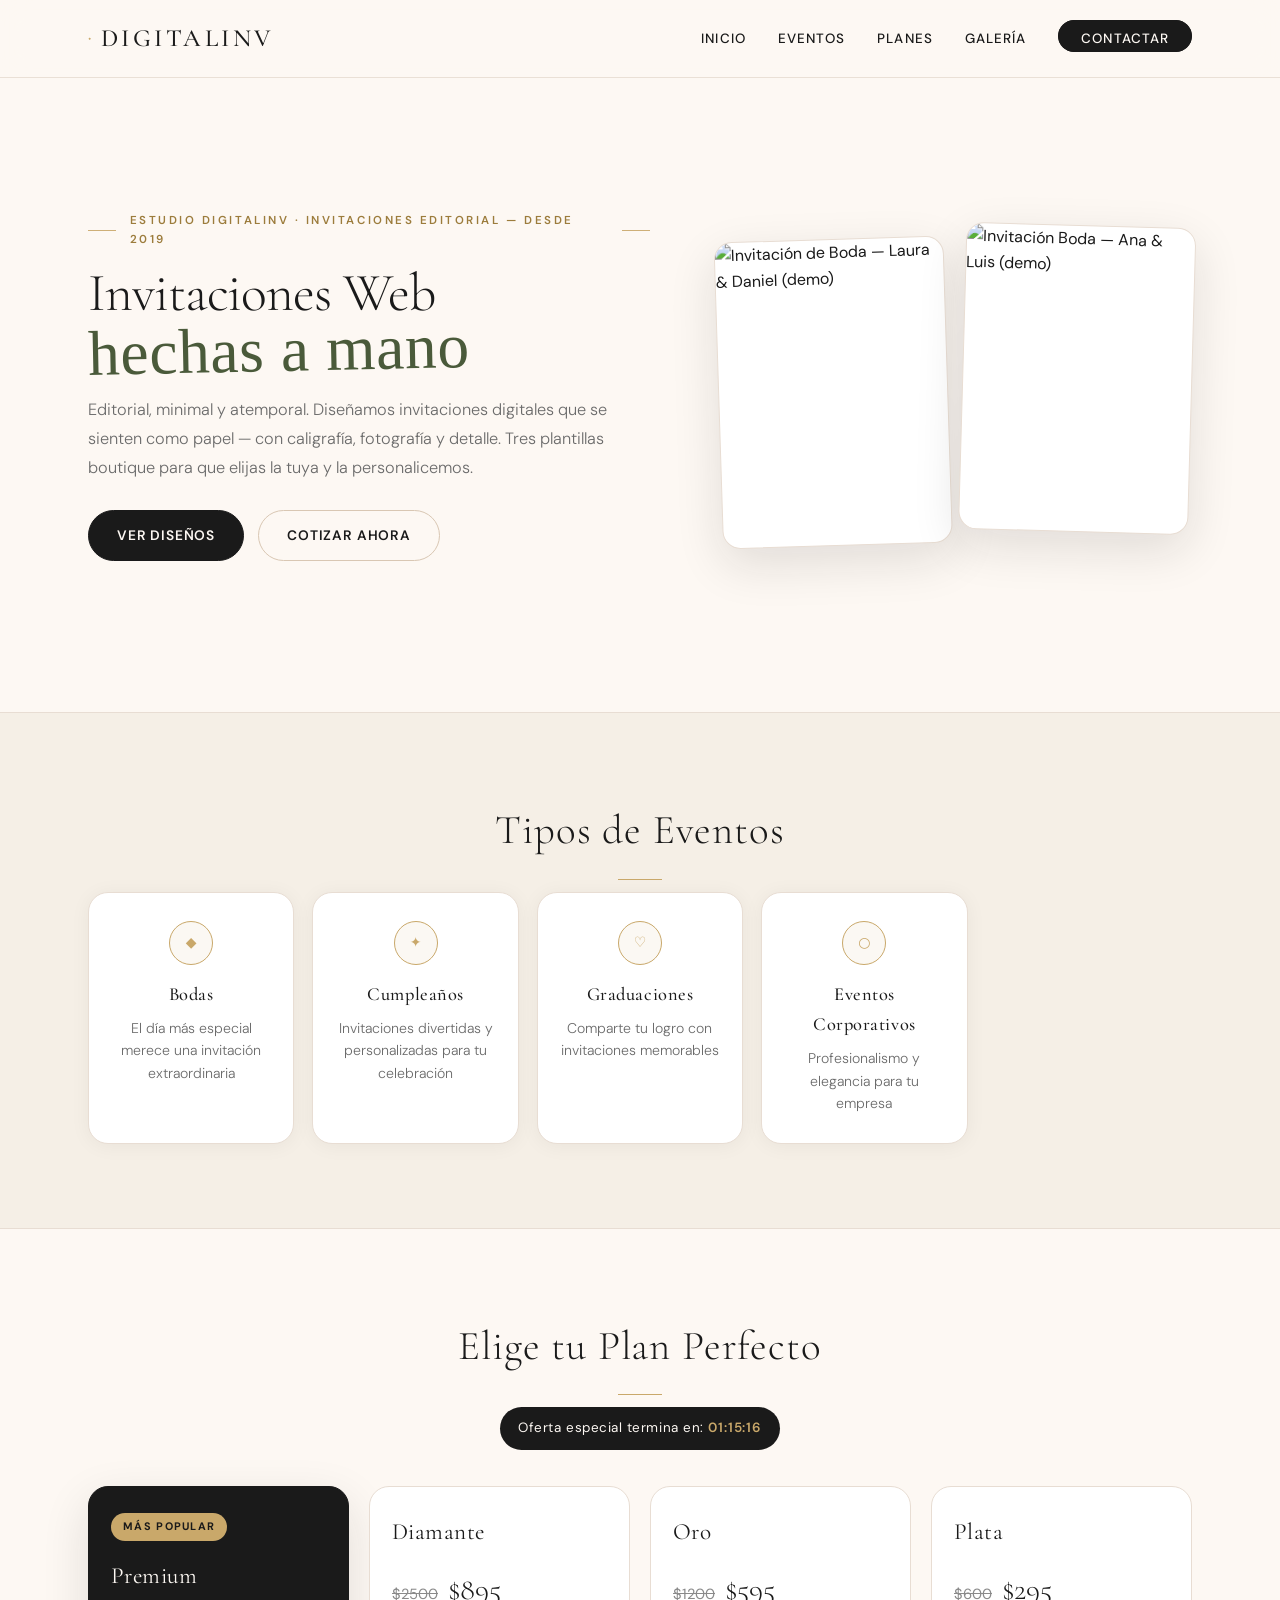
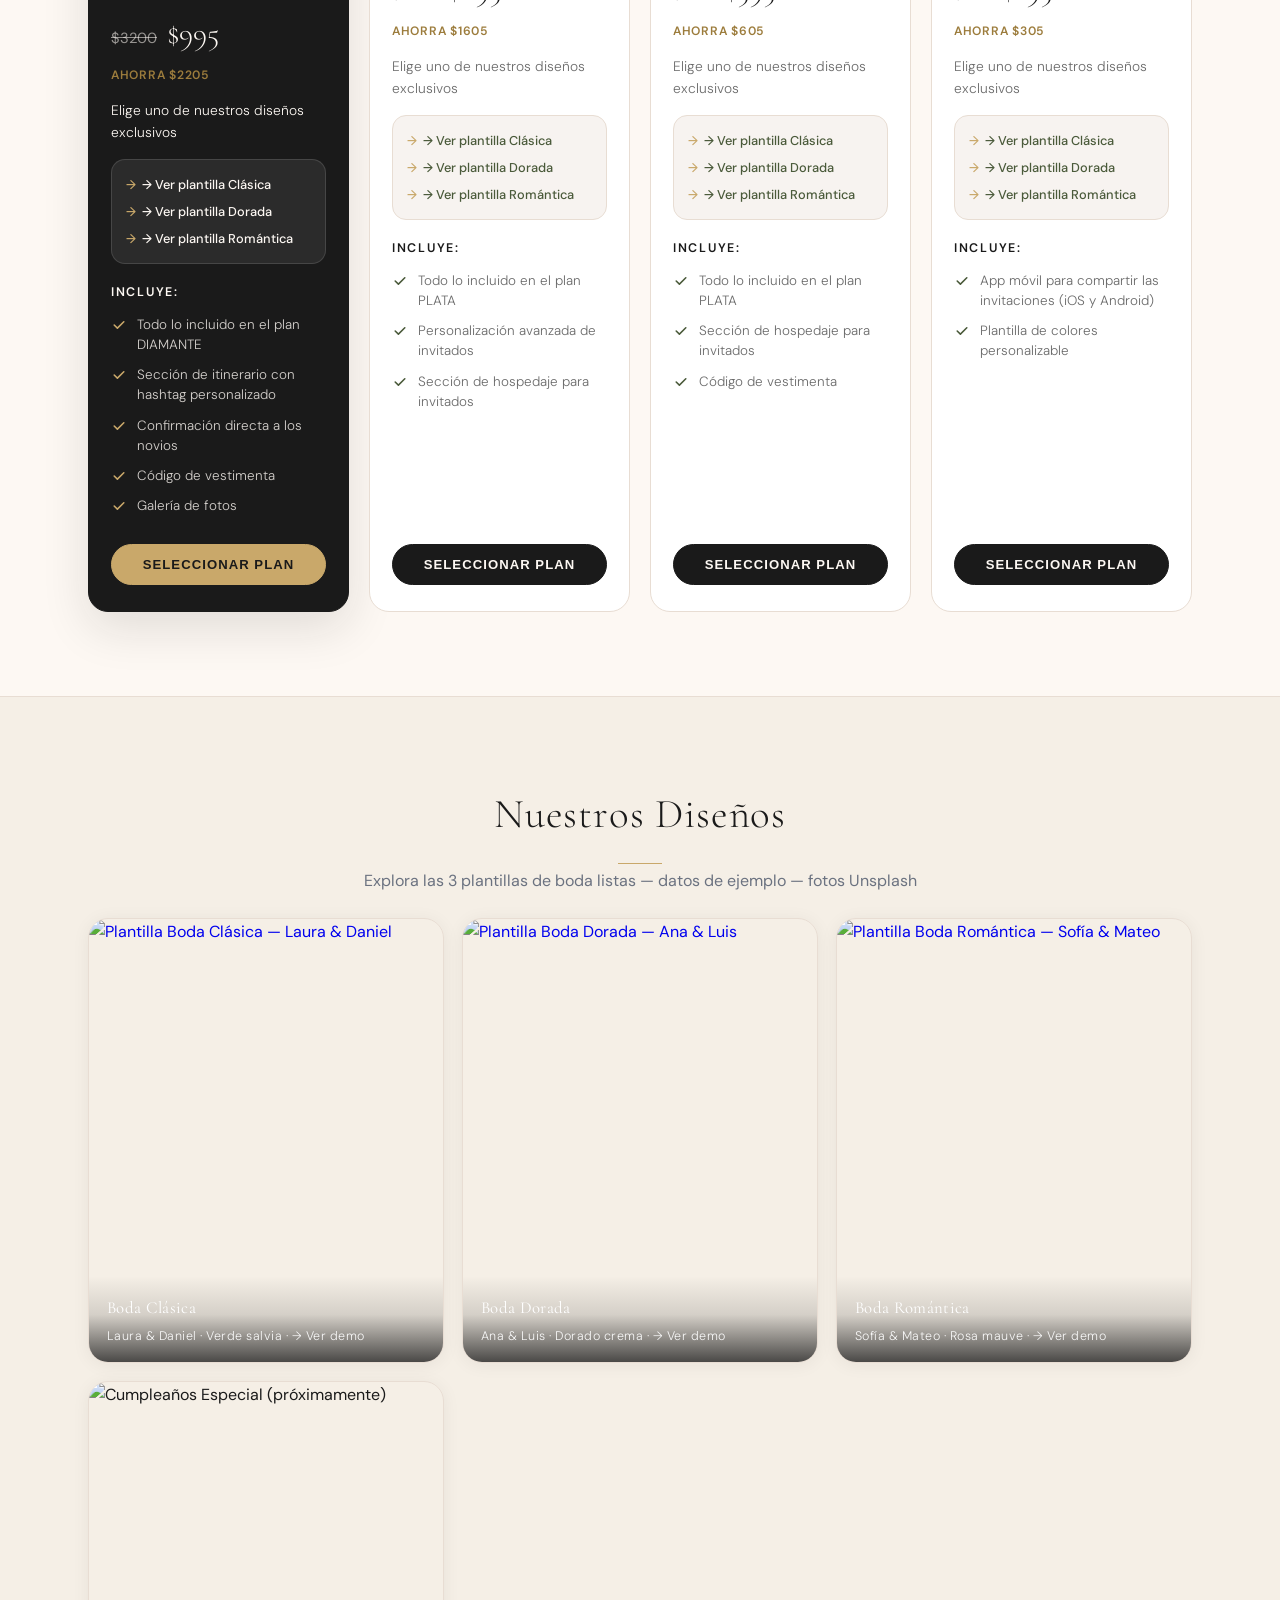
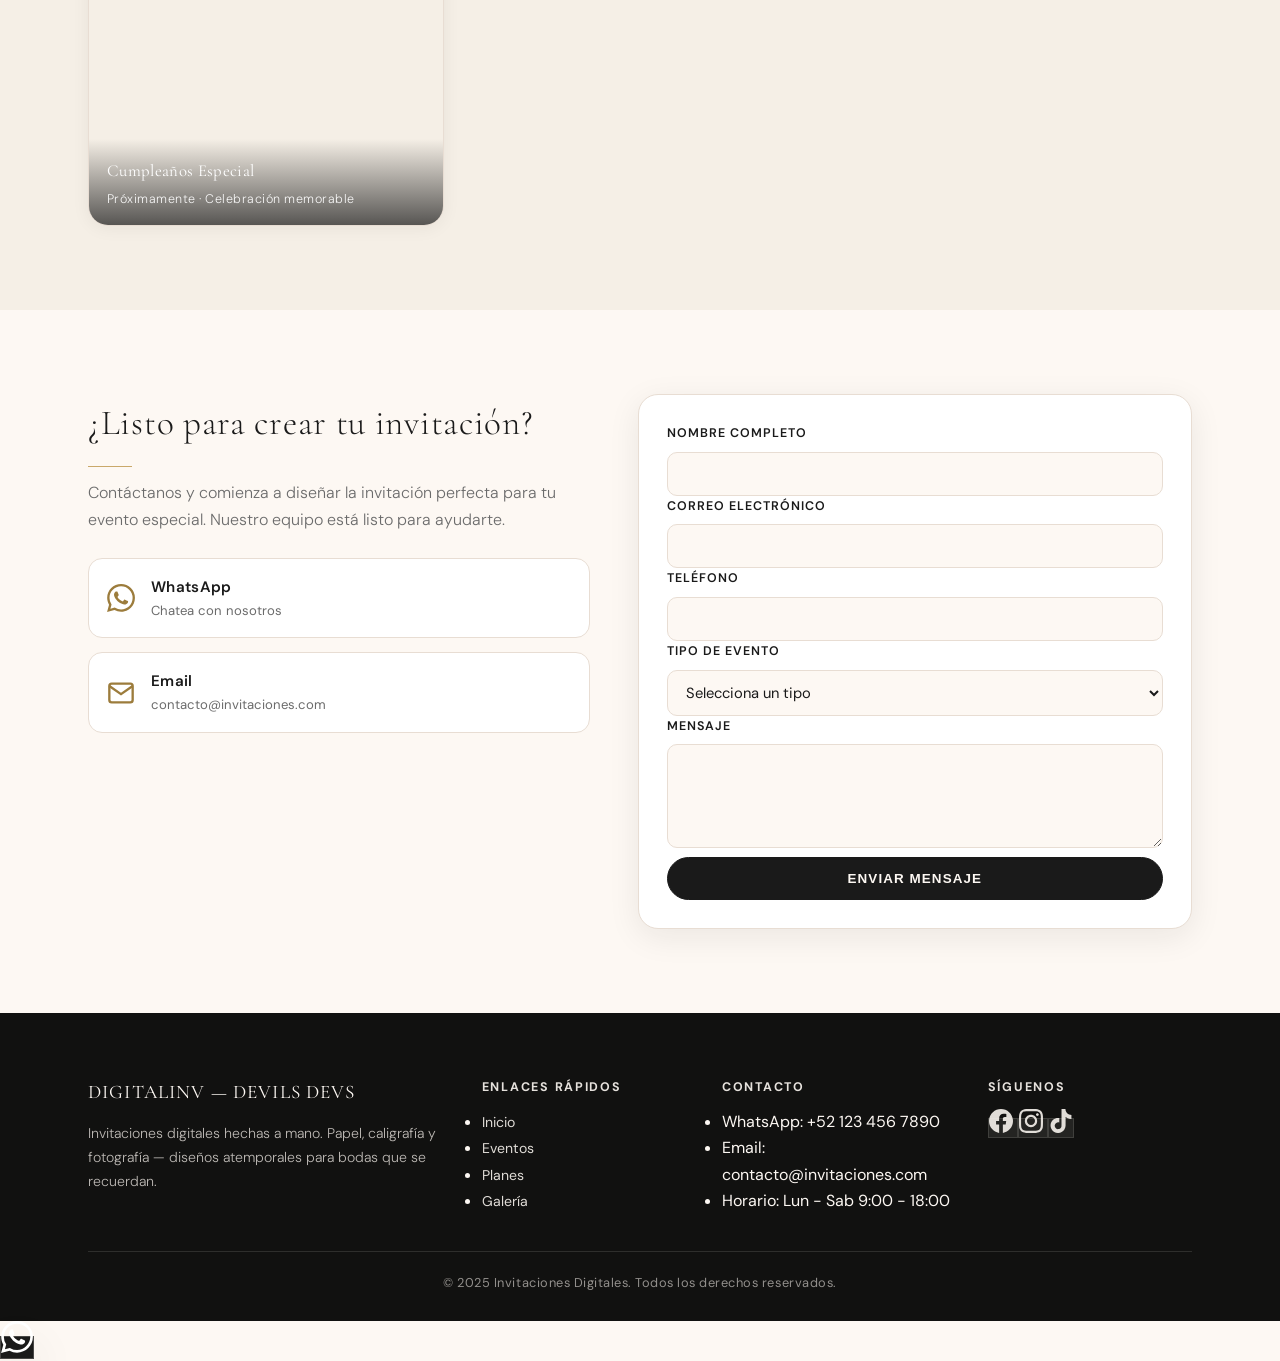
==== commit 2c6c3ff7: "fix: pase debajo de fotos + branding DigitalInv (no Vellum) - plantillas: mueve #qr-demo debajo de #" ====
--- a/Principal/index.html
+++ b/Principal/index.html
@@ -10,7 +10,7 @@
     <!-- Header -->
     <header class="header">
         <nav class="nav">
-            <div class="nav-brand">VELLUM</div>
+            <div class="nav-brand">DIGITALINV</div>
             <button class="nav-toggle" aria-label="Toggle menu">
                 <span></span>
                 <span></span>
@@ -30,7 +30,7 @@
     <section class="hero" id="inicio">
         <div class="hero-content">
             <div class="hero-text">
-                <div class="hero-eyebrow">Estudio Vellum · Invitaciones Editorial — Desde 2019</div>
+                <div class="hero-eyebrow">Estudio DigitalInv · Invitaciones Editorial — Desde 2019</div>
                 <h1 class="hero-title">
                     Invitaciones Web <span class="highlight">hechas a mano</span>
                 </h1>
@@ -392,7 +392,7 @@
         <div class="container">
             <div class="footer-content">
                 <div class="footer-section">
-                    <h3>VELLUM — Estudio Editorial</h3>
+                    <h3>DIGITALINV — Devils Devs</h3>
                     <p>Invitaciones digitales hechas a mano. Papel, caligrafía y fotografía — diseños atemporales para bodas que se recuerdan.</p>
                 </div>
                 <div class="footer-section">
--- a/Principal/styles.css
+++ b/Principal/styles.css
@@ -1,5 +1,5 @@
 /* ==========================================================
-   VELLUM — Landing Editorial Premium
+   DIGITALINV — Landing Editorial Premium
    Rework 2026-09-02 — quitar estética ChatGPT / genérica IA
    Palette: ivory #fdf8f3, charcoal #1a1a1a, sage #4a5a3a,
             gold #c9a86a, blush #e8ddd3, stone #f5efe6
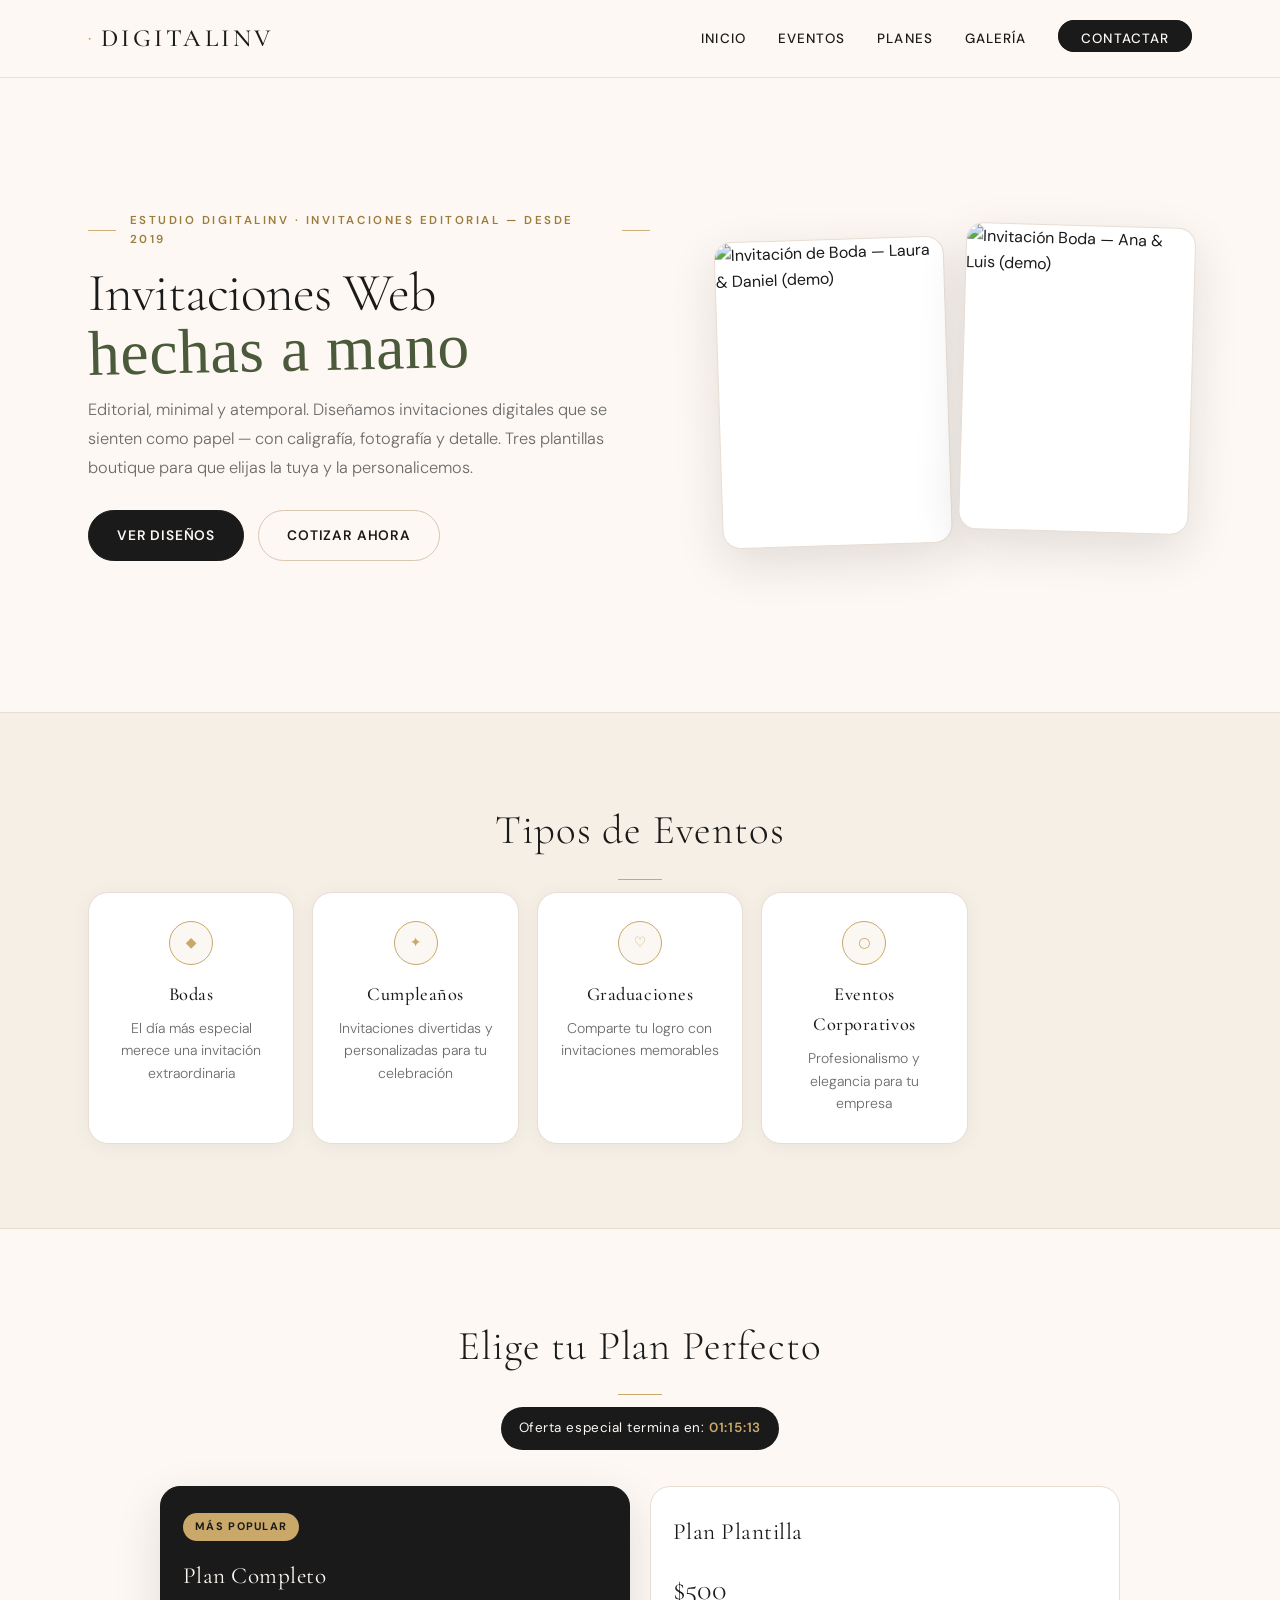
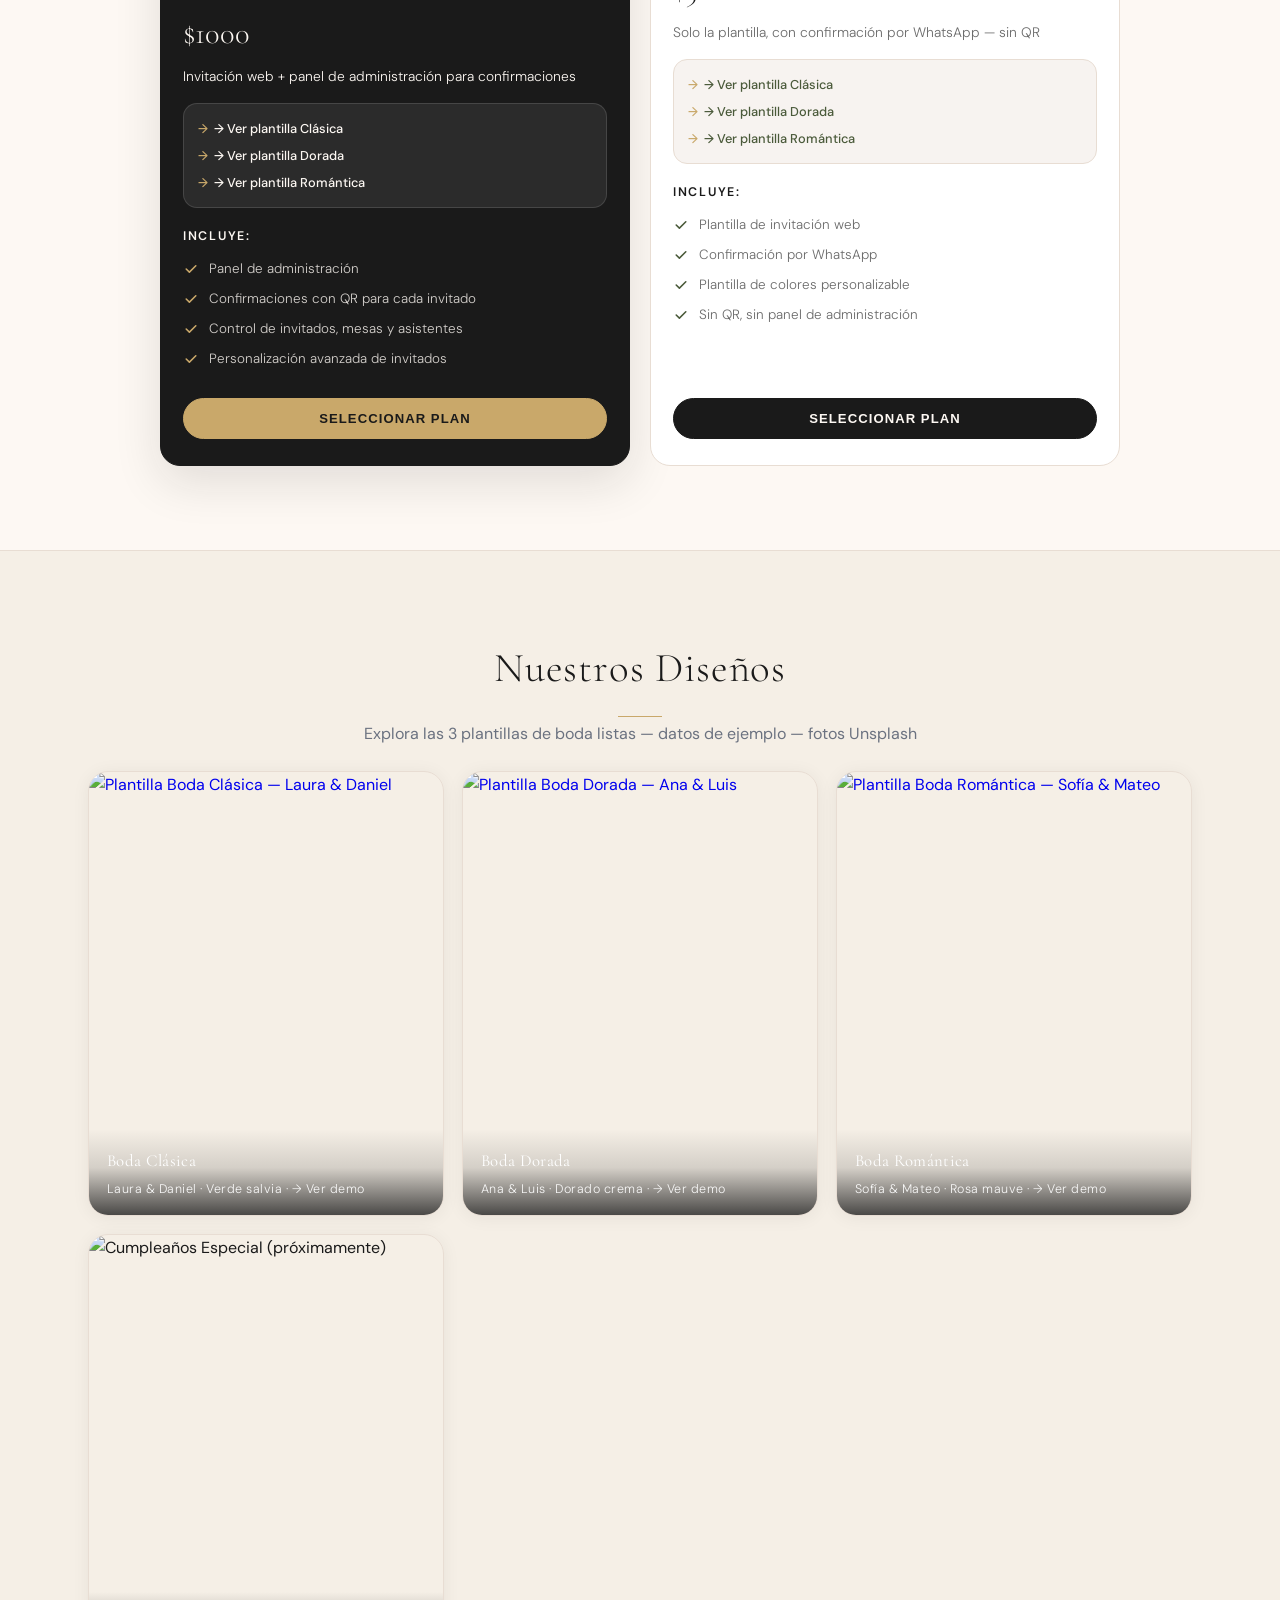
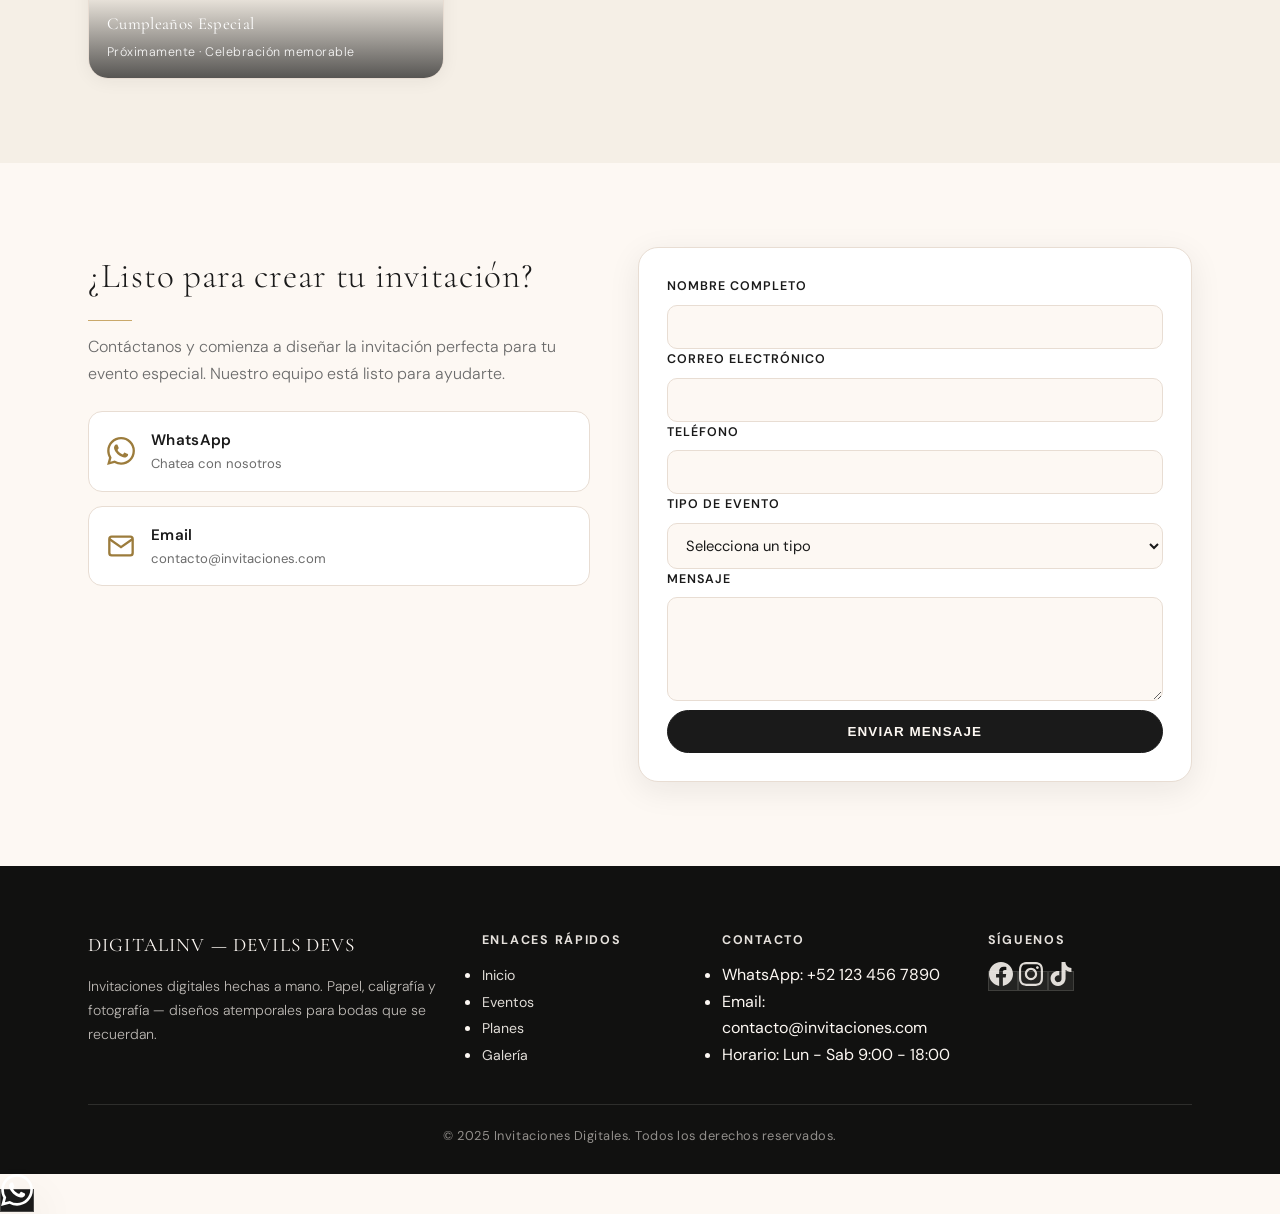
==== commit 564d763c: "feat(landing): 2 planes de precio — Completo $1000 y Plantilla $500 - Plan Completo $1000 (featured)" ====
--- a/Principal/index.html
+++ b/Principal/index.html
@@ -114,16 +114,14 @@
                 <span>Oferta especial termina en: <strong id="countdown-timer">23:59:58</strong></span>
             </div>
             <div class="pricing-grid">
-                <!-- Plan Premium -->
+                <!-- Plan Completo -->
                 <div class="pricing-card featured">
                     <div class="badge">MÁS POPULAR</div>
-                    <h3 class="plan-name">Premium</h3>
+                    <h3 class="plan-name">Plan Completo</h3>
                     <div class="plan-price">
-                        <span class="price-old">$3200</span>
-                        <span class="price-current">$995</span>
-                    </div>
-                    <p class="price-savings">Ahorra $2205</p>
-                    <p class="plan-description">Elige uno de nuestros diseños exclusivos</p>
+                        <span class="price-current">$1000</span>
+                    </div>
+                    <p class="plan-description">Invitación web + panel de administración para confirmaciones</p>
                     <div class="plan-links">
                         <a href="./Plantillas/boda-clasica/" class="plan-link">→ Ver plantilla Clásica</a>
                         <a href="./Plantillas/boda-dorada/" class="plan-link">→ Ver plantilla Dorada</a>
@@ -136,86 +134,38 @@
                                 <svg class="check-icon" width="20" height="20" viewBox="0 0 20 20" fill="currentColor">
                                     <path d="M16.707 5.293a1 1 0 010 1.414l-8 8a1 1 0 01-1.414 0l-4-4a1 1 0 011.414-1.414L8 12.586l7.293-7.293a1 1 0 011.414 0z"/>
                                 </svg>
-                                Todo lo incluido en el plan DIAMANTE
-                            </li>
-                            <li>
-                                <svg class="check-icon" width="20" height="20" viewBox="0 0 20 20" fill="currentColor">
-                                    <path d="M16.707 5.293a1 1 0 010 1.414l-8 8a1 1 0 01-1.414 0l-4-4a1 1 0 011.414-1.414L8 12.586l7.293-7.293a1 1 0 011.414 0z"/>
-                                </svg>
-                                Sección de itinerario con hashtag personalizado
-                            </li>
-                            <li>
-                                <svg class="check-icon" width="20" height="20" viewBox="0 0 20 20" fill="currentColor">
-                                    <path d="M16.707 5.293a1 1 0 010 1.414l-8 8a1 1 0 01-1.414 0l-4-4a1 1 0 011.414-1.414L8 12.586l7.293-7.293a1 1 0 011.414 0z"/>
-                                </svg>
-                                Confirmación directa a los novios
-                            </li>
-                            <li>
-                                <svg class="check-icon" width="20" height="20" viewBox="0 0 20 20" fill="currentColor">
-                                    <path d="M16.707 5.293a1 1 0 010 1.414l-8 8a1 1 0 01-1.414 0l-4-4a1 1 0 011.414-1.414L8 12.586l7.293-7.293a1 1 0 011.414 0z"/>
-                                </svg>
-                                Código de vestimenta
-                            </li>
-                            <li>
-                                <svg class="check-icon" width="20" height="20" viewBox="0 0 20 20" fill="currentColor">
-                                    <path d="M16.707 5.293a1 1 0 010 1.414l-8 8a1 1 0 01-1.414 0l-4-4a1 1 0 011.414-1.414L8 12.586l7.293-7.293a1 1 0 011.414 0z"/>
-                                </svg>
-                                Galería de fotos
+                                Panel de administración
+                            </li>
+                            <li>
+                                <svg class="check-icon" width="20" height="20" viewBox="0 0 20 20" fill="currentColor">
+                                    <path d="M16.707 5.293a1 1 0 010 1.414l-8 8a1 1 0 01-1.414 0l-4-4a1 1 0 011.414-1.414L8 12.586l7.293-7.293a1 1 0 011.414 0z"/>
+                                </svg>
+                                Confirmaciones con QR para cada invitado
+                            </li>
+                            <li>
+                                <svg class="check-icon" width="20" height="20" viewBox="0 0 20 20" fill="currentColor">
+                                    <path d="M16.707 5.293a1 1 0 010 1.414l-8 8a1 1 0 01-1.414 0l-4-4a1 1 0 011.414-1.414L8 12.586l7.293-7.293a1 1 0 011.414 0z"/>
+                                </svg>
+                                Control de invitados, mesas y asistentes
+                            </li>
+                            <li>
+                                <svg class="check-icon" width="20" height="20" viewBox="0 0 20 20" fill="currentColor">
+                                    <path d="M16.707 5.293a1 1 0 010 1.414l-8 8a1 1 0 01-1.414 0l-4-4a1 1 0 011.414-1.414L8 12.586l7.293-7.293a1 1 0 011.414 0z"/>
+                                </svg>
+                                Personalización avanzada de invitados
                             </li>
                         </ul>
                     </div>
                     <button class="btn btn-plan">Seleccionar Plan</button>
                 </div>
 
-                <!-- Plan Diamante -->
+                <!-- Plan Plantilla -->
                 <div class="pricing-card">
-                    <h3 class="plan-name">Diamante</h3>
+                    <h3 class="plan-name">Plan Plantilla</h3>
                     <div class="plan-price">
-                        <span class="price-old">$2500</span>
-                        <span class="price-current">$895</span>
-                    </div>
-                    <p class="price-savings">Ahorra $1605</p>
-                    <p class="plan-description">Elige uno de nuestros diseños exclusivos</p>
-                     <div class="plan-links">
-                        <a href="./Plantillas/boda-clasica/" class="plan-link">→ Ver plantilla Clásica</a>
-                        <a href="./Plantillas/boda-dorada/" class="plan-link">→ Ver plantilla Dorada</a>
-                        <a href="./Plantillas/boda-romantica/" class="plan-link">→ Ver plantilla Romántica</a>
-                    </div>
-                    <div class="plan-features">
-                        <h4>Incluye:</h4>
-                        <ul>
-                            <li>
-                                <svg class="check-icon" width="20" height="20" viewBox="0 0 20 20" fill="currentColor">
-                                    <path d="M16.707 5.293a1 1 0 010 1.414l-8 8a1 1 0 01-1.414 0l-4-4a1 1 0 011.414-1.414L8 12.586l7.293-7.293a1 1 0 011.414 0z"/>
-                                </svg>
-                                Todo lo incluido en el plan PLATA
-                            </li>
-                            <li>
-                                <svg class="check-icon" width="20" height="20" viewBox="0 0 20 20" fill="currentColor">
-                                    <path d="M16.707 5.293a1 1 0 010 1.414l-8 8a1 1 0 01-1.414 0l-4-4a1 1 0 011.414-1.414L8 12.586l7.293-7.293a1 1 0 011.414 0z"/>
-                                </svg>
-                                Personalización avanzada de invitados
-                            </li>
-                            <li>
-                                <svg class="check-icon" width="20" height="20" viewBox="0 0 20 20" fill="currentColor">
-                                    <path d="M16.707 5.293a1 1 0 010 1.414l-8 8a1 1 0 01-1.414 0l-4-4a1 1 0 011.414-1.414L8 12.586l7.293-7.293a1 1 0 011.414 0z"/>
-                                </svg>
-                                Sección de hospedaje para invitados
-                            </li>
-                        </ul>
-                    </div>
-                    <button class="btn btn-plan">Seleccionar Plan</button>
-                </div>
-
-                <!-- Plan Oro -->
-                <div class="pricing-card">
-                    <h3 class="plan-name">Oro</h3>
-                    <div class="plan-price">
-                        <span class="price-old">$1200</span>
-                        <span class="price-current">$595</span>
-                    </div>
-                    <p class="price-savings">Ahorra $605</p>
-                    <p class="plan-description">Elige uno de nuestros diseños exclusivos</p>
+                        <span class="price-current">$500</span>
+                    </div>
+                    <p class="plan-description">Solo la plantilla, con confirmación por WhatsApp — sin QR</p>
                     <div class="plan-links">
                         <a href="./Plantillas/boda-clasica/" class="plan-link">→ Ver plantilla Clásica</a>
                         <a href="./Plantillas/boda-dorada/" class="plan-link">→ Ver plantilla Dorada</a>
@@ -228,53 +178,25 @@
                                 <svg class="check-icon" width="20" height="20" viewBox="0 0 20 20" fill="currentColor">
                                     <path d="M16.707 5.293a1 1 0 010 1.414l-8 8a1 1 0 01-1.414 0l-4-4a1 1 0 011.414-1.414L8 12.586l7.293-7.293a1 1 0 011.414 0z"/>
                                 </svg>
-                                Todo lo incluido en el plan PLATA
-                            </li>
-                            <li>
-                                <svg class="check-icon" width="20" height="20" viewBox="0 0 20 20" fill="currentColor">
-                                    <path d="M16.707 5.293a1 1 0 010 1.414l-8 8a1 1 0 01-1.414 0l-4-4a1 1 0 011.414-1.414L8 12.586l7.293-7.293a1 1 0 011.414 0z"/>
-                                </svg>
-                                Sección de hospedaje para invitados
-                            </li>
-                            <li>
-                                <svg class="check-icon" width="20" height="20" viewBox="0 0 20 20" fill="currentColor">
-                                    <path d="M16.707 5.293a1 1 0 010 1.414l-8 8a1 1 0 01-1.414 0l-4-4a1 1 0 011.414-1.414L8 12.586l7.293-7.293a1 1 0 011.414 0z"/>
-                                </svg>
-                                Código de vestimenta
-                            </li>
-                        </ul>
-                    </div>
-                    <button class="btn btn-plan">Seleccionar Plan</button>
-                </div>
-
-                <!-- Plan Plata -->
-                <div class="pricing-card">
-                    <h3 class="plan-name">Plata</h3>
-                    <div class="plan-price">
-                        <span class="price-old">$600</span>
-                        <span class="price-current">$295</span>
-                    </div>
-                    <p class="price-savings">Ahorra $305</p>
-                    <p class="plan-description">Elige uno de nuestros diseños exclusivos</p>
-                    <div class="plan-links">
-                        <a href="./Plantillas/boda-clasica/" class="plan-link">→ Ver plantilla Clásica</a>
-                        <a href="./Plantillas/boda-dorada/" class="plan-link">→ Ver plantilla Dorada</a>
-                        <a href="./Plantillas/boda-romantica/" class="plan-link">→ Ver plantilla Romántica</a>
-                    </div>
-                    <div class="plan-features">
-                        <h4>Incluye:</h4>
-                        <ul>
-                            <li>
-                                <svg class="check-icon" width="20" height="20" viewBox="0 0 20 20" fill="currentColor">
-                                    <path d="M16.707 5.293a1 1 0 010 1.414l-8 8a1 1 0 01-1.414 0l-4-4a1 1 0 011.414-1.414L8 12.586l7.293-7.293a1 1 0 011.414 0z"/>
-                                </svg>
-                                App móvil para compartir las invitaciones (iOS y Android)
+                                Plantilla de invitación web
+                            </li>
+                            <li>
+                                <svg class="check-icon" width="20" height="20" viewBox="0 0 20 20" fill="currentColor">
+                                    <path d="M16.707 5.293a1 1 0 010 1.414l-8 8a1 1 0 01-1.414 0l-4-4a1 1 0 011.414-1.414L8 12.586l7.293-7.293a1 1 0 011.414 0z"/>
+                                </svg>
+                                Confirmación por WhatsApp
                             </li>
                             <li>
                                 <svg class="check-icon" width="20" height="20" viewBox="0 0 20 20" fill="currentColor">
                                     <path d="M16.707 5.293a1 1 0 010 1.414l-8 8a1 1 0 01-1.414 0l-4-4a1 1 0 011.414-1.414L8 12.586l7.293-7.293a1 1 0 011.414 0z"/>
                                 </svg>
                                 Plantilla de colores personalizable
+                            </li>
+                            <li>
+                                <svg class="check-icon" width="20" height="20" viewBox="0 0 20 20" fill="currentColor">
+                                    <path d="M16.707 5.293a1 1 0 010 1.414l-8 8a1 1 0 01-1.414 0l-4-4a1 1 0 011.414-1.414L8 12.586l7.293-7.293a1 1 0 011.414 0z"/>
+                                </svg>
+                                Sin QR, sin panel de administración
                             </li>
                         </ul>
                     </div>
--- a/Principal/styles.css
+++ b/Principal/styles.css
@@ -200,7 +200,7 @@
 }
 .countdown-icon{ display:none; }
 #countdown-timer{ font-variant-numeric:tabular-nums; letter-spacing:0.06em; color:var(--color-gold); font-weight:600; }
-.pricing-grid{ display:grid; grid-template-columns:repeat(4,1fr); gap:20px; max-width:1160px; margin:0 auto; align-items:stretch; }
+.pricing-grid{ display:grid; grid-template-columns:repeat(2,1fr); gap:20px; max-width:960px; margin:0 auto; align-items:stretch; }
 .pricing-card{
   background:var(--color-surface-2); border:1px solid var(--color-border);
   border-radius:var(--radius-lg); padding:26px 22px; display:flex; flex-direction:column;
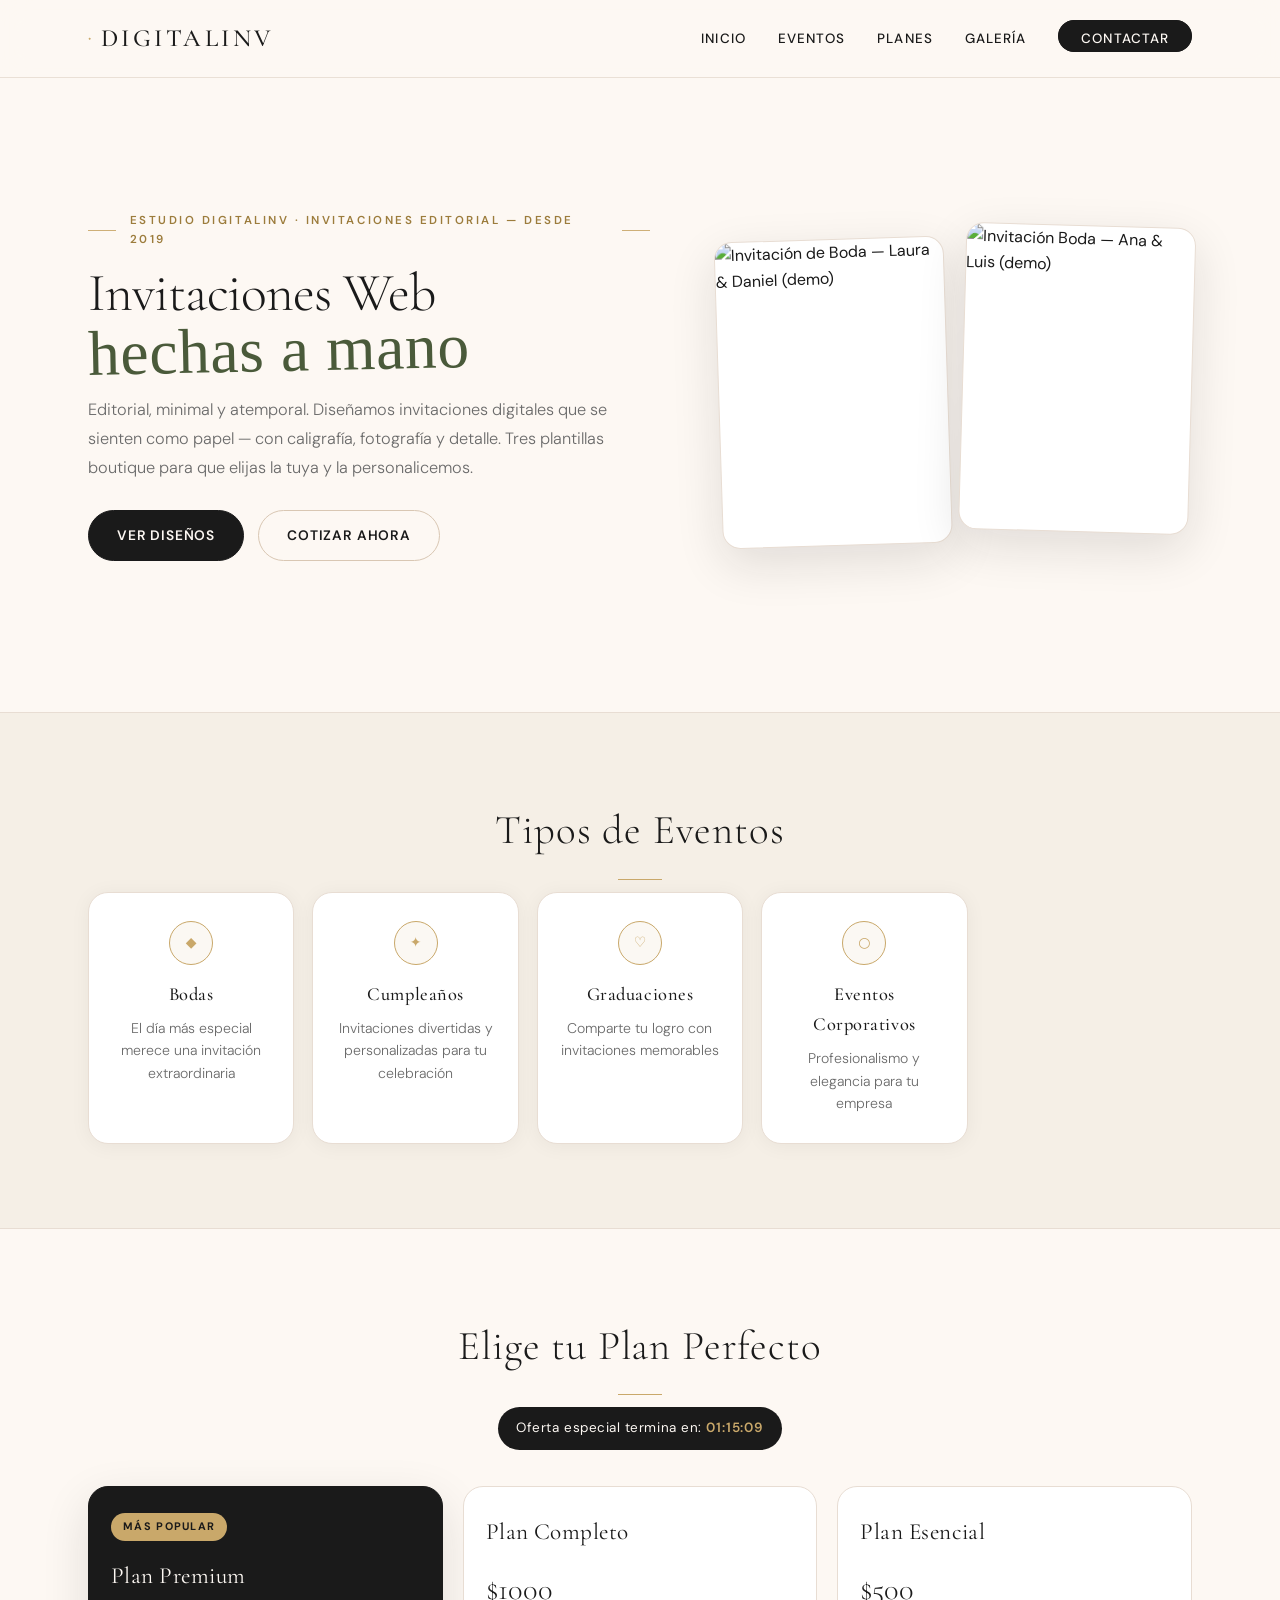
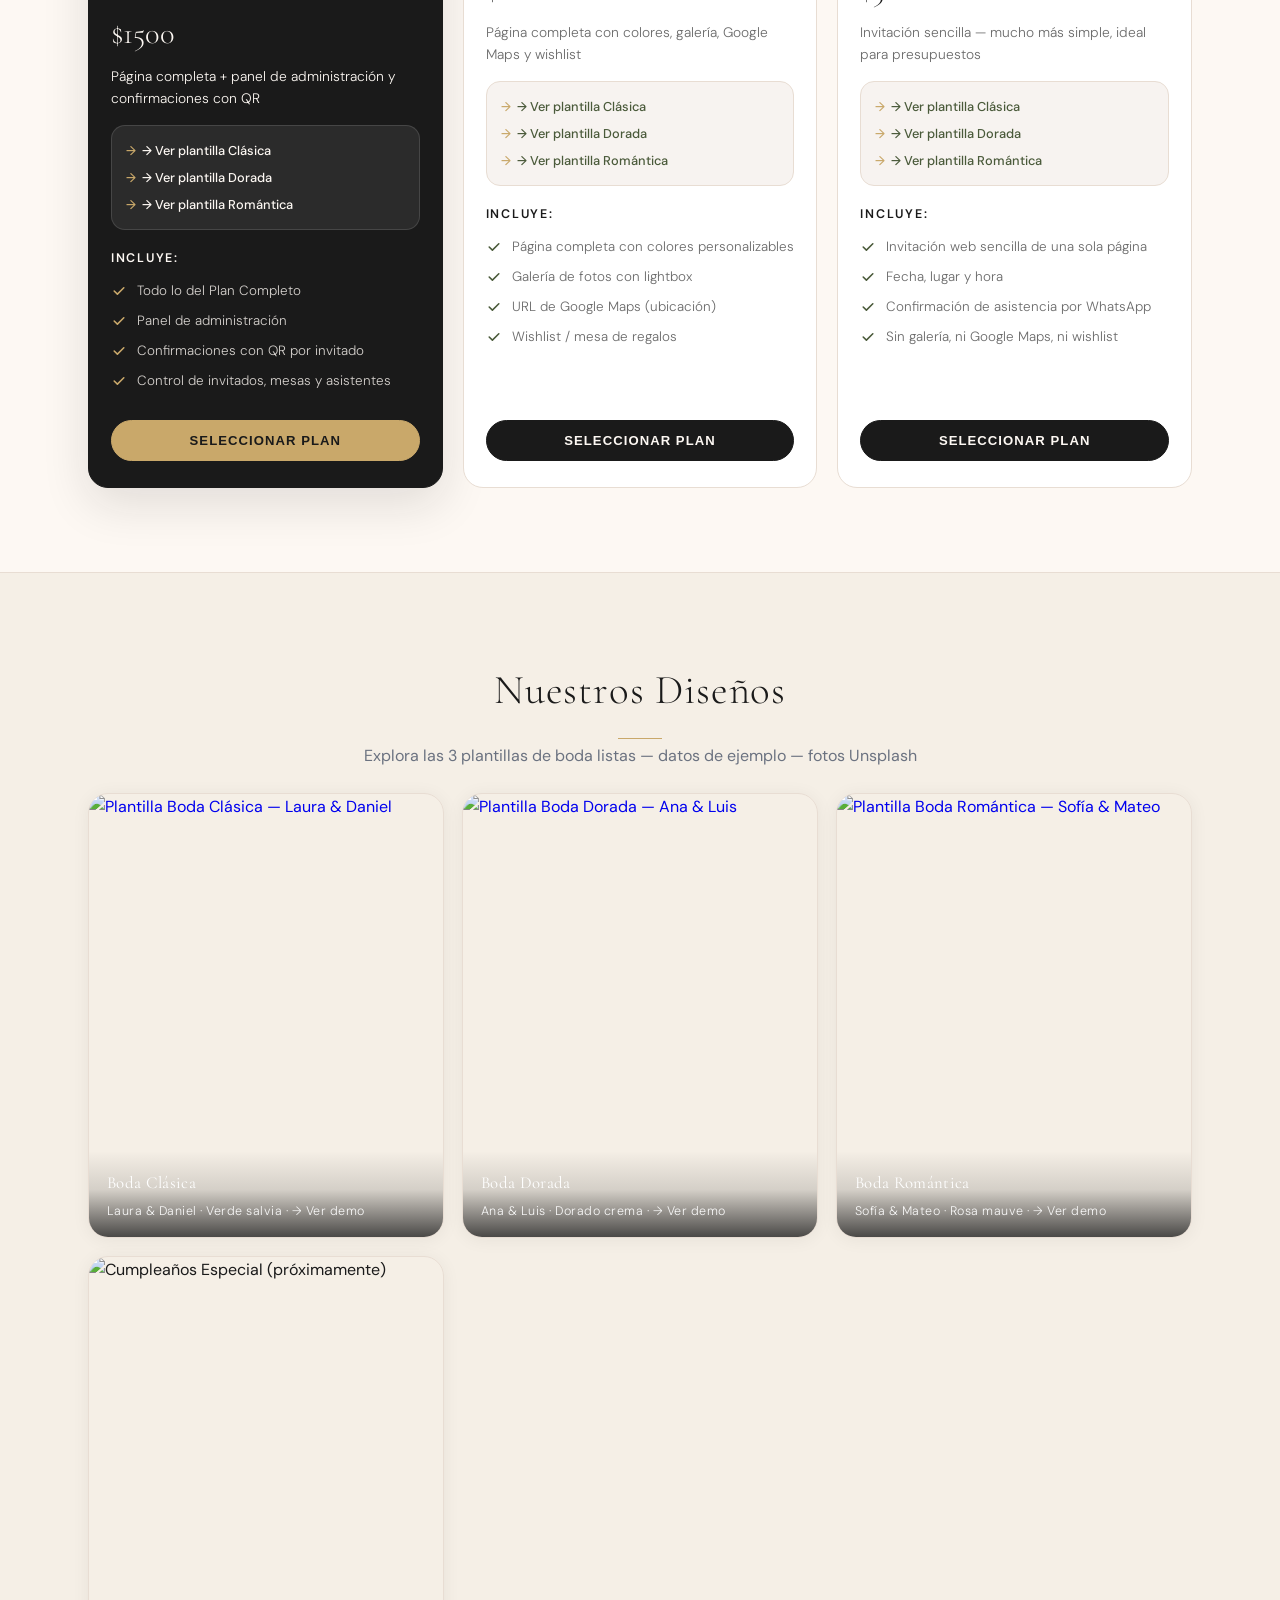
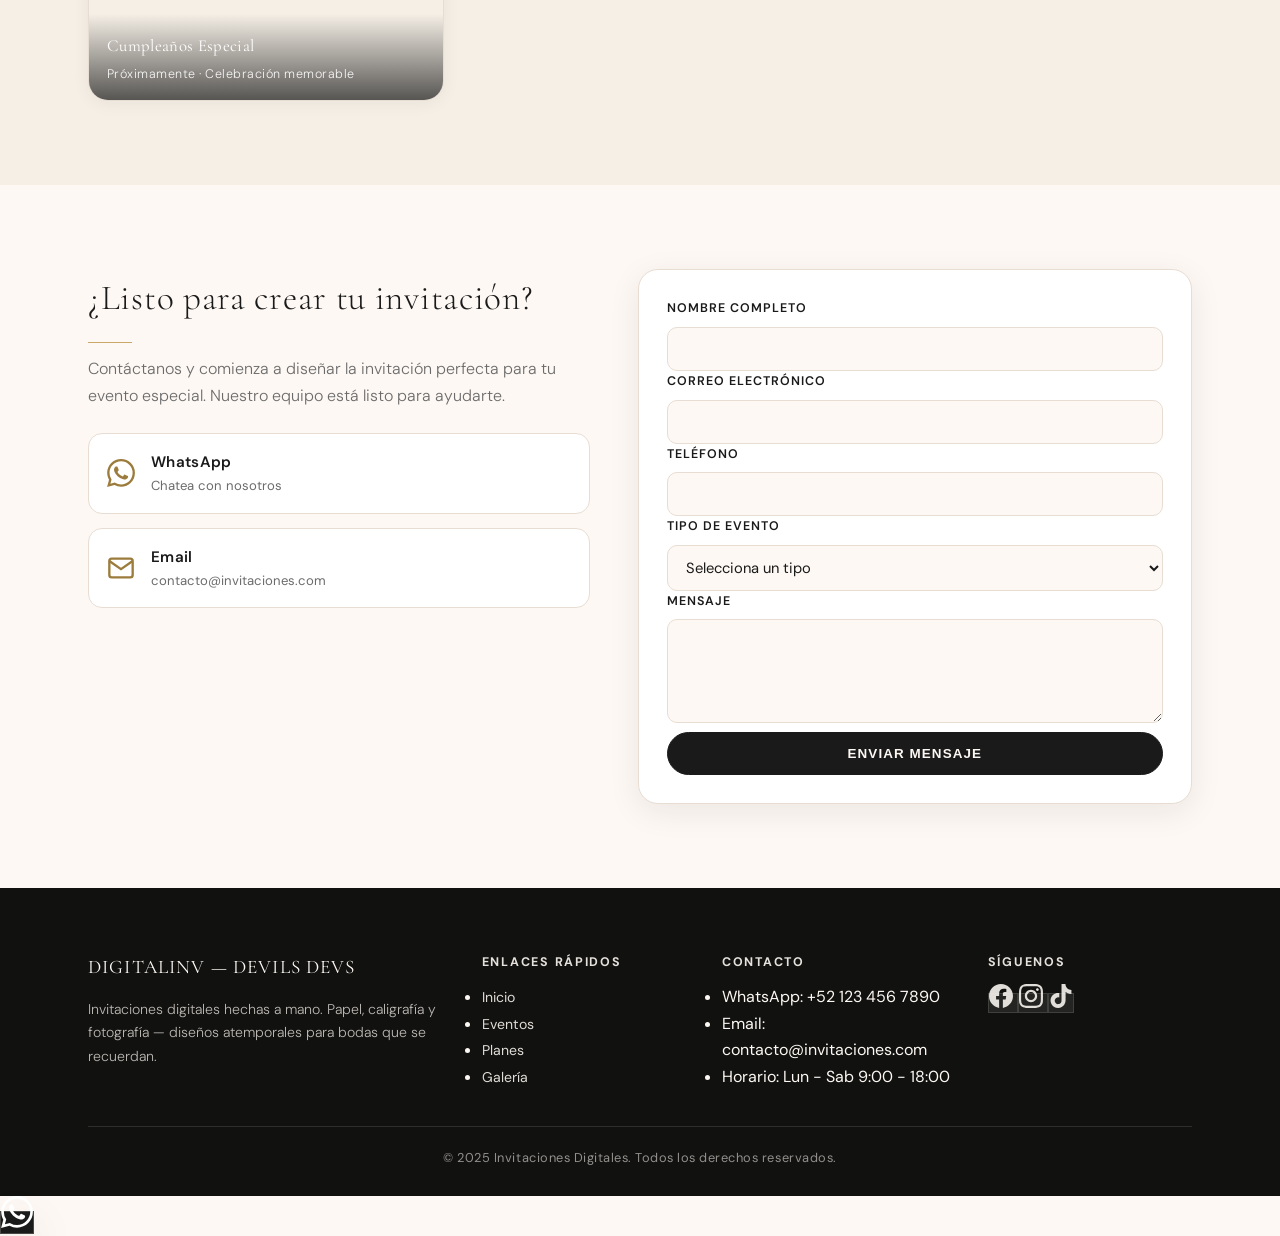
==== commit 525f664b: "feat(landing): 3 planes de precio — Premium $1500, Completo $1000, Esencial $500 - Plan Premium $150" ====
--- a/Principal/index.html
+++ b/Principal/index.html
@@ -114,14 +114,14 @@
                 <span>Oferta especial termina en: <strong id="countdown-timer">23:59:58</strong></span>
             </div>
             <div class="pricing-grid">
-                <!-- Plan Completo -->
+                <!-- Plan Premium -->
                 <div class="pricing-card featured">
                     <div class="badge">MÁS POPULAR</div>
-                    <h3 class="plan-name">Plan Completo</h3>
+                    <h3 class="plan-name">Plan Premium</h3>
                     <div class="plan-price">
-                        <span class="price-current">$1000</span>
-                    </div>
-                    <p class="plan-description">Invitación web + panel de administración para confirmaciones</p>
+                        <span class="price-current">$1500</span>
+                    </div>
+                    <p class="plan-description">Página completa + panel de administración y confirmaciones con QR</p>
                     <div class="plan-links">
                         <a href="./Plantillas/boda-clasica/" class="plan-link">→ Ver plantilla Clásica</a>
                         <a href="./Plantillas/boda-dorada/" class="plan-link">→ Ver plantilla Dorada</a>
@@ -134,13 +134,19 @@
                                 <svg class="check-icon" width="20" height="20" viewBox="0 0 20 20" fill="currentColor">
                                     <path d="M16.707 5.293a1 1 0 010 1.414l-8 8a1 1 0 01-1.414 0l-4-4a1 1 0 011.414-1.414L8 12.586l7.293-7.293a1 1 0 011.414 0z"/>
                                 </svg>
+                                Todo lo del Plan Completo
+                            </li>
+                            <li>
+                                <svg class="check-icon" width="20" height="20" viewBox="0 0 20 20" fill="currentColor">
+                                    <path d="M16.707 5.293a1 1 0 010 1.414l-8 8a1 1 0 01-1.414 0l-4-4a1 1 0 011.414-1.414L8 12.586l7.293-7.293a1 1 0 011.414 0z"/>
+                                </svg>
                                 Panel de administración
                             </li>
                             <li>
                                 <svg class="check-icon" width="20" height="20" viewBox="0 0 20 20" fill="currentColor">
                                     <path d="M16.707 5.293a1 1 0 010 1.414l-8 8a1 1 0 01-1.414 0l-4-4a1 1 0 011.414-1.414L8 12.586l7.293-7.293a1 1 0 011.414 0z"/>
                                 </svg>
-                                Confirmaciones con QR para cada invitado
+                                Confirmaciones con QR por invitado
                             </li>
                             <li>
                                 <svg class="check-icon" width="20" height="20" viewBox="0 0 20 20" fill="currentColor">
@@ -148,24 +154,18 @@
                                 </svg>
                                 Control de invitados, mesas y asistentes
                             </li>
-                            <li>
-                                <svg class="check-icon" width="20" height="20" viewBox="0 0 20 20" fill="currentColor">
-                                    <path d="M16.707 5.293a1 1 0 010 1.414l-8 8a1 1 0 01-1.414 0l-4-4a1 1 0 011.414-1.414L8 12.586l7.293-7.293a1 1 0 011.414 0z"/>
-                                </svg>
-                                Personalización avanzada de invitados
-                            </li>
                         </ul>
                     </div>
                     <button class="btn btn-plan">Seleccionar Plan</button>
                 </div>
 
-                <!-- Plan Plantilla -->
+                <!-- Plan Completo -->
                 <div class="pricing-card">
-                    <h3 class="plan-name">Plan Plantilla</h3>
+                    <h3 class="plan-name">Plan Completo</h3>
                     <div class="plan-price">
-                        <span class="price-current">$500</span>
-                    </div>
-                    <p class="plan-description">Solo la plantilla, con confirmación por WhatsApp — sin QR</p>
+                        <span class="price-current">$1000</span>
+                    </div>
+                    <p class="plan-description">Página completa con colores, galería, Google Maps y wishlist</p>
                     <div class="plan-links">
                         <a href="./Plantillas/boda-clasica/" class="plan-link">→ Ver plantilla Clásica</a>
                         <a href="./Plantillas/boda-dorada/" class="plan-link">→ Ver plantilla Dorada</a>
@@ -178,25 +178,69 @@
                                 <svg class="check-icon" width="20" height="20" viewBox="0 0 20 20" fill="currentColor">
                                     <path d="M16.707 5.293a1 1 0 010 1.414l-8 8a1 1 0 01-1.414 0l-4-4a1 1 0 011.414-1.414L8 12.586l7.293-7.293a1 1 0 011.414 0z"/>
                                 </svg>
-                                Plantilla de invitación web
-                            </li>
-                            <li>
-                                <svg class="check-icon" width="20" height="20" viewBox="0 0 20 20" fill="currentColor">
-                                    <path d="M16.707 5.293a1 1 0 010 1.414l-8 8a1 1 0 01-1.414 0l-4-4a1 1 0 011.414-1.414L8 12.586l7.293-7.293a1 1 0 011.414 0z"/>
-                                </svg>
-                                Confirmación por WhatsApp
-                            </li>
-                            <li>
-                                <svg class="check-icon" width="20" height="20" viewBox="0 0 20 20" fill="currentColor">
-                                    <path d="M16.707 5.293a1 1 0 010 1.414l-8 8a1 1 0 01-1.414 0l-4-4a1 1 0 011.414-1.414L8 12.586l7.293-7.293a1 1 0 011.414 0z"/>
-                                </svg>
-                                Plantilla de colores personalizable
-                            </li>
-                            <li>
-                                <svg class="check-icon" width="20" height="20" viewBox="0 0 20 20" fill="currentColor">
-                                    <path d="M16.707 5.293a1 1 0 010 1.414l-8 8a1 1 0 01-1.414 0l-4-4a1 1 0 011.414-1.414L8 12.586l7.293-7.293a1 1 0 011.414 0z"/>
-                                </svg>
-                                Sin QR, sin panel de administración
+                                Página completa con colores personalizables
+                            </li>
+                            <li>
+                                <svg class="check-icon" width="20" height="20" viewBox="0 0 20 20" fill="currentColor">
+                                    <path d="M16.707 5.293a1 1 0 010 1.414l-8 8a1 1 0 01-1.414 0l-4-4a1 1 0 011.414-1.414L8 12.586l7.293-7.293a1 1 0 011.414 0z"/>
+                                </svg>
+                                Galería de fotos con lightbox
+                            </li>
+                            <li>
+                                <svg class="check-icon" width="20" height="20" viewBox="0 0 20 20" fill="currentColor">
+                                    <path d="M16.707 5.293a1 1 0 010 1.414l-8 8a1 1 0 01-1.414 0l-4-4a1 1 0 011.414-1.414L8 12.586l7.293-7.293a1 1 0 011.414 0z"/>
+                                </svg>
+                                URL de Google Maps (ubicación)
+                            </li>
+                            <li>
+                                <svg class="check-icon" width="20" height="20" viewBox="0 0 20 20" fill="currentColor">
+                                    <path d="M16.707 5.293a1 1 0 010 1.414l-8 8a1 1 0 01-1.414 0l-4-4a1 1 0 011.414-1.414L8 12.586l7.293-7.293a1 1 0 011.414 0z"/>
+                                </svg>
+                                Wishlist / mesa de regalos
+                            </li>
+                        </ul>
+                    </div>
+                    <button class="btn btn-plan">Seleccionar Plan</button>
+                </div>
+
+                <!-- Plan Esencial -->
+                <div class="pricing-card">
+                    <h3 class="plan-name">Plan Esencial</h3>
+                    <div class="plan-price">
+                        <span class="price-current">$500</span>
+                    </div>
+                    <p class="plan-description">Invitación sencilla — mucho más simple, ideal para presupuestos</p>
+                    <div class="plan-links">
+                        <a href="./Plantillas/boda-clasica/" class="plan-link">→ Ver plantilla Clásica</a>
+                        <a href="./Plantillas/boda-dorada/" class="plan-link">→ Ver plantilla Dorada</a>
+                        <a href="./Plantillas/boda-romantica/" class="plan-link">→ Ver plantilla Romántica</a>
+                    </div>
+                    <div class="plan-features">
+                        <h4>Incluye:</h4>
+                        <ul>
+                            <li>
+                                <svg class="check-icon" width="20" height="20" viewBox="0 0 20 20" fill="currentColor">
+                                    <path d="M16.707 5.293a1 1 0 010 1.414l-8 8a1 1 0 01-1.414 0l-4-4a1 1 0 011.414-1.414L8 12.586l7.293-7.293a1 1 0 011.414 0z"/>
+                                </svg>
+                                Invitación web sencilla de una sola página
+                            </li>
+                            <li>
+                                <svg class="check-icon" width="20" height="20" viewBox="0 0 20 20" fill="currentColor">
+                                    <path d="M16.707 5.293a1 1 0 010 1.414l-8 8a1 1 0 01-1.414 0l-4-4a1 1 0 011.414-1.414L8 12.586l7.293-7.293a1 1 0 011.414 0z"/>
+                                </svg>
+                                Fecha, lugar y hora
+                            </li>
+                            <li>
+                                <svg class="check-icon" width="20" height="20" viewBox="0 0 20 20" fill="currentColor">
+                                    <path d="M16.707 5.293a1 1 0 010 1.414l-8 8a1 1 0 01-1.414 0l-4-4a1 1 0 011.414-1.414L8 12.586l7.293-7.293a1 1 0 011.414 0z"/>
+                                </svg>
+                                Confirmación de asistencia por WhatsApp
+                            </li>
+                            <li>
+                                <svg class="check-icon" width="20" height="20" viewBox="0 0 20 20" fill="currentColor">
+                                    <path d="M16.707 5.293a1 1 0 010 1.414l-8 8a1 1 0 01-1.414 0l-4-4a1 1 0 011.414-1.414L8 12.586l7.293-7.293a1 1 0 011.414 0z"/>
+                                </svg>
+                                Sin galería, ni Google Maps, ni wishlist
                             </li>
                         </ul>
                     </div>
--- a/Principal/styles.css
+++ b/Principal/styles.css
@@ -200,7 +200,7 @@
 }
 .countdown-icon{ display:none; }
 #countdown-timer{ font-variant-numeric:tabular-nums; letter-spacing:0.06em; color:var(--color-gold); font-weight:600; }
-.pricing-grid{ display:grid; grid-template-columns:repeat(2,1fr); gap:20px; max-width:960px; margin:0 auto; align-items:stretch; }
+.pricing-grid{ display:grid; grid-template-columns:repeat(3,1fr); gap:20px; max-width:1160px; margin:0 auto; align-items:stretch; }
 .pricing-card{
   background:var(--color-surface-2); border:1px solid var(--color-border);
   border-radius:var(--radius-lg); padding:26px 22px; display:flex; flex-direction:column;
